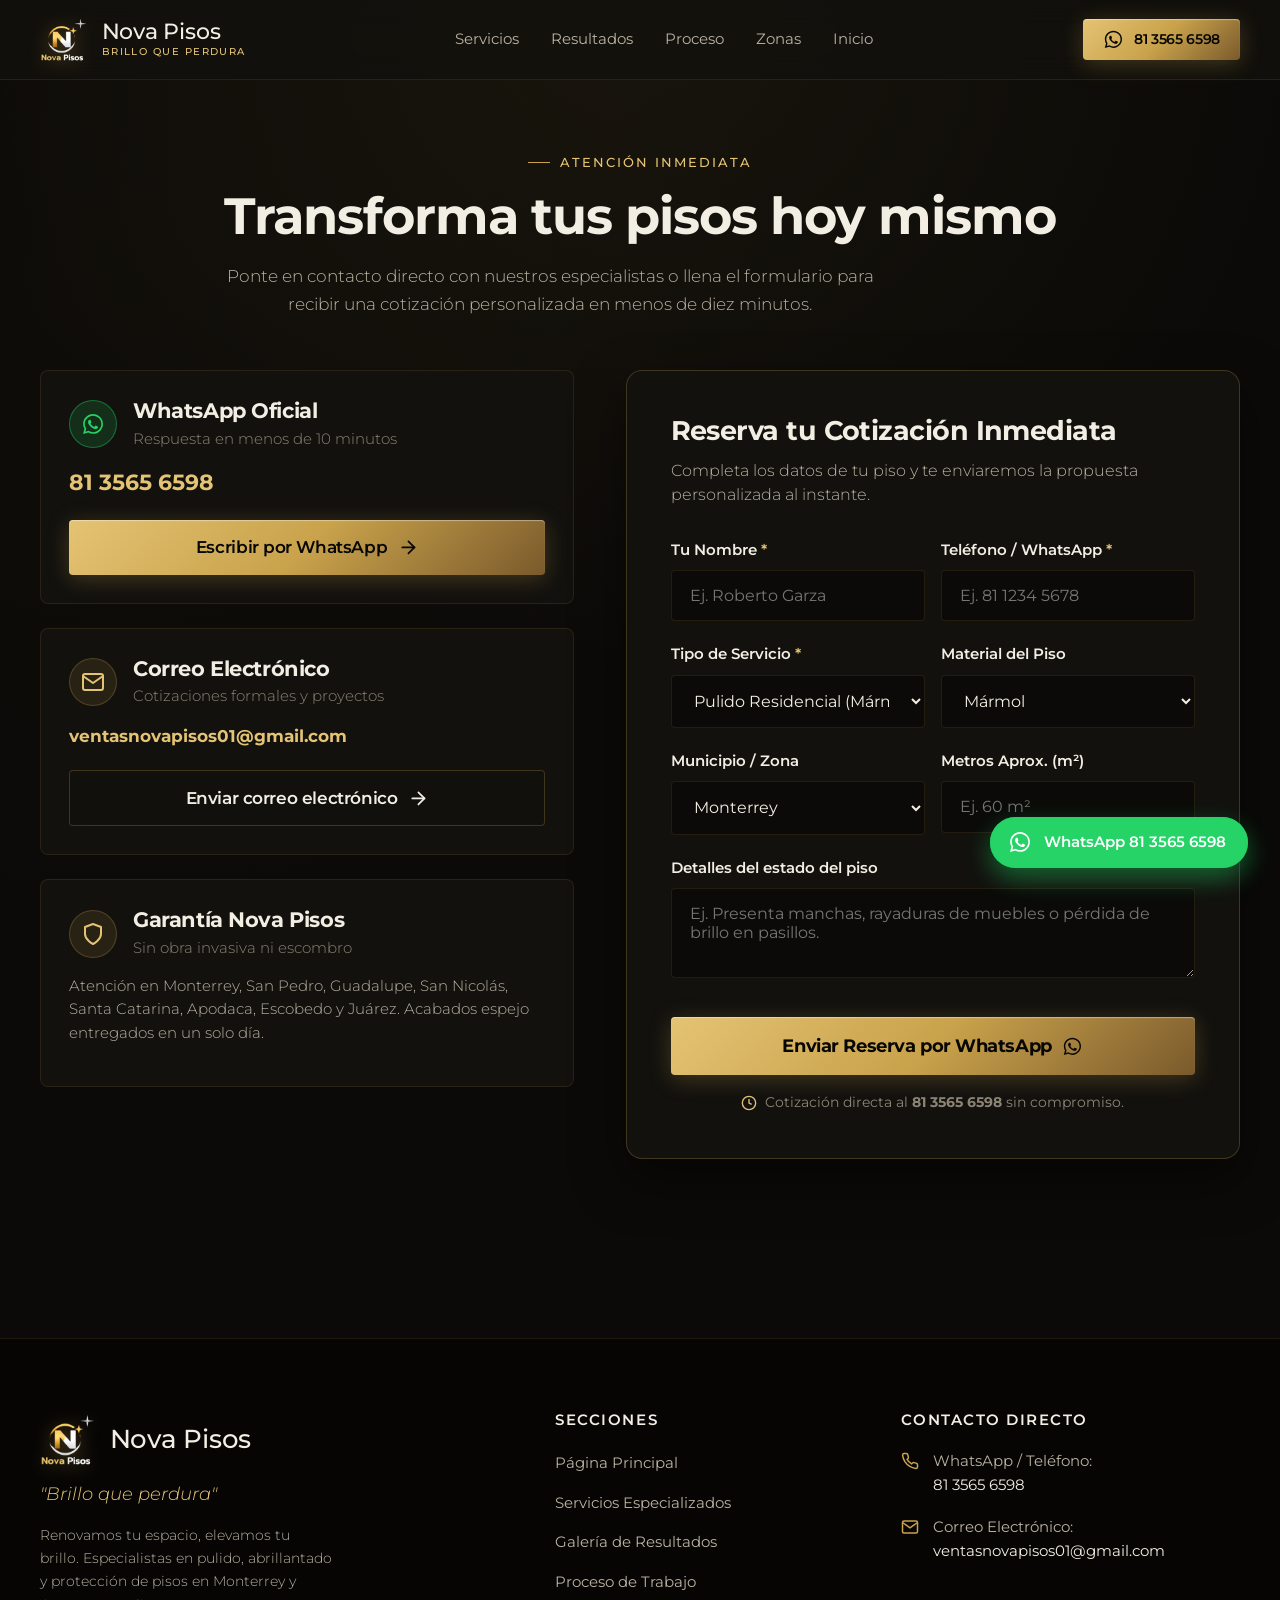
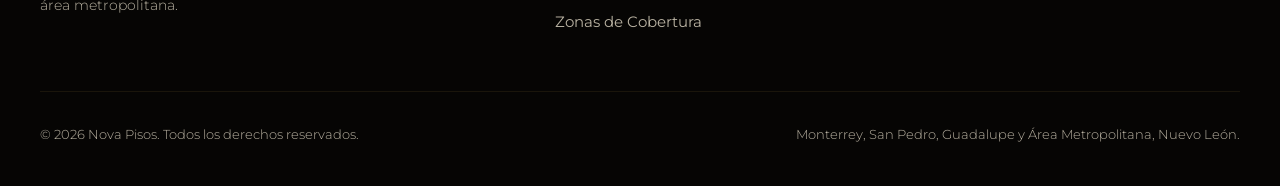
==== contactos/index.html @ c4a24de5 "Fix mobile responsiveness: contactos/index.html (<10 min line, slider tags spacing, contact layout)" ====
<!DOCTYPE html>
<html lang="es">
<head>
  <meta charset="UTF-8">
  <meta name="viewport" content="width=device-width, initial-scale=1.0, viewport-fit=cover">
  <title>Contacto y Reservaciones | Nova Pisos Monterrey</title>
  <meta name="description" content="Transforma tus pisos hoy mismo. Contacta a Nova Pisos en Monterrey por WhatsApp al 81 3565 6598 o correo ventasnovapisos01@gmail.com para cotización inmediata en menos de 10 minutos.">
  <meta name="author" content="Nova Pisos">

  <!-- Favicon / Icono de la Pestaña -->
  <link rel="icon" type="image/x-icon" href="../images/favicon.ico">
  <link rel="icon" type="image/png" sizes="32x32" href="../images/favicon-32x32.png">
  <link rel="icon" type="image/png" sizes="16x16" href="../images/favicon-16x16.png">
  <link rel="apple-touch-icon" sizes="180x180" href="../images/apple-touch-icon.png">

  <!-- Open Graph / Previsualización enriquecida al enviar el link (WhatsApp, Facebook, etc.) -->
  <meta property="og:type" content="website">
  <meta property="og:title" content="Contacto y Reservaciones | Nova Pisos Monterrey">
  <meta property="og:description" content="Transforma tus pisos hoy mismo. Cotiza y reserva pulido y abrillantado en Monterrey en menos de 10 minutos por WhatsApp al 81 3565 6598.">
  <meta property="og:image" content="https://babotso.github.io/nova-pisos/images/og-image.png">
  <meta property="og:image:secure_url" content="https://babotso.github.io/nova-pisos/images/og-image.png">
  <meta property="og:image:type" content="image/png">
  <meta property="og:image:width" content="1200">
  <meta property="og:image:height" content="630">
  <meta property="og:image:alt" content="Logotipo Oficial y Contacto Nova Pisos Monterrey">
  <meta property="og:site_name" content="Nova Pisos">
  <meta property="og:locale" content="es_MX">

  <!-- Twitter Card -->
  <meta name="twitter:card" content="summary_large_image">
  <meta name="twitter:title" content="Contacto y Reservaciones | Nova Pisos Monterrey">
  <meta name="twitter:description" content="Transforma tus pisos hoy mismo. Cotiza en menos de 10 min por WhatsApp: 81 3565 6598.">
  <meta name="twitter:image" content="https://babotso.github.io/nova-pisos/images/og-image.png">

  <!-- Google Fonts: Montserrat -->
  <link rel="preconnect" href="https://fonts.googleapis.com">
  <link rel="preconnect" href="https://fonts.gstatic.com" crossorigin>
  <link href="https://fonts.googleapis.com/css2?family=Montserrat:ital,wght@0,300;0,400;0,500;0,600;0,700;0,800;0,900;1,400;1,600;1,700&display=swap" rel="stylesheet">

  <!-- Estilos Principales -->
  <link rel="stylesheet" href="../css/style.css?v=3.0">
</head>
<body class="page-contactos">

  <!-- Enlace accesible -->
  <a href="#contenido-contacto" class="skip-link">Saltar al contenido de contacto</a>

  <!-- =========================================================================
       HEADER FIJO CON NAVEGACIÓN
       ========================================================================= -->
  <header class="site-header" id="header" role="banner">
    <div class="container header-inner">
      <a href="../" class="brand" aria-label="Nova Pisos - Regresar al Inicio">
        <img src="../images/logo-nova-pisos-transparente.webp" alt="Logotipo Nova Pisos" class="brand-img" width="48" height="48">
        <div class="brand-text">
          <span class="brand-name">Nova Pisos</span>
          <span class="brand-tagline">Brillo que perdura</span>
        </div>
      </a>

      <nav class="site-nav" id="site-nav" aria-label="Navegación principal">
        <ul class="nav-list">
          <li><a href="../#servicios" class="nav-link">Servicios</a></li>
          <li><a href="../#resultados" class="nav-link">Resultados</a></li>
          <li><a href="../#proceso" class="nav-link">Proceso</a></li>
          <li><a href="../#zonas" class="nav-link">Zonas</a></li>
          <li><a href="../" class="nav-link">Inicio</a></li>
        </ul>
      </nav>

      <div class="header-actions">
        <a href="https://wa.me/5218135656598" target="_blank" rel="noopener noreferrer" class="btn btn-primary btn-whatsapp-nav" aria-label="WhatsApp directo al 81 3565 6598">
          <svg viewBox="0 0 24 24" fill="currentColor" aria-hidden="true">
            <path d="M12.04 2C6.58 2 2.13 6.45 2.13 11.91C2.13 13.66 2.59 15.36 3.45 16.86L2.05 22L7.3 20.62C8.75 21.41 10.38 21.83 12.04 21.83C17.5 21.83 21.95 17.38 21.95 11.92C21.95 9.27 20.92 6.78 19.05 4.91C17.18 3.04 14.69 2 12.04 2ZM12.05 20.15C10.57 20.15 9.12 19.76 7.85 19.01L7.55 18.83L4.43 19.65L5.26 16.61L5.06 16.29C4.24 14.99 3.8 13.47 3.8 11.91C3.8 7.37 7.5 3.67 12.05 3.67C14.25 3.67 16.31 4.53 17.87 6.09C19.42 7.65 20.28 9.72 20.28 11.92C20.28 16.46 16.58 20.15 12.05 20.15ZM16.57 14.39C16.32 14.27 15.1 13.67 14.88 13.58C14.65 13.5 14.49 13.46 14.32 13.7C14.16 13.95 13.69 14.5 13.55 14.67C13.41 14.83 13.26 14.85 13.01 14.73C12.77 14.61 11.97 14.34 11.03 13.5C10.3 12.85 9.8 12.04 9.66 11.8C9.52 11.55 9.65 11.42 9.77 11.3C9.88 11.19 10.01 11.01 10.14 10.87C10.26 10.72 10.3 10.62 10.39 10.45C10.47 10.29 10.43 10.14 10.37 10.02C10.3 9.9 9.82 8.71 9.61 8.22C9.42 7.74 9.22 7.81 9.07 7.8C8.93 7.8 8.76 7.79 8.6 7.79C8.43 7.79 8.16 7.85 7.94 8.1C7.71 8.34 7.08 8.93 7.08 10.14C7.08 11.35 7.96 12.51 8.08 12.67C8.21 12.84 9.82 15.31 12.28 16.38C12.87 16.63 13.32 16.78 13.68 16.9C14.27 17.08 14.81 17.06 15.24 16.99C15.72 16.92 16.71 16.39 16.92 15.82C17.12 15.24 17.12 14.75 17.06 14.64C17 14.54 16.82 14.51 16.57 14.39Z"/>
          </svg>
          <span>81 3565 6598</span>
        </a>
        <button type="button" class="mobile-toggle" id="mobile-toggle" aria-label="Abrir menú" aria-expanded="false" aria-controls="site-nav">
          <svg viewBox="0 0 24 24" fill="none" stroke="currentColor" stroke-width="2" stroke-linecap="round" stroke-linejoin="round">
            <line x1="3" y1="12" x2="21" y2="12"></line>
            <line x1="3" y1="6" x2="21" y2="6"></line>
            <line x1="3" y1="18" x2="21" y2="18"></line>
          </svg>
        </button>
      </div>
    </div>
  </header>

  <main id="contenido-contacto">
    <!-- =========================================================================
         ENCABEZADO DE CONTACTO
         ========================================================================= -->
    <section class="section contact-page-hero">
      <div class="container-narrow">
        <span class="section-tag" style="justify-content: center;">Atención Inmediata</span>
        <h1 class="section-title">Transforma tus pisos hoy mismo</h1>
        <p class="section-subtitle">
          Ponte en contacto directo con nuestros especialistas o llena el formulario para recibir una cotización personalizada en menos de diez minutos.
        </p>
      </div>
    </section>

    <!-- =========================================================================
         GRID DE CANALES DE CONTACTO Y FORMULARIO DE RESERVA
         ========================================================================= -->
    <section class="section" style="padding-top: 0;">
      <div class="container">
        <div class="contact-layout-grid">
          
          <!-- COLUMNA IZQUIERDA: TARJETAS DE CONTACTO DIRECTO -->
          <div class="contact-info-cards">
            
            <!-- WhatsApp Oficial -->
            <div class="contact-channel-card">
              <div class="channel-card-header">
                <div class="channel-icon-circle whatsapp-circle">
                  <svg viewBox="0 0 24 24" fill="currentColor">
                    <path d="M12.04 2C6.58 2 2.13 6.45 2.13 11.91C2.13 13.66 2.59 15.36 3.45 16.86L2.05 22L7.3 20.62C8.75 21.41 10.38 21.83 12.04 21.83C17.5 21.83 21.95 17.38 21.95 11.92C21.95 9.27 20.92 6.78 19.05 4.91C17.18 3.04 14.69 2 12.04 2ZM12.05 20.15C10.57 20.15 9.12 19.76 7.85 19.01L7.55 18.83L4.43 19.65L5.26 16.61L5.06 16.29C4.24 14.99 3.8 13.47 3.8 11.91C3.8 7.37 7.5 3.67 12.05 3.67C14.25 3.67 16.31 4.53 17.87 6.09C19.42 7.65 20.28 9.72 20.28 11.92C20.28 16.46 16.58 20.15 12.05 20.15ZM16.57 14.39C16.32 14.27 15.1 13.67 14.88 13.58C14.65 13.5 14.49 13.46 14.32 13.7C14.16 13.95 13.69 14.5 13.55 14.67C13.41 14.83 13.26 14.85 13.01 14.73C12.77 14.61 11.97 14.34 11.03 13.5C10.3 12.85 9.8 12.04 9.66 11.8C9.52 11.55 9.65 11.42 9.77 11.3C9.88 11.19 10.01 11.01 10.14 10.87C10.26 10.72 10.3 10.62 10.39 10.45C10.47 10.29 10.43 10.14 10.37 10.02C10.3 9.9 9.82 8.71 9.61 8.22C9.42 7.74 9.22 7.81 9.07 7.8C8.93 7.8 8.76 7.79 8.6 7.79C8.43 7.79 8.16 7.85 7.94 8.1C7.71 8.34 7.08 8.93 7.08 10.14C7.08 11.35 7.96 12.51 8.08 12.67C8.21 12.84 9.82 15.31 12.28 16.38C12.87 16.63 13.32 16.78 13.68 16.9C14.27 17.08 14.81 17.06 15.24 16.99C15.72 16.92 16.71 16.39 16.92 15.82C17.12 15.24 17.12 14.75 17.06 14.64C17 14.54 16.82 14.51 16.57 14.39Z"/>
                  </svg>
                </div>
                <div>
                  <h2 class="channel-title">WhatsApp Oficial</h2>
                  <p class="channel-subtitle">Respuesta en menos de 10 minutos</p>
                </div>
              </div>
              <div class="channel-value">81 3565 6598</div>
              <a href="https://wa.me/5218135656598?text=Hola%20Nova%20Pisos,%20solicito%20información%20y%20cotización%20para%20pulido%20de%20pisos." target="_blank" rel="noopener noreferrer" class="btn btn-primary">
                <span>Escribir por&nbsp;WhatsApp</span>
                <svg viewBox="0 0 24 24" fill="none" stroke="currentColor" stroke-width="2" stroke-linecap="round" stroke-linejoin="round">
                  <line x1="5" y1="12" x2="19" y2="12"></line>
                  <polyline points="12 5 19 12 12 19"></polyline>
                </svg>
              </a>
            </div>

            <!-- Correo Oficial -->
            <div class="contact-channel-card">
              <div class="channel-card-header">
                <div class="channel-icon-circle">
                  <svg viewBox="0 0 24 24" fill="none" stroke="currentColor" stroke-width="2" stroke-linecap="round" stroke-linejoin="round">
                    <path d="M4 4h16c1.1 0 2 .9 2 2v12c0 1.1-.9 2-2 2H4c-1.1 0-2-.9-2-2V6c0-1.1.9-2 2-2z"></path>
                    <polyline points="22,6 12,13 2,6"></polyline>
                  </svg>
                </div>
                <div>
                  <h2 class="channel-title">Correo Electrónico</h2>
                  <p class="channel-subtitle">Cotizaciones formales y proyectos</p>
                </div>
              </div>
              <div class="channel-value" style="font-size: 1.05rem;">ventasnovapisos01@gmail.com</div>
              <a href="mailto:ventasnovapisos01@gmail.com?subject=Cotización%20Servicio%20Nova%20Pisos" class="btn btn-secondary">
                <span>Enviar correo&nbsp;electrónico</span>
                <svg viewBox="0 0 24 24" fill="none" stroke="currentColor" stroke-width="2" stroke-linecap="round" stroke-linejoin="round">
                  <line x1="5" y1="12" x2="19" y2="12"></line>
                  <polyline points="12 5 19 12 12 19"></polyline>
                </svg>
              </a>
            </div>

            <!-- Cobertura y Compromiso -->
            <div class="contact-channel-card">
              <div class="channel-card-header">
                <div class="channel-icon-circle">
                  <svg viewBox="0 0 24 24" fill="none" stroke="currentColor" stroke-width="2" stroke-linecap="round" stroke-linejoin="round">
                    <path d="M12 22s8-4 8-10V5l-8-3-8 3v7c0 6 8 10 8 10z"></path>
                  </svg>
                </div>
                <div>
                  <h2 class="channel-title">Garantía Nova Pisos</h2>
                  <p class="channel-subtitle">Sin obra invasiva ni escombro</p>
                </div>
              </div>
              <p style="font-size: 0.92rem; color: var(--text-secondary); line-height: 1.6; margin-bottom: 0.75rem;">
                Atención en Monterrey, San Pedro, Guadalupe, San Nicolás, Santa Catarina, Apodaca, Escobedo y Juárez. Acabados espejo entregados en un solo día.
              </p>
            </div>

          </div>

          <!-- COLUMNA DERECHA: FORMULARIO INTERACTIVO DE RESERVA -->
          <div class="reservation-form-card">
            <h2 class="form-title">Reserva tu Cotización Inmediata</h2>
            <p class="form-intro">
              Completa los datos de tu piso y te enviaremos la propuesta personalizada al instante.
            </p>

            <form id="quote-form">
              <div class="form-row-2">
                <div class="form-group">
                  <label for="form-name" class="form-label">Tu Nombre <span class="req">*</span></label>
                  <input type="text" id="form-name" class="form-input" placeholder="Ej. Roberto Garza" required>
                </div>

                <div class="form-group">
                  <label for="form-phone" class="form-label">Teléfono / WhatsApp <span class="req">*</span></label>
                  <input type="tel" id="form-phone" class="form-input" placeholder="Ej. 81 1234 5678" required>
                </div>
              </div>

              <div class="form-row-2">
                <div class="form-group">
                  <label for="form-service" class="form-label">Tipo de Servicio <span class="req">*</span></label>
                  <select id="form-service" class="form-select" required>
                    <option value="Pulido Residencial">Pulido Residencial (Mármol / Granito)</option>
                    <option value="Pulido Industrial">Pulido Industrial (Bodegas / Naves)</option>
                    <option value="Encerado y Sellado">Encerado y Sellado Profesional</option>
                    <option value="Concreto Pulido">Concreto Pulido / Decorativo</option>
                    <option value="Otro Servicio">Otro / Consulta Técnica</option>
                  </select>
                </div>

                <div class="form-group">
                  <label for="form-material" class="form-label">Material del Piso</label>
                  <select id="form-material" class="form-select">
                    <option value="Mármol">Mármol</option>
                    <option value="Granito">Granito</option>
                    <option value="Concreto">Concreto</option>
                    <option value="Terrazo">Terrazo</option>
                    <option value="Cerámico">Cerámico</option>
                    <option value="Madera / Vinil">Madera / Vinil</option>
                    <option value="No estoy seguro">No estoy seguro</option>
                  </select>
                </div>
              </div>

              <div class="form-row-2">
                <div class="form-group">
                  <label for="form-zone" class="form-label">Municipio / Zona</label>
                  <select id="form-zone" class="form-select">
                    <option value="Monterrey">Monterrey</option>
                    <option value="San Pedro Garza García">San Pedro Garza García</option>
                    <option value="Guadalupe">Guadalupe</option>
                    <option value="Santa Catarina">Santa Catarina</option>
                    <option value="San Nicolás de los Garza">San Nicolás de los Garza</option>
                    <option value="Apodaca">Apodaca</option>
                    <option value="General Escobedo">General Escobedo</option>
                    <option value="Juárez / García / Santiago">Juárez / García / Santiago</option>
                  </select>
                </div>

                <div class="form-group">
                  <label for="form-area" class="form-label">Metros Aprox. (m²)</label>
                  <input type="text" id="form-area" class="form-input" placeholder="Ej. 60 m²">
                </div>
              </div>

              <div class="form-group">
                <label for="form-notes" class="form-label">Detalles del estado del piso</label>
                <textarea id="form-notes" class="form-textarea" placeholder="Ej. Presenta manchas, rayaduras de muebles o pérdida de brillo en pasillos."></textarea>
              </div>

              <button type="submit" class="btn btn-primary form-submit-btn">
                <span>Enviar Reserva por&nbsp;WhatsApp</span>
                <svg viewBox="0 0 24 24" fill="currentColor" width="20" height="20">
                  <path d="M12.04 2C6.58 2 2.13 6.45 2.13 11.91C2.13 13.66 2.59 15.36 3.45 16.86L2.05 22L7.3 20.62C8.75 21.41 10.38 21.83 12.04 21.83C17.5 21.83 21.95 17.38 21.95 11.92C21.95 9.27 20.92 6.78 19.05 4.91C17.18 3.04 14.69 2 12.04 2ZM12.05 20.15C10.57 20.15 9.12 19.76 7.85 19.01L7.55 18.83L4.43 19.65L5.26 16.61L5.06 16.29C4.24 14.99 3.8 13.47 3.8 11.91C3.8 7.37 7.5 3.67 12.05 3.67C14.25 3.67 16.31 4.53 17.87 6.09C19.42 7.65 20.28 9.72 20.28 11.92C20.28 16.46 16.58 20.15 12.05 20.15ZM16.57 14.39C16.32 14.27 15.1 13.67 14.88 13.58C14.65 13.5 14.49 13.46 14.32 13.7C14.16 13.95 13.69 14.5 13.55 14.67C13.41 14.83 13.26 14.85 13.01 14.73C12.77 14.61 11.97 14.34 11.03 13.5C10.3 12.85 9.8 12.04 9.66 11.8C9.52 11.55 9.65 11.42 9.77 11.3C9.88 11.19 10.01 11.01 10.14 10.87C10.26 10.72 10.3 10.62 10.39 10.45C10.47 10.29 10.43 10.14 10.37 10.02C10.3 9.9 9.82 8.71 9.61 8.22C9.42 7.74 9.22 7.81 9.07 7.8C8.93 7.8 8.76 7.79 8.6 7.79C8.43 7.79 8.16 7.85 7.94 8.1C7.71 8.34 7.08 8.93 7.08 10.14C7.08 11.35 7.96 12.51 8.08 12.67C8.21 12.84 9.82 15.31 12.28 16.38C12.87 16.63 13.32 16.78 13.68 16.9C14.27 17.08 14.81 17.06 15.24 16.99C15.72 16.92 16.71 16.39 16.92 15.82C17.12 15.24 17.12 14.75 17.06 14.64C17 14.54 16.82 14.51 16.57 14.39Z"/>
                </svg>
              </button>

              <div class="form-footnote">
                <svg viewBox="0 0 24 24" fill="none" stroke="currentColor" stroke-width="2">
                  <circle cx="12" cy="12" r="10"></circle>
                  <polyline points="12 6 12 12 16 14"></polyline>
                </svg>
                <span>Cotización directa al <strong>81 3565 6598</strong> sin compromiso.</span>
              </div>
            </form>
          </div>

        </div>
      </div>
    </section>
  </main>

  <!-- =========================================================================
       FOOTER
       ========================================================================= -->
  <footer class="site-footer" role="contentinfo">
    <div class="container">
      <div class="footer-grid">
        <div class="footer-brand">
          <div class="brand">
            <img src="../images/logo-nova-pisos-transparente.webp" alt="Logotipo Nova Pisos" class="brand-img footer-brand-img" width="48" height="48">
            <span class="brand-name">Nova Pisos</span>
          </div>
          <p class="footer-tagline">"Brillo que perdura"</p>
          <p class="footer-bio">
            Renovamos tu espacio, elevamos tu brillo. Especialistas en pulido, abrillantado y protección de pisos en Monterrey y área metropolitana.
          </p>
        </div>

        <div>
          <h3 class="footer-col-title">Secciones</h3>
          <ul class="footer-links">
            <li><a href="../">Página Principal</a></li>
            <li><a href="../#servicios">Servicios Especializados</a></li>
            <li><a href="../#resultados">Galería de Resultados</a></li>
            <li><a href="../#proceso">Proceso de Trabajo</a></li>
            <li><a href="../#zonas">Zonas de Cobertura</a></li>
          </ul>
        </div>

        <div>
          <h3 class="footer-col-title">Contacto Directo</h3>
          <ul class="footer-contact-list">
            <li class="contact-row">
              <svg viewBox="0 0 24 24" fill="none" stroke="currentColor" stroke-width="2">
                <path d="M22 16.92v3a2 2 0 0 1-2.18 2 19.79 19.79 0 0 1-8.63-3.07 19.5 19.5 0 0 1-6-6 19.79 19.79 0 0 1-3.07-8.67A2 2 0 0 1 4.11 2h3a2 2 0 0 1 2 1.72 12.84 12.84 0 0 0 .7 2.81 2 2 0 0 1-.45 2.11L8.09 9.91a16 16 0 0 0 6 6l1.27-1.27a2 2 0 0 1 2.11-.45 12.84 12.84 0 0 0 2.81.7A2 2 0 0 1 22 16.92z"></path>
              </svg>
              <div>
                <span>WhatsApp / Teléfono:</span><br>
                <a href="https://wa.me/5218135656598" target="_blank" rel="noopener noreferrer">81 3565 6598</a>
              </div>
            </li>

            <li class="contact-row">
              <svg viewBox="0 0 24 24" fill="none" stroke="currentColor" stroke-width="2">
                <path d="M4 4h16c1.1 0 2 .9 2 2v12c0 1.1-.9 2-2 2H4c-1.1 0-2-.9-2-2V6c0-1.1.9-2 2-2z"></path>
                <polyline points="22,6 12,13 2,6"></polyline>
              </svg>
              <div>
                <span>Correo Electrónico:</span><br>
                <a href="mailto:ventasnovapisos01@gmail.com">ventasnovapisos01@gmail.com</a>
              </div>
            </li>
          </ul>
        </div>
      </div>

      <div class="footer-bottom">
        <p>&copy; <span id="current-year">2026</span> Nova Pisos. Todos los derechos reservados.</p>
        <p>Monterrey, San Pedro, Guadalupe y Área Metropolitana, Nuevo León.</p>
      </div>
    </div>
  </footer>

  <!-- Botón Flotante de WhatsApp -->
  <a href="https://wa.me/5218135656598" class="floating-whatsapp" target="_blank" rel="noopener noreferrer" aria-label="Escribir por WhatsApp a Nova Pisos">
    <span class="floating-whatsapp-ping" aria-hidden="true"></span>
    <svg viewBox="0 0 24 24" aria-hidden="true">
      <path d="M12.04 2C6.58 2 2.13 6.45 2.13 11.91C2.13 13.66 2.59 15.36 3.45 16.86L2.05 22L7.3 20.62C8.75 21.41 10.38 21.83 12.04 21.83C17.5 21.83 21.95 17.38 21.95 11.92C21.95 9.27 20.92 6.78 19.05 4.91C17.18 3.04 14.69 2 12.04 2ZM12.05 20.15C10.57 20.15 9.12 19.76 7.85 19.01L7.55 18.83L4.43 19.65L5.26 16.61L5.06 16.29C4.24 14.99 3.8 13.47 3.8 11.91C3.8 7.37 7.5 3.67 12.05 3.67C14.25 3.67 16.31 4.53 17.87 6.09C19.42 7.65 20.28 9.72 20.28 11.92C20.28 16.46 16.58 20.15 12.05 20.15ZM16.57 14.39C16.32 14.27 15.1 13.67 14.88 13.58C14.65 13.5 14.49 13.46 14.32 13.7C14.16 13.95 13.69 14.5 13.55 14.67C13.41 14.83 13.26 14.85 13.01 14.73C12.77 14.61 11.97 14.34 11.03 13.5C10.3 12.85 9.8 12.04 9.66 11.8C9.52 11.55 9.65 11.42 9.77 11.3C9.88 11.19 10.01 11.01 10.14 10.87C10.26 10.72 10.3 10.62 10.39 10.45C10.47 10.29 10.43 10.14 10.37 10.02C10.3 9.9 9.82 8.71 9.61 8.22C9.42 7.74 9.22 7.81 9.07 7.8C8.93 7.8 8.76 7.79 8.6 7.79C8.43 7.79 8.16 7.85 7.94 8.1C7.71 8.34 7.08 8.93 7.08 10.14C7.08 11.35 7.96 12.51 8.08 12.67C8.21 12.84 9.82 15.31 12.28 16.38C12.87 16.63 13.32 16.78 13.68 16.9C14.27 17.08 14.81 17.06 15.24 16.99C15.72 16.92 16.71 16.39 16.92 15.82C17.12 15.24 17.12 14.75 17.06 14.64C17 14.54 16.82 14.51 16.57 14.39Z"/>
    </svg>
    <span class="floating-whatsapp-text">WhatsApp 81 3565 6598</span>
  </a>

  <!-- Script interactivo de formulario y menú móvil -->
  <script>
    (function () {
      const header = document.getElementById('header');
      const mobileToggle = document.getElementById('mobile-toggle');
      const siteNav = document.getElementById('site-nav');
      const form = document.getElementById('quote-form');

      // Scroll header
      window.addEventListener('scroll', function () {
        if (window.scrollY > 20) {
          header.classList.add('scrolled');
        } else {
          header.classList.remove('scrolled');
        }
      }, { passive: true });

      // Menú móvil
      if (mobileToggle && siteNav) {
        mobileToggle.addEventListener('click', function () {
          const isExpanded = mobileToggle.getAttribute('aria-expanded') === 'true';
          mobileToggle.setAttribute('aria-expanded', !isExpanded);
          siteNav.classList.toggle('active');
        });
      }

      // Enviar formulario formateado por WhatsApp
      if (form) {
        form.addEventListener('submit', function (e) {
          e.preventDefault();
          const name = document.getElementById('form-name').value.trim();
          const phone = document.getElementById('form-phone').value.trim();
          const service = document.getElementById('form-service').value;
          const material = document.getElementById('form-material').value;
          const zone = document.getElementById('form-zone').value;
          const area = document.getElementById('form-area').value.trim();
          const notes = document.getElementById('form-notes').value.trim();

          let msg = `Hola Nova Pisos, solicito cotización y reservación:%0A`;
          msg += `• *Nombre:* ${encodeURIComponent(name)}%0A`;
          msg += `• *Teléfono:* ${encodeURIComponent(phone)}%0A`;
          msg += `• *Servicio:* ${encodeURIComponent(service)}%0A`;
          msg += `• *Material:* ${encodeURIComponent(material)}%0A`;
          msg += `• *Municipio/Zona:* ${encodeURIComponent(zone)}%0A`;
          if (area) {
            msg += `• *Metros aprox.:* ${encodeURIComponent(area)}%0A`;
          }
          if (notes) {
            msg += `• *Detalles:* ${encodeURIComponent(notes)}%0A`;
          }

          const whatsappUrl = `https://wa.me/5218135656598?text=${msg}`;
          window.open(whatsappUrl, '_blank');
        });
      }
    })();
  </script>
</body>
</html>
---- css/style.css ----
/* ==========================================================================
   NOVA PISOS - HOJA DE ESTILOS PRINCIPAL
   Pulido y abrillantado de pisos en Monterrey y área metropolitana
   ========================================================================== */

/* --------------------------------------------------------------------------
   1. VARIABLES DE DISEÑO & TOKENS
   -------------------------------------------------------------------------- */
:root {
  /* Paleta de Color */
  --bg-base: #0B0A08;
  --bg-surface: #12110E;
  --bg-surface-elevated: #1A1814;
  --bg-surface-glass: rgba(18, 17, 14, 0.78);
  --bg-mirror-highlight: linear-gradient(135deg, rgba(201, 162, 75, 0.12) 0%, rgba(11, 10, 8, 0) 60%);

  /* Acentos Dorados / Bronce */
  --gold-primary: #C9A24B;
  --gold-light: #E4C374;
  --gold-deep: #7A5A2C;
  --gold-glow: rgba(201, 162, 75, 0.22);
  --gold-border: rgba(201, 162, 75, 0.25);
  --gold-border-subtle: rgba(201, 162, 75, 0.12);

  /* Textos */
  --text-primary: #F2EEE3;     /* Marfil */
  --text-secondary: #B9B2A2;   /* Tono piedra claro */
  --text-muted: #8C8575;       /* Tono piedra oscuro */

  /* Tipografías */
  --font-serif: 'Montserrat', system-ui, -apple-system, sans-serif;
  --font-sans: 'Montserrat', system-ui, -apple-system, BlinkMacSystemFont, "Segoe UI", Roboto, sans-serif;

  /* Espaciados y Layout */
  --container-max: 1200px;
  --container-narrow: 840px;
  --header-height: 80px;
  --section-pad: clamp(4.5rem, 8vw, 7.5rem);
  --radius-sm: 4px;
  --radius-md: 8px;
  --radius-lg: 16px;
  --radius-full: 9999px;

  /* Transiciones */
  --transition-fast: 0.2s cubic-bezier(0.16, 1, 0.3, 1);
  --transition-normal: 0.35s cubic-bezier(0.16, 1, 0.3, 1);
  --transition-slow: 0.6s cubic-bezier(0.16, 1, 0.3, 1);
}

/* --------------------------------------------------------------------------
   2. RESET & BASE
   -------------------------------------------------------------------------- */
*, *::before, *::after {
  box-sizing: border-box;
  margin: 0;
  padding: 0;
}

html {
  scroll-behavior: smooth;
  scroll-padding-top: var(--header-height);
  font-size: 16px;
  background-color: var(--bg-base);
  color: var(--text-primary);
  -webkit-font-smoothing: antialiased;
  -moz-osx-font-smoothing: grayscale;
}

body {
  font-family: var(--font-sans);
  font-size: 1.05rem;
  line-height: 1.65;
  background-color: var(--bg-base);
  color: var(--text-primary);
  overflow-x: hidden;
  position: relative;
  background-image: 
    radial-gradient(circle at 50% 0%, rgba(201, 162, 75, 0.07) 0%, transparent 60%),
    radial-gradient(circle at 10% 30%, rgba(122, 90, 44, 0.04) 0%, transparent 50%);
  background-attachment: fixed;
}

img, svg, picture {
  display: block;
  max-width: 100%;
  height: auto;
}

a {
  color: inherit;
  text-decoration: none;
  transition: color var(--transition-fast);
}

button {
  font-family: inherit;
  cursor: pointer;
  border: none;
  background: none;
}

/* Enfoque accesible */
:focus-visible {
  outline: 2px solid var(--gold-light);
  outline-offset: 3px;
  border-radius: var(--radius-sm);
}

/* Saltarse al contenido */
.skip-link {
  position: absolute;
  top: -100px;
  left: 1.5rem;
  background: var(--gold-primary);
  color: var(--bg-base);
  padding: 0.75rem 1.5rem;
  font-weight: 700;
  border-radius: var(--radius-sm);
  z-index: 10000;
  transition: top var(--transition-fast);
}

.skip-link:focus {
  top: 1rem;
}

/* --------------------------------------------------------------------------
   3. TIPOGRAFÍA & JERARQUÍA
   -------------------------------------------------------------------------- */
h1, h2, h3, h4, h5, h6 {
  font-family: var(--font-sans);
  font-weight: 700;
  line-height: 1.15;
  color: var(--text-primary);
  letter-spacing: -0.02em;
  text-wrap: balance;
}

.serif-display {
  font-family: var(--font-sans);
  font-weight: 700;
}

.serif-italic {
  font-style: normal;
  font-weight: inherit;
  color: inherit;
}

p {
  color: var(--text-secondary);
  font-weight: 300;
  text-wrap: pretty;
}

.lead-text,
.hero-lead,
.section-subtitle,
.service-desc,
.value-desc,
.step-desc,
.process-desc,
.reserve-banner-desc,
.form-intro,
.footer-bio,
.channel-subtitle,
.material-info-text p,
.lightbox-text p {
  text-wrap: pretty;
}

.section-title,
.hero-title,
.service-title,
.value-title,
.step-title,
.reserve-banner-title,
.form-title,
.channel-title,
.materials-headline,
.materials-title-small,
.material-info-text h4,
.lightbox-text h4 {
  text-wrap: balance;
}

/* --------------------------------------------------------------------------
   4. LAYOUT & ELEMENTOS ESTRUCTURALES
   -------------------------------------------------------------------------- */
.container {
  width: min(100% - 3rem, var(--container-max));
  margin-inline: auto;
}

.container-narrow {
  width: min(100% - 3rem, var(--container-narrow));
  margin-inline: auto;
}

.section {
  padding-block: var(--section-pad);
  position: relative;
}

/* Divisores finos con brillo dorado */
.hairline-divider {
  width: 100%;
  height: 1px;
  background: linear-gradient(90deg, transparent 0%, var(--gold-border) 25%, var(--gold-light) 50%, var(--gold-border) 75%, transparent 100%);
  margin-block: 0;
  border: none;
  opacity: 0.65;
}

.section-head {
  margin-bottom: clamp(2.5rem, 5vw, 4.2rem);
}

.section-tag {
  display: inline-flex;
  align-items: center;
  gap: 0.65rem;
  font-family: var(--font-sans);
  font-size: 0.82rem;
  font-weight: 500;
  letter-spacing: 0.15em;
  text-transform: uppercase;
  color: var(--gold-light);
  margin-bottom: 0.85rem;
}

.section-tag::before {
  content: "";
  display: inline-block;
  width: 22px;
  height: 1px;
  background-color: var(--gold-primary);
}

.section-title {
  font-size: clamp(2.1rem, 4vw, 3.4rem);
  margin-bottom: 1rem;
}

.section-subtitle {
  max-width: 60ch;
  font-size: 1.08rem;
  color: var(--text-secondary);
  text-wrap: pretty;
}

/* --------------------------------------------------------------------------
   5. BOTONES & LLAMADOS A LA ACCIÓN (CTA)
   -------------------------------------------------------------------------- */
.btn {
  display: inline-flex;
  align-items: center;
  justify-content: center;
  gap: 0.65rem;
  padding: 0.9rem 1.6rem;
  font-size: 0.98rem;
  font-weight: 600;
  letter-spacing: -0.022em;
  word-spacing: -0.02em;
  line-height: 1.2;
  border-radius: var(--radius-sm);
  transition: all var(--transition-normal);
  text-align: center;
  position: relative;
  overflow: hidden;
}

.btn svg {
  width: 1.3rem;
  height: 1.3rem;
  flex-shrink: 0;
  transition: transform var(--transition-fast);
}

/* Botón Primario: Dorado Reflejado */
.btn-primary {
  background: linear-gradient(135deg, var(--gold-light) 0%, var(--gold-primary) 50%, var(--gold-deep) 100%);
  color: #070705;
  box-shadow: 0 4px 22px rgba(201, 162, 75, 0.28), inset 0 1px 1px rgba(255, 255, 255, 0.4);
}

.btn-primary::after {
  content: '';
  position: absolute;
  inset: 0;
  background: linear-gradient(90deg, transparent, rgba(255, 255, 255, 0.25), transparent);
  transform: translateX(-100%);
  transition: transform 0.6s ease;
}

.btn-primary:hover {
  transform: translateY(-2px);
  box-shadow: 0 6px 30px rgba(201, 162, 75, 0.42), inset 0 1px 1px rgba(255, 255, 255, 0.55);
}

.btn-primary:hover::after {
  transform: translateX(100%);
}

.btn-primary:hover svg {
  transform: scale(1.08);
}

/* Botón Secundario: Borde fino refinado */
.btn-secondary {
  background: rgba(18, 17, 14, 0.6);
  color: var(--text-primary);
  border: 1px solid var(--gold-border);
  backdrop-filter: blur(8px);
}

.btn-secondary:hover {
  background: rgba(201, 162, 75, 0.08);
  border-color: var(--gold-light);
  color: var(--gold-light);
  transform: translateY(-2px);
}

.btn-secondary:hover svg {
  transform: translateX(3px);
}

/* --------------------------------------------------------------------------
   6. HEADER FIJO & NAVEGACIÓN
   -------------------------------------------------------------------------- */
.site-header {
  position: fixed;
  top: 0;
  left: 0;
  right: 0;
  height: var(--header-height);
  z-index: 1000;
  background: var(--bg-surface-glass);
  backdrop-filter: blur(14px);
  -webkit-backdrop-filter: blur(14px);
  border-bottom: 1px solid var(--gold-border-subtle);
  transition: background-color var(--transition-normal), border-color var(--transition-normal);
}

.site-header.scrolled {
  background: rgba(11, 10, 8, 0.94);
  border-bottom: 1px solid var(--gold-border);
  box-shadow: 0 10px 30px rgba(0, 0, 0, 0.5);
}

.header-inner {
  height: 100%;
  display: flex;
  align-items: center;
  justify-content: space-between;
  gap: 1.5rem;
}

/* Logotipo */
.brand {
  display: flex;
  align-items: center;
  gap: 0.85rem;
  text-decoration: none;
}

.brand-img {
  width: 48px;
  height: 48px;
  object-fit: contain;
  image-rendering: -webkit-optimize-contrast;
  filter: drop-shadow(0 2px 10px rgba(201, 162, 75, 0.45));
  transition: transform var(--transition-normal);
}

.brand:hover .brand-img {
  transform: scale(1.08);
}

.footer-brand-img {
  width: 56px;
  height: 56px;
}

.brand-icon {
  width: 32px;
  height: 32px;
  color: var(--gold-primary);
  filter: drop-shadow(0 0 8px rgba(201, 162, 75, 0.45));
}

.brand-text {
  display: flex;
  flex-direction: column;
}

.brand-name {
  font-family: var(--font-serif);
  font-size: 1.4rem;
  font-weight: 500;
  letter-spacing: -0.01em;
  color: var(--text-primary);
  line-height: 1.1;
}

.brand-tagline {
  font-size: 0.65rem;
  letter-spacing: 0.14em;
  text-transform: uppercase;
  color: var(--gold-light);
  font-weight: 500;
}

/* Menú de Navegación */
.site-nav {
  display: flex;
  align-items: center;
}

.nav-list {
  display: flex;
  align-items: center;
  list-style: none;
  gap: 1.8rem;
}

.nav-link {
  font-size: 0.92rem;
  font-weight: 400;
  color: var(--text-secondary);
  padding: 0.4rem 0.1rem;
  position: relative;
  transition: color var(--transition-fast);
}

.nav-link::after {
  content: '';
  position: absolute;
  bottom: 0;
  left: 0;
  width: 0%;
  height: 1px;
  background-color: var(--gold-primary);
  transition: width var(--transition-normal);
}

.nav-link:hover {
  color: var(--text-primary);
}

.nav-link:hover::after {
  width: 100%;
}

.header-actions {
  display: flex;
  align-items: center;
  gap: 1rem;
}

.header-actions .btn {
  padding: 0.65rem 1.25rem;
  font-size: 0.88rem;
}

/* Botón menú móvil */
.mobile-toggle {
  display: none;
  width: 44px;
  height: 44px;
  border-radius: var(--radius-sm);
  align-items: center;
  justify-content: center;
  color: var(--text-primary);
  border: 1px solid var(--gold-border-subtle);
}

.mobile-toggle svg {
  width: 24px;
  height: 24px;
}

/* --------------------------------------------------------------------------
   7. SECCIÓN HERO (ASIMÉTRICA CON REFLEJO PROTAGONISTA)
   -------------------------------------------------------------------------- */
.hero-section {
  padding-top: calc(var(--header-height) + clamp(2.5rem, 6vw, 4.5rem));
  padding-bottom: clamp(3.5rem, 7vw, 6rem);
  position: relative;
  overflow: hidden;
}

.hero-grid {
  display: grid;
  grid-template-columns: 1.15fr 0.85fr;
  gap: clamp(2rem, 5vw, 4.5rem);
  align-items: center;
}

.hero-content {
  position: relative;
  z-index: 2;
}

.hero-pill {
  display: inline-flex;
  align-items: center;
  gap: 0.5rem;
  padding: 0.35rem 0.85rem;
  border-radius: var(--radius-full);
  background: rgba(201, 162, 75, 0.08);
  border: 1px solid var(--gold-border);
  color: var(--gold-light);
  font-size: 0.82rem;
  font-weight: 500;
  margin-bottom: 1.5rem;
}

.hero-pill-dot {
  width: 6px;
  height: 6px;
  border-radius: 50%;
  background-color: var(--gold-light);
  box-shadow: 0 0 8px var(--gold-light);
}

.hero-title {
  font-size: clamp(2.6rem, 5.2vw, 4.4rem);
  line-height: 1.08;
  margin-bottom: 1.5rem;
  letter-spacing: -0.02em;
}

.hero-lead {
  font-size: clamp(1.1rem, 1.8vw, 1.3rem);
  line-height: 1.6;
  color: var(--text-secondary);
  margin-bottom: 2.2rem;
  max-width: 52ch;
}

.hero-actions {
  display: flex;
  flex-wrap: wrap;
  align-items: center;
  gap: 1.1rem;
  margin-bottom: 2.5rem;
}

.hero-location-badge {
  display: flex;
  align-items: center;
  gap: 0.6rem;
  font-size: 0.88rem;
  color: var(--text-muted);
  border-top: 1px solid var(--gold-border-subtle);
  padding-top: 1.25rem;
}

.hero-location-badge svg {
  width: 16px;
  height: 16px;
  color: var(--gold-primary);
  flex-shrink: 0;
}

/* Visual Asimétrico del Hero con Efecto Espejo */
.hero-visual-wrapper {
  position: relative;
  z-index: 1;
}

.hero-mirror-stage {
  position: relative;
  border-radius: var(--radius-lg);
  overflow: hidden;
  border: 1px solid var(--gold-border);
  background: var(--bg-surface-elevated);
  box-shadow: 
    0 25px 60px -15px rgba(0, 0, 0, 0.85),
    0 0 35px rgba(201, 162, 75, 0.12);
}

/* Simulación de piso pulido con reflejo especular */
.hero-image-box {
  width: 100%;
  aspect-ratio: 4 / 3.4;
  position: relative;
  overflow: hidden;
  background: #14120E;
}

.hero-image-box img {
  width: 100%;
  height: 100%;
  object-fit: cover;
  transition: transform var(--transition-slow);
}

.hero-mirror-stage:hover .hero-image-box img {
  transform: scale(1.03);
}

/* Resplandor y reflejo de piso */
.mirror-specular-glow {
  position: absolute;
  inset: 0;
  pointer-events: none;
  background: 
    linear-gradient(135deg, rgba(228, 195, 116, 0.15) 0%, transparent 45%),
    linear-gradient(to top, rgba(11, 10, 8, 0.95) 0%, rgba(11, 10, 8, 0.15) 50%, transparent 100%);
}

.mirror-reflection-floor {
  position: absolute;
  bottom: 0;
  left: 0;
  right: 0;
  padding: 1.5rem 1.75rem;
  background: linear-gradient(to top, rgba(11, 10, 8, 0.96) 0%, rgba(11, 10, 8, 0.8) 65%, transparent 100%);
  border-top: 1px solid rgba(201, 162, 75, 0.25);
  display: flex;
  align-items: center;
  justify-content: space-between;
  gap: 1rem;
}

.mirror-caption-label {
  font-family: var(--font-serif);
  font-size: 1.1rem;
  color: var(--text-primary);
  font-weight: 400;
}

.mirror-caption-sub {
  font-size: 0.82rem;
  color: var(--gold-light);
  display: block;
}

.specular-star {
  color: var(--gold-light);
  filter: drop-shadow(0 0 6px var(--gold-light));
  animation: pulseStar 3s ease-in-out infinite alternate;
}

@keyframes pulseStar {
  0% { transform: scale(0.9); opacity: 0.7; }
  100% { transform: scale(1.15); opacity: 1; }
}

/* --------------------------------------------------------------------------
   8. FRANJA DE VALORES (4 PILARES)
   -------------------------------------------------------------------------- */
.values-strip {
  background-color: var(--bg-surface);
  border-top: 1px solid var(--gold-border-subtle);
  border-bottom: 1px solid var(--gold-border-subtle);
  padding-block: 2.8rem;
  position: relative;
}

.values-grid {
  display: grid;
  grid-template-columns: repeat(4, 1fr);
  gap: 2rem;
}

.value-card {
  display: flex;
  align-items: flex-start;
  gap: 1.1rem;
  position: relative;
}

.value-card:not(:last-child)::after {
  content: '';
  position: absolute;
  right: -1rem;
  top: 10%;
  height: 80%;
  width: 1px;
  background: linear-gradient(to bottom, transparent, var(--gold-border-subtle), transparent);
}

.value-icon-box {
  width: 44px;
  height: 44px;
  flex-shrink: 0;
  border-radius: var(--radius-sm);
  background: rgba(201, 162, 75, 0.08);
  border: 1px solid var(--gold-border);
  display: flex;
  align-items: center;
  justify-content: center;
  color: var(--gold-light);
}

.value-icon-box svg {
  width: 22px;
  height: 22px;
}

.value-title {
  font-family: var(--font-sans);
  font-size: 1.15rem;
  font-weight: 600;
  color: var(--text-primary);
  margin-bottom: 0.35rem;
  line-height: 1.22;
  text-wrap: balance;
}

.value-desc {
  font-size: 1rem;
  color: var(--text-secondary);
  line-height: 1.5;
  text-wrap: pretty;
}

/* --------------------------------------------------------------------------
   9. SERVICIOS (3 BLOQUES CON ESTÉTICA ESPECIALIZADA)
   -------------------------------------------------------------------------- */
.services-section {
  position: relative;
}

.services-stack {
  display: flex;
  flex-direction: column;
  gap: 4rem;
}

.service-row {
  display: grid;
  grid-template-columns: 1fr 1fr;
  gap: clamp(2rem, 5vw, 4.5rem);
  align-items: center;
  padding: clamp(2rem, 3.5vw, 3rem);
  border-radius: var(--radius-lg);
  background: linear-gradient(145deg, var(--bg-surface) 0%, rgba(18, 17, 14, 0.4) 100%);
  border: 1px solid var(--gold-border-subtle);
  position: relative;
  overflow: hidden;
  transition: border-color var(--transition-normal), transform var(--transition-normal);
}

.service-row:hover {
  border-color: var(--gold-border);
  transform: translateY(-3px);
}

.service-row.reverse {
  grid-template-columns: 1fr 1fr;
}

.service-row.reverse .service-info {
  order: 2;
}

.service-row.reverse .service-visual {
  order: 1;
}

.service-number {
  font-family: var(--font-serif);
  font-size: 1rem;
  color: var(--gold-light);
  letter-spacing: 0.1em;
  margin-bottom: 0.8rem;
  display: block;
}

.service-title {
  font-size: clamp(1.85rem, 2.8vw, 2.35rem);
  margin-bottom: 1.25rem;
}

.service-bullets {
  list-style: none;
  display: flex;
  flex-direction: column;
  gap: 0.95rem;
  margin-block: 1.5rem 2rem;
}

.service-bullet-item {
  display: flex;
  align-items: flex-start;
  gap: 0.85rem;
  font-size: 1rem;
  color: var(--text-primary);
}

.bullet-indicator {
  width: 18px;
  height: 18px;
  margin-top: 0.25rem;
  flex-shrink: 0;
  color: var(--gold-primary);
}

.service-visual {
  position: relative;
  border-radius: var(--radius-md);
  overflow: hidden;
  border: 1px solid var(--gold-border-subtle);
  background: #15130F;
  aspect-ratio: 16 / 11;
  box-shadow: 0 15px 40px rgba(0, 0, 0, 0.6);
}

.service-visual img {
  width: 100%;
  height: 100%;
  object-fit: cover;
  transition: transform var(--transition-slow);
}

.service-row:hover .service-visual img {
  transform: scale(1.04);
}

/* Efecto reflejo en el marco del servicio */
.service-visual-overlay {
  position: absolute;
  inset: 0;
  background: linear-gradient(180deg, rgba(201, 162, 75, 0.06) 0%, transparent 60%);
  pointer-events: none;
  transition: opacity var(--transition-normal);
}

.service-row:hover .service-visual-overlay {
  background: linear-gradient(180deg, rgba(201, 162, 75, 0.12) 0%, transparent 80%);
}


/* --------------------------------------------------------------------------
   10. BANDA DE MATERIALES (CHIPS DISTINTIVOS)
   -------------------------------------------------------------------------- */
.materials-band {
  background-color: var(--bg-surface);
  border-top: 1px solid var(--gold-border-subtle);
  border-bottom: 1px solid var(--gold-border-subtle);
  padding-block: 3.8rem;
  text-align: center;
}

.materials-title-small {
  font-size: 0.88rem;
  letter-spacing: 0.16em;
  text-transform: uppercase;
  color: var(--gold-light);
  margin-bottom: 0.5rem;
}

.materials-headline {
  font-size: clamp(1.5rem, 2.4vw, 2rem);
  margin-bottom: 2rem;
}

.materials-chips-wrap {
  display: flex;
  flex-wrap: wrap;
  justify-content: center;
  gap: 0.85rem;
  max-width: 900px;
  margin-inline: auto;
}

.material-chip {
  display: inline-flex;
  align-items: center;
  gap: 0.75rem;
  padding: 0.8rem 1.5rem;
  border-radius: var(--radius-full);
  background: rgba(18, 17, 14, 0.85);
  border: 1px solid var(--gold-border);
  color: var(--text-primary);
  font-size: 1.05rem;
  font-weight: 600;
  transition: all var(--transition-fast);
  box-shadow: 0 4px 12px rgba(0, 0, 0, 0.4);
}

.material-chip svg {
  width: 16px;
  height: 16px;
  color: var(--gold-primary);
  opacity: 0.85;
}

.material-chip:hover {
  background: rgba(201, 162, 75, 0.14);
  border-color: var(--gold-light);
  color: var(--gold-light);
  transform: translateY(-2px);
  box-shadow: 0 6px 20px rgba(201, 162, 75, 0.2);
}

/* --------------------------------------------------------------------------
   11. GALERÍA DE RESULTADOS (ACABADO ESPEJO & TERMINADOS)
   -------------------------------------------------------------------------- */
.gallery-section {
  position: relative;
}

.gallery-grid {
  display: grid;
  grid-template-columns: repeat(3, 1fr);
  gap: 1.5rem;
}

.gallery-item {
  position: relative;
  border-radius: var(--radius-md);
  overflow: hidden;
  background: #090806;
  border: 1px solid var(--gold-border-subtle);
  aspect-ratio: 4 / 3;
  box-shadow: 0 12px 30px rgba(0, 0, 0, 0.55);
  transition: transform 0.4s cubic-bezier(0.16, 1, 0.3, 1), border-color 0.4s ease, box-shadow 0.4s ease;
  cursor: pointer;
  -webkit-tap-highlight-color: transparent;
}

.gallery-item:hover,
.gallery-item:focus-visible {
  border-color: var(--gold-primary);
  transform: translateY(-6px);
  box-shadow: 0 22px 50px rgba(0, 0, 0, 0.85), 0 0 30px rgba(201, 162, 75, 0.28);
}

.gallery-item:active {
  transform: scale(0.97);
}

.gallery-item img {
  width: 100%;
  height: 100%;
  object-fit: cover;
  transition: transform 0.65s cubic-bezier(0.16, 1, 0.3, 1), filter 0.4s ease;
}

.gallery-item:hover img {
  transform: scale(1.08);
}

.gallery-badge-top {
  position: absolute;
  top: 1rem;
  left: 1rem;
  padding: 0.35rem 0.8rem;
  border-radius: 999px;
  background: rgba(11, 10, 8, 0.82);
  backdrop-filter: blur(8px);
  -webkit-backdrop-filter: blur(8px);
  border: 1px solid rgba(201, 162, 75, 0.4);
  color: var(--gold-light);
  font-size: 0.72rem;
  font-weight: 700;
  letter-spacing: 0.08em;
  text-transform: uppercase;
  z-index: 3;
  box-shadow: 0 4px 12px rgba(0, 0, 0, 0.5);
  transition: all 0.3s ease;
}

.gallery-item:hover .gallery-badge-top {
  border-color: var(--gold-primary);
  background: rgba(201, 162, 75, 0.25);
  color: #fff;
  transform: translateY(-2px);
}

.gallery-zoom-button {
  position: absolute;
  top: 1rem;
  right: 1rem;
  width: 36px;
  height: 36px;
  border-radius: 50%;
  background: rgba(11, 10, 8, 0.82);
  backdrop-filter: blur(8px);
  -webkit-backdrop-filter: blur(8px);
  border: 1px solid rgba(201, 162, 75, 0.4);
  color: var(--gold-light);
  display: flex;
  align-items: center;
  justify-content: center;
  z-index: 3;
  opacity: 0.85;
  transition: all 0.3s cubic-bezier(0.16, 1, 0.3, 1);
}

.gallery-zoom-button svg {
  width: 16px;
  height: 16px;
}

.gallery-item:hover .gallery-zoom-button {
  opacity: 1;
  transform: scale(1.15) rotate(90deg);
  background: var(--gold-primary);
  color: #070705;
  border-color: var(--gold-light);
  box-shadow: 0 0 16px rgba(201, 162, 75, 0.6);
}

.gallery-overlay {
  position: absolute;
  inset: auto 0 0 0;
  background: linear-gradient(to top, rgba(11, 10, 8, 0.94) 0%, rgba(11, 10, 8, 0.72) 65%, transparent 100%);
  backdrop-filter: blur(8px);
  -webkit-backdrop-filter: blur(8px);
  display: flex;
  flex-direction: column;
  justify-content: flex-end;
  padding: 1.25rem 1.4rem;
  transform: translateY(8px);
  opacity: 0.94;
  transition: all 0.35s cubic-bezier(0.16, 1, 0.3, 1);
  z-index: 2;
  border-top: 1px solid rgba(201, 162, 75, 0.15);
}

.gallery-item:hover .gallery-overlay {
  transform: translateY(0);
  opacity: 1;
  border-color: rgba(201, 162, 75, 0.4);
}

.gallery-material-tag {
  display: none;
}

.gallery-title {
  font-family: var(--font-serif);
  font-size: 1.25rem;
  color: var(--text-primary);
  margin-bottom: 0.3rem;
  line-height: 1.2;
  text-shadow: 0 2px 8px rgba(0, 0, 0, 0.9);
  text-wrap: balance;
}

.gallery-desc {
  font-size: 0.98rem;
  color: rgba(245, 240, 230, 0.92);
  line-height: 1.45;
  margin-bottom: 0.45rem;
  text-wrap: pretty;
}

.gallery-zoom-hint {
  display: inline-flex;
  align-items: center;
  gap: 0.4rem;
  font-size: 0.76rem;
  font-weight: 600;
  color: var(--gold-light);
  transition: gap 0.25s ease;
}

.gallery-zoom-hint svg {
  width: 14px;
  height: 14px;
}

.gallery-item:hover .gallery-zoom-hint {
  gap: 0.6rem;
  color: #FFFFFF;
}

/* --------------------------------------------------------------------------
   11B. SECCIÓN DE INFOGRAFÍAS Y FICHAS DE INFORMACIÓN COMPLETA
   -------------------------------------------------------------------------- */
.infographics-section {
  position: relative;
  background: radial-gradient(circle at 50% 30%, rgba(201, 162, 75, 0.08) 0%, var(--bg-surface) 60%);
  border-top: 1px solid var(--gold-border-subtle);
  border-bottom: 1px solid var(--gold-border-subtle);
}

.infographics-grid {
  display: grid;
  grid-template-columns: repeat(3, 1fr);
  gap: 2rem;
}

.infographic-card {
  position: relative;
  border-radius: var(--radius-lg);
  overflow: hidden;
  background: #0E0D0A;
  border: 1px solid var(--gold-border);
  box-shadow: 0 15px 35px rgba(0, 0, 0, 0.7), 0 0 20px rgba(201, 162, 75, 0.08);
  transition: all var(--transition-normal);
  display: flex;
  flex-direction: column;
  cursor: pointer;
}

.infographic-card:hover {
  transform: translateY(-6px);
  border-color: var(--gold-light);
  box-shadow: 0 25px 50px rgba(0, 0, 0, 0.85), 0 0 30px rgba(201, 162, 75, 0.25);
}

.infographic-img-wrap {
  position: relative;
  width: 100%;
  aspect-ratio: 1 / 1;
  background: #070705;
  overflow: hidden;
}

.infographic-img-wrap img {
  width: 100%;
  height: 100%;
  object-fit: contain;
  transition: transform var(--transition-slow);
}

.infographic-card:hover .infographic-img-wrap img {
  transform: scale(1.03);
}

.infographic-badge-top {
  position: absolute;
  top: 1rem;
  left: 1rem;
  background: rgba(11, 10, 8, 0.88);
  border: 1px solid var(--gold-border);
  backdrop-filter: blur(8px);
  padding: 0.35rem 0.85rem;
  border-radius: var(--radius-full);
  font-size: 0.75rem;
  font-weight: 600;
  letter-spacing: 0.08em;
  text-transform: uppercase;
  color: var(--gold-light);
  display: flex;
  align-items: center;
  gap: 0.4rem;
  z-index: 3;
}

.infographic-badge-top svg {
  width: 12px;
  height: 12px;
  color: var(--gold-primary);
}

.infographic-body {
  padding: 1.5rem;
  display: flex;
  flex-direction: column;
  flex-grow: 1;
  justify-content: space-between;
  background: linear-gradient(180deg, rgba(18, 17, 14, 0.6) 0%, rgba(11, 10, 8, 0.95) 100%);
  border-top: 1px solid var(--gold-border-subtle);
}

.infographic-title {
  font-family: var(--font-serif);
  font-size: 1.25rem;
  color: var(--text-primary);
  margin-bottom: 0.5rem;
}

.infographic-caption {
  font-size: 0.9rem;
  color: var(--text-secondary);
  line-height: 1.5;
  margin-bottom: 1.25rem;
}

.infographic-action {
  display: inline-flex;
  align-items: center;
  gap: 0.5rem;
  font-size: 0.85rem;
  font-weight: 600;
  color: var(--gold-light);
  margin-top: auto;
}

.infographic-action svg {
  width: 16px;
  height: 16px;
  transition: transform var(--transition-fast);
}

.infographic-card:hover .infographic-action svg {
  transform: translateX(4px);
}

/* --------------------------------------------------------------------------
   MODAL LIGHTBOX INTERACTIVO (ZOOM DE IMÁGENES)
   -------------------------------------------------------------------------- */
.lightbox-modal {
  position: fixed;
  inset: 0;
  z-index: 20000;
  background: rgba(7, 6, 5, 0.94);
  backdrop-filter: blur(12px);
  -webkit-backdrop-filter: blur(12px);
  display: none;
  align-items: center;
  justify-content: center;
  padding: 1.5rem;
  opacity: 0;
  transition: opacity 0.3s ease;
  overflow-y: auto !important;
  -webkit-overflow-scrolling: touch;
}

.lightbox-modal.active {
  display: flex;
  opacity: 1;
}

.lightbox-content-box {
  position: relative;
  container-type: inline-size;
  container-name: lightbox;
  width: min(960px, 94vw);
  max-width: 960px;
  max-height: 92vh;
  display: flex;
  flex-direction: column;
  align-items: center;
  background: var(--bg-surface);
  border: 1px solid var(--gold-border);
  border-radius: var(--radius-lg);
  box-shadow: 0 25px 60px rgba(0, 0, 0, 0.95), 0 0 35px rgba(201, 162, 75, 0.2);
  overflow-y: auto !important;
  overflow-x: hidden;
  margin: auto;
  animation: zoomInLight 0.3s cubic-bezier(0.16, 1, 0.3, 1);
}

@keyframes zoomInLight {
  from { transform: scale(0.92); opacity: 0; }
  to { transform: scale(1); opacity: 1; }
}

.lightbox-img {
  max-height: 72vh;
  max-width: 100%;
  object-fit: contain;
  background: #000;
}

.lightbox-footer {
  width: 100%;
  box-sizing: border-box;
  padding: 1.25rem clamp(1.2rem, 3vw, 2rem);
  background: #0D0C09;
  border-top: 1px solid var(--gold-border-subtle);
  display: flex;
  align-items: center;
  justify-content: space-between;
  gap: 1.5rem;
}

.lightbox-text {
  flex: 1 1 0;
  min-width: 0;
}

.lightbox-text h4 {
  font-family: var(--font-serif);
  font-size: clamp(1.05rem, 1.8vw, 1.2rem);
  color: var(--text-primary);
  margin-bottom: 0.25rem;
  line-height: 1.25;
  text-wrap: balance;
}

.lightbox-text p {
  font-size: clamp(0.82rem, 1.2vw, 0.88rem);
  color: var(--text-secondary);
  line-height: 1.45;
  text-wrap: pretty;
}

#lightbox-quote-btn {
  flex: 0 0 auto;
  display: inline-flex;
  align-items: center;
  justify-content: center;
  text-align: center;
  white-space: nowrap !important;
  text-wrap: nowrap !important;
  word-break: keep-all !important;
  overflow-wrap: normal !important;
  font-size: clamp(0.92rem, 1.4vw, 1.02rem);
  font-weight: 700;
  line-height: 1.2;
  letter-spacing: 0.01em;
  padding: clamp(0.85rem, 1.5vw, 1rem) clamp(1.4rem, 2.5vw, 2rem);
  border-radius: var(--radius-sm);
  box-sizing: border-box;
  box-shadow: 0 4px 22px rgba(201, 162, 75, 0.28), inset 0 1px 1px rgba(255, 255, 255, 0.4);
}

#lightbox-quote-btn span {
  white-space: nowrap !important;
  text-wrap: nowrap !important;
  word-break: keep-all !important;
  display: inline-block;
  text-align: center;
}

@container lightbox (max-width: 660px) {
  .lightbox-footer {
    flex-direction: column;
    align-items: stretch;
    gap: 1.15rem;
    padding: 1.15rem 1.25rem;
  }

  .lightbox-text {
    width: 100%;
    text-align: left;
  }

  #lightbox-quote-btn {
    width: 100%;
    justify-content: center;
    padding: 0.95rem 1.4rem;
    font-size: 0.98rem;
  }
}

.lightbox-close-btn {
  position: absolute;
  top: 1rem;
  right: 1rem;
  width: 40px;
  height: 40px;
  border-radius: 50%;
  background: rgba(11, 10, 8, 0.85);
  border: 1px solid var(--gold-border);
  color: var(--text-primary);
  display: flex;
  align-items: center;
  justify-content: center;
  z-index: 10;
  transition: all var(--transition-fast);
}

.lightbox-close-btn:hover {
  background: var(--gold-primary);
  color: #000;
  transform: rotate(90deg);
}

.lightbox-close-btn svg {
  width: 20px;
  height: 20px;
}
.process-section {
  position: relative;
  background-color: var(--bg-surface);
  border-top: 1px solid var(--gold-border-subtle);
  border-bottom: 1px solid var(--gold-border-subtle);
}

.process-steps {
  display: grid;
  grid-template-columns: repeat(4, 1fr);
  gap: 2rem;
  position: relative;
}

.process-step {
  position: relative;
  padding-top: 1.5rem;
  border-top: 1px solid var(--gold-border);
}

.process-step::before {
  content: '';
  position: absolute;
  top: -3px;
  left: 0;
  width: 24px;
  height: 5px;
  background-color: var(--gold-light);
  border-radius: 2px;
}

.step-header {
  display: flex;
  align-items: baseline;
  justify-content: space-between;
  margin-bottom: 1rem;
}

.step-num {
  font-family: var(--font-serif);
  font-size: 2.5rem;
  font-weight: 300;
  line-height: 1;
  color: var(--gold-primary);
  opacity: 0.9;
}

.step-icon {
  color: var(--text-muted);
}

.step-icon svg {
  width: 24px;
  height: 24px;
}

.step-title {
  font-family: var(--font-sans);
  font-size: 1.25rem;
  font-weight: 600;
  color: var(--text-primary);
  margin-bottom: 0.75rem;
  line-height: 1.22;
  text-wrap: balance;
}

.step-desc {
  font-size: 1.02rem;
  color: var(--text-secondary);
  line-height: 1.55;
  text-wrap: pretty;
}

/* --------------------------------------------------------------------------
   13. ZONAS DE COBERTURA (10 MUNICIPIOS DE NL)
   -------------------------------------------------------------------------- */
.coverage-section {
  position: relative;
}

.coverage-box {
  background: linear-gradient(135deg, var(--bg-surface) 0%, rgba(20, 18, 14, 0.6) 100%);
  border: 1px solid var(--gold-border);
  border-radius: var(--radius-lg);
  padding: clamp(2.5rem, 5vw, 4rem);
  box-shadow: 0 20px 50px rgba(0, 0, 0, 0.6);
}

.coverage-header {
  max-width: 680px;
  margin-bottom: 2.8rem;
}

.municipalities-grid {
  display: grid;
  grid-template-columns: repeat(5, 1fr);
  gap: 1.1rem;
}

.municipality-item {
  display: flex;
  align-items: center;
  gap: 0.75rem;
  padding: 0.95rem 1.15rem;
  border-radius: var(--radius-sm);
  background: rgba(11, 10, 8, 0.6);
  border: 1px solid var(--gold-border-subtle);
  color: var(--text-primary);
  font-size: 1rem;
  font-weight: 500;
  transition: all var(--transition-fast);
}

.municipality-item svg {
  width: 16px;
  height: 16px;
  color: var(--gold-primary);
  flex-shrink: 0;
}

.municipality-item:hover {
  background: rgba(201, 162, 75, 0.1);
  border-color: var(--gold-light);
  transform: translateX(3px);
  color: var(--gold-light);
}

.coverage-footnote {
  margin-top: 2rem;
  padding-top: 1.5rem;
  border-top: 1px solid var(--gold-border-subtle);
  font-size: 0.88rem;
  color: var(--text-muted);
  display: flex;
  align-items: center;
  justify-content: space-between;
  flex-wrap: wrap;
  gap: 1rem;
}

/* --------------------------------------------------------------------------
   14. CTA FINAL (WHATSAPP + CORREO)
   -------------------------------------------------------------------------- */
.final-cta-section {
  position: relative;
  padding-block: clamp(5rem, 9vw, 8rem);
  overflow: hidden;
  background: radial-gradient(circle at 50% 50%, rgba(201, 162, 75, 0.12) 0%, rgba(11, 10, 8, 1) 75%);
}

.final-cta-card {
  text-align: center;
  border: 1px solid var(--gold-border);
  border-radius: var(--radius-lg);
  padding: clamp(3rem, 6vw, 5rem) clamp(1.5rem, 4vw, 3.5rem);
  background: rgba(18, 17, 14, 0.88);
  backdrop-filter: blur(12px);
  box-shadow: 0 25px 60px rgba(0, 0, 0, 0.8), 0 0 40px rgba(201, 162, 75, 0.12);
  position: relative;
}

.final-cta-card::before {
  content: '';
  position: absolute;
  top: 0;
  left: 25%;
  right: 25%;
  height: 1px;
  background: linear-gradient(90deg, transparent, var(--gold-light), transparent);
}

.cta-title {
  font-size: clamp(2.2rem, 4.5vw, 3.6rem);
  margin-bottom: 1.2rem;
}

.cta-desc {
  max-width: 58ch;
  margin-inline: auto;
  font-size: 1.15rem;
  margin-bottom: 2.8rem;
}

.cta-buttons {
  display: flex;
  justify-content: center;
  flex-wrap: wrap;
  gap: 1.2rem;
}

.btn-whatsapp-large {
  padding: 1.1rem 2.4rem;
  font-size: 1.05rem;
}

.btn-email-large {
  padding: 1.1rem 2.2rem;
  font-size: 1.05rem;
}

/* --------------------------------------------------------------------------
   15. FOOTER
   -------------------------------------------------------------------------- */
.site-footer {
  background-color: #060504;
  border-top: 1px solid var(--gold-border-subtle);
  padding-top: 4.5rem;
  padding-bottom: 2.5rem;
  color: var(--text-secondary);
}

.footer-grid {
  display: grid;
  grid-template-columns: 1.6fr 1fr 1.2fr;
  gap: clamp(2.5rem, 5vw, 4rem);
  margin-bottom: 3.5rem;
}

.footer-brand .brand-name {
  font-size: 1.6rem;
}

.footer-tagline {
  font-family: var(--font-serif);
  font-style: italic;
  color: var(--gold-light);
  font-size: 1.1rem;
  margin-top: 0.75rem;
  margin-bottom: 1rem;
}

.footer-bio {
  font-size: 0.9rem;
  max-width: 36ch;
  line-height: 1.6;
}

.footer-col-title {
  font-family: var(--font-sans);
  font-size: 0.95rem;
  font-weight: 600;
  text-transform: uppercase;
  letter-spacing: 0.1em;
  color: var(--text-primary);
  margin-bottom: 1.25rem;
}

.footer-links {
  list-style: none;
  display: flex;
  flex-direction: column;
  gap: 0.75rem;
}

.footer-links a {
  font-size: 0.92rem;
  color: var(--text-secondary);
}

.footer-links a:hover {
  color: var(--gold-light);
}

.footer-contact-list {
  list-style: none;
  display: flex;
  flex-direction: column;
  gap: 1.1rem;
}

.contact-row {
  display: flex;
  align-items: flex-start;
  gap: 0.85rem;
  font-size: 0.92rem;
}

.contact-row svg {
  width: 18px;
  height: 18px;
  color: var(--gold-primary);
  flex-shrink: 0;
  margin-top: 0.2rem;
}

.contact-row a {
  color: var(--text-primary);
}

.contact-row a:hover {
  color: var(--gold-light);
  text-decoration: underline;
}

.footer-bottom {
  padding-top: 2rem;
  border-top: 1px solid rgba(201, 162, 75, 0.1);
  display: flex;
  justify-content: space-between;
  align-items: center;
  flex-wrap: wrap;
  gap: 1rem;
  font-size: 0.82rem;
  color: var(--text-muted);
}

/* --------------------------------------------------------------------------
   16. BOTÓN FLOTANTE DE WHATSAPP (ESQUINA INFERIOR DERECHA)
   -------------------------------------------------------------------------- */
.floating-whatsapp {
  position: fixed;
  bottom: 2rem;
  right: 2rem;
  z-index: 9999;
  display: flex;
  align-items: center;
  gap: 0.75rem;
  padding: 0.85rem 1.4rem 0.85rem 1.1rem;
  background: #25D366;
  color: #FFFFFF;
  border-radius: var(--radius-full);
  font-size: 0.92rem;
  font-weight: 600;
  box-shadow: 
    0 10px 25px rgba(37, 211, 102, 0.45),
    0 4px 10px rgba(0, 0, 0, 0.5);
  transition: all var(--transition-normal);
  text-decoration: none;
}

.floating-whatsapp svg {
  width: 24px;
  height: 24px;
  fill: currentColor;
}

.floating-whatsapp:hover {
  transform: translateY(-3px) scale(1.02);
  box-shadow: 
    0 14px 32px rgba(37, 211, 102, 0.6),
    0 6px 14px rgba(0, 0, 0, 0.6);
  background: #22bf5b;
}

.floating-whatsapp-ping {
  position: absolute;
  inset: 0;
  border-radius: var(--radius-full);
  border: 2px solid #25D366;
  opacity: 0.7;
  animation: pingAnimation 2.4s cubic-bezier(0, 0, 0.2, 1) infinite;
  pointer-events: none;
}

@keyframes pingAnimation {
  0% { transform: scale(1); opacity: 0.8; }
  75%, 100% { transform: scale(1.22); opacity: 0; }
}

/* --------------------------------------------------------------------------
   17. CONTENEDORES SVG PARA PLACEHOLDERS ELEGANTES (SI NO HAY FOTOS)
   -------------------------------------------------------------------------- */
.placeholder-visual {
  width: 100%;
  height: 100%;
  display: flex;
  flex-direction: column;
  align-items: center;
  justify-content: center;
  background: radial-gradient(circle at 50% 60%, rgba(201, 162, 75, 0.15) 0%, #11100D 70%);
  padding: 2rem;
  text-align: center;
  position: relative;
  overflow: hidden;
}

.placeholder-visual::after {
  content: "";
  position: absolute;
  bottom: 0;
  left: 0;
  right: 0;
  height: 40%;
  background: linear-gradient(to top, rgba(201, 162, 75, 0.18), transparent);
  pointer-events: none;
}

.placeholder-icon {
  width: 48px;
  height: 48px;
  color: var(--gold-light);
  margin-bottom: 0.75rem;
  opacity: 0.85;
}

.placeholder-label {
  font-family: var(--font-serif);
  font-size: 1.15rem;
  color: var(--text-primary);
  margin-bottom: 0.25rem;
}

.placeholder-specs {
  font-size: 0.78rem;
  color: var(--gold-primary);
  letter-spacing: 0.05em;
  font-family: monospace;
}

/* --------------------------------------------------------------------------
   18. RESPONSIVE DESIGN (MEDIA QUERIES)
   -------------------------------------------------------------------------- */
@media (max-width: 1024px) {
  .hero-grid {
    grid-template-columns: 1fr;
    gap: 3rem;
  }

  .hero-visual-wrapper {
    max-width: 600px;
    margin-inline: auto;
    width: 100%;
  }

  .values-grid {
    grid-template-columns: repeat(2, 1fr);
    gap: 2.5rem;
  }

  .value-card:nth-child(2)::after {
    display: none;
  }

  .gallery-grid {
    grid-template-columns: repeat(2, 1fr);
  }

  .infographics-grid {
    grid-template-columns: repeat(2, 1fr);
  }

  .process-steps {
    grid-template-columns: repeat(2, 1fr);
    row-gap: 2.5rem;
  }

  .municipalities-grid {
    grid-template-columns: repeat(3, 1fr);
  }

  .footer-grid {
    grid-template-columns: 1fr 1fr;
  }
}

@media (max-width: 768px) {
  :root {
    --header-height: 70px;
  }

  .mobile-toggle {
    display: flex;
  }

  .site-nav {
    position: fixed;
    top: var(--header-height);
    left: 0;
    right: 0;
    background: #0D0C0A;
    border-bottom: 1px solid var(--gold-border);
    padding: 2rem 1.5rem;
    flex-direction: column;
    align-items: flex-start;
    display: none;
    box-shadow: 0 20px 40px rgba(0, 0, 0, 0.8);
  }

  .site-nav.active {
    display: flex;
  }

  .nav-list {
    flex-direction: column;
    align-items: flex-start;
    width: 100%;
    gap: 1.25rem;
  }

  .nav-link {
    font-size: 1.1rem;
  }

  .header-actions .btn-whatsapp-nav {
    display: none;
  }

  .service-row,
  .service-row.reverse {
    grid-template-columns: 1fr;
    padding: 1.75rem;
    gap: 2rem;
  }

  .service-row.reverse .service-info {
    order: 1;
  }

  .service-row.reverse .service-visual {
    order: 2;
  }

  .municipalities-grid {
    grid-template-columns: repeat(2, 1fr);
  }

  .infographics-grid {
    grid-template-columns: 1fr;
  }

  .footer-grid {
    grid-template-columns: 1fr;
    gap: 2.5rem;
  }

  .floating-whatsapp-text {
    display: none;
  }

  .floating-whatsapp {
    padding: 0.95rem;
    bottom: 1.5rem;
    right: 1.5rem;
  }
}

@media (max-width: 480px) {
  .values-grid {
    grid-template-columns: 1fr;
  }

  .value-card::after {
    display: none;
  }

  .gallery-grid {
    grid-template-columns: 1fr;
  }

  .process-steps {
    grid-template-columns: 1fr;
  }

  .municipalities-grid {
    grid-template-columns: 1fr;
  }

  .hero-actions {
    flex-direction: column;
    align-items: stretch;
  }

  .hero-actions .btn {
    width: 100%;
  }

  .cta-buttons {
    flex-direction: column;
    align-items: stretch;
  }

  .cta-buttons .btn {
    width: 100%;
  }

  .service-row .btn {
    width: 100%;
  }

  .brand-name {
    font-size: 1.2rem;
    white-space: nowrap;
  }

  .brand-tagline {
    font-size: 0.62rem;
    white-space: nowrap;
  }

  .btn-reserve-large {
    width: 100%;
    padding: 1.1rem 1.6rem;
    font-size: 1.08rem;
    line-height: 1.2;
    white-space: nowrap;
  }
}

/* --------------------------------------------------------------------------
   19. PREFERS-REDUCED-MOTION
   -------------------------------------------------------------------------- */
@media (prefers-reduced-motion: reduce) {
  *, *::before, *::after {
    animation-duration: 0.01ms !important;
    animation-iteration-count: 1 !important;
    transition-duration: 0.01ms !important;
    scroll-behavior: auto !important;
  }
}

/* --------------------------------------------------------------------------
   20. SISTEMA DE ANIMACIONES DE MOVIMIENTO Y SCROLL
   -------------------------------------------------------------------------- */
.reveal-init {
  opacity: 0;
  transform: translateY(40px);
  transition: opacity 0.85s cubic-bezier(0.16, 1, 0.3, 1), transform 0.85s cubic-bezier(0.16, 1, 0.3, 1);
  will-change: opacity, transform;
}

.reveal-left {
  opacity: 0;
  transform: translateX(-50px);
  transition: opacity 0.85s cubic-bezier(0.16, 1, 0.3, 1), transform 0.85s cubic-bezier(0.16, 1, 0.3, 1);
  will-change: opacity, transform;
}

.reveal-right {
  opacity: 0;
  transform: translateX(50px);
  transition: opacity 0.85s cubic-bezier(0.16, 1, 0.3, 1), transform 0.85s cubic-bezier(0.16, 1, 0.3, 1);
  will-change: opacity, transform;
}

.reveal-scale {
  opacity: 0;
  transform: scale(0.92) translateY(25px);
  transition: opacity 0.85s cubic-bezier(0.16, 1, 0.3, 1), transform 0.85s cubic-bezier(0.16, 1, 0.3, 1);
  will-change: opacity, transform;
}

.is-revealed {
  opacity: 1 !important;
  transform: translate(0, 0) scale(1) !important;
}

.delay-1 { transition-delay: 0.12s; }
.delay-2 { transition-delay: 0.22s; }
.delay-3 { transition-delay: 0.32s; }
.delay-4 { transition-delay: 0.42s; }
.delay-5 { transition-delay: 0.52s; }

/* --------------------------------------------------------------------------
   21. SECCIÓN BANNER DE RESERVA ELEGANTE (LANDING PAGE)
   -------------------------------------------------------------------------- */
.reserve-banner-section {
  padding: clamp(3.5rem, 6vw, 5.5rem) 0;
  position: relative;
}

.reserve-banner-card {
  position: relative;
  background: linear-gradient(135deg, rgba(26, 24, 20, 0.95) 0%, rgba(18, 17, 14, 0.98) 100%);
  border: 1px solid var(--gold-border);
  border-radius: var(--radius-lg);
  padding: clamp(2.5rem, 5vw, 4rem) clamp(1.5rem, 4vw, 3rem);
  text-align: center;
  overflow: hidden;
  box-shadow: 0 20px 50px rgba(0, 0, 0, 0.6), 0 0 30px var(--gold-glow);
}

.reserve-banner-glow {
  position: absolute;
  top: -50%;
  left: 50%;
  transform: translateX(-50%);
  width: 600px;
  height: 300px;
  background: radial-gradient(ellipse at center, rgba(201, 162, 75, 0.18) 0%, transparent 70%);
  pointer-events: none;
}

.reserve-banner-content {
  position: relative;
  z-index: 2;
  max-width: 720px;
  margin: 0 auto;
}

.reserve-banner-tag {
  display: inline-block;
  font-size: 0.85rem;
  font-weight: 600;
  text-transform: uppercase;
  letter-spacing: 0.12em;
  color: var(--gold-light);
  margin-bottom: 1.2rem;
}

.reserve-banner-title {
  font-size: clamp(2rem, 3.8vw, 3.2rem);
  color: var(--text-primary);
  margin-bottom: 1.2rem;
  letter-spacing: -0.02em;
}

.reserve-banner-desc {
  font-size: clamp(1rem, 1.4vw, 1.18rem);
  color: var(--text-secondary);
  line-height: 1.65;
  margin-bottom: 2.2rem;
}

.reserve-banner-action {
  display: flex;
  justify-content: center;
}

.btn-reserve-large {
  padding: 1.2rem 3rem;
  font-size: 1.22rem;
  font-weight: 700;
  letter-spacing: 0.01em;
  line-height: 1.2;
  box-shadow: 0 10px 30px rgba(201, 162, 75, 0.35);
  border-radius: var(--radius-full);
  white-space: nowrap;
}

.btn-reserve-large:hover {
  transform: translateY(-4px) scale(1.02);
  box-shadow: 0 16px 40px rgba(201, 162, 75, 0.5);
}

/* --------------------------------------------------------------------------
   22. ESTILOS PÁGINA DEDICADA DE CONTACTO (/contactos/)
   -------------------------------------------------------------------------- */
.contact-page-hero {
  padding-top: calc(var(--header-height) + clamp(2rem, 5vw, 4rem));
  padding-bottom: clamp(2rem, 4vw, 3.5rem);
  text-align: center;
}

.contact-layout-grid {
  display: grid;
  grid-template-columns: 1fr 1.15fr;
  gap: clamp(2rem, 4vw, 3.5rem);
  align-items: start;
  margin-bottom: clamp(3rem, 6vw, 5rem);
}

.contact-info-cards {
  display: flex;
  flex-direction: column;
  gap: 1.5rem;
}

.contact-channel-card {
  background: var(--bg-surface);
  border: 1px solid var(--gold-border-subtle);
  border-radius: var(--radius-md);
  padding: 1.75rem;
  transition: transform var(--transition-normal), border-color var(--transition-normal), box-shadow var(--transition-normal);
}

.contact-channel-card:hover {
  border-color: var(--gold-border);
  transform: translateY(-3px);
  box-shadow: 0 12px 30px rgba(0, 0, 0, 0.4), 0 0 20px var(--gold-glow);
}

.channel-card-header {
  display: flex;
  align-items: center;
  gap: 1rem;
  margin-bottom: 1rem;
}

.channel-icon-circle {
  width: 48px;
  height: 48px;
  border-radius: 50%;
  background: rgba(201, 162, 75, 0.12);
  border: 1px solid var(--gold-border);
  display: flex;
  align-items: center;
  justify-content: center;
  color: var(--gold-light);
  flex-shrink: 0;
}

.channel-icon-circle svg {
  width: 24px;
  height: 24px;
}

.channel-icon-circle.whatsapp-circle {
  background: rgba(37, 211, 102, 0.15);
  border-color: rgba(37, 211, 102, 0.4);
  color: #25D366;
}

.channel-title {
  font-size: 1.3rem;
  color: var(--text-primary);
  margin-bottom: 0.3rem;
  line-height: 1.2;
  text-wrap: balance;
}

.channel-subtitle {
  font-size: 0.96rem;
  color: var(--text-muted);
  line-height: 1.35;
  text-wrap: pretty;
}

.channel-value {
  font-size: 1.35rem;
  font-weight: 700;
  color: var(--gold-light);
  margin-bottom: 1.2rem;
  word-break: break-word;
}

.contact-channel-card .btn {
  width: 100%;
  justify-content: center;
  line-height: 1.2;
  padding: 1.05rem 1.6rem;
  font-size: 1.05rem;
  font-weight: 600;
  text-wrap: balance;
}

/* Formulario de Reserva */
.reservation-form-card {
  background: var(--bg-surface);
  border: 1px solid var(--gold-border);
  border-radius: var(--radius-lg);
  padding: clamp(1.75rem, 4vw, 2.75rem);
  box-shadow: 0 20px 50px rgba(0, 0, 0, 0.5);
  position: relative;
}

.form-title {
  font-size: 1.7rem;
  color: var(--text-primary);
  margin-bottom: 0.65rem;
  line-height: 1.2;
  text-wrap: balance;
}

.form-intro {
  font-size: 1.02rem;
  color: var(--text-secondary);
  margin-bottom: 1.85rem;
  line-height: 1.5;
  text-wrap: pretty;
}

.form-group {
  margin-bottom: 1.25rem;
}

.form-label {
  display: block;
  font-size: 0.96rem;
  font-weight: 600;
  color: var(--text-primary);
  margin-bottom: 0.5rem;
}

.form-label span.req {
  color: var(--gold-light);
}

.form-input,
.form-select,
.form-textarea {
  width: 100%;
  padding: 0.95rem 1.15rem;
  background: var(--bg-base);
  border: 1px solid var(--gold-border-subtle);
  border-radius: var(--radius-sm);
  color: var(--text-primary);
  font-family: inherit;
  font-size: 1rem;
  transition: border-color var(--transition-fast), box-shadow var(--transition-fast);
}

.form-input:focus,
.form-select:focus,
.form-textarea:focus {
  outline: none;
  border-color: var(--gold-light);
  box-shadow: 0 0 0 3px rgba(201, 162, 75, 0.18);
}

.form-textarea {
  resize: vertical;
  min-height: 90px;
}

.form-row-2 {
  display: grid;
  grid-template-columns: 1fr 1fr;
  gap: 1rem;
}

.form-submit-btn {
  width: 100%;
  padding: 1.15rem 1.85rem;
  font-size: 1.1rem;
  font-weight: 700;
  line-height: 1.2;
  justify-content: center;
  margin-top: 0.65rem;
  white-space: nowrap;
}

.form-footnote {
  display: flex;
  align-items: center;
  justify-content: center;
  gap: 0.5rem;
  font-size: 0.88rem;
  color: var(--text-muted);
  margin-top: 1rem;
}

.form-footnote svg {
  width: 16px;
  height: 16px;
  color: var(--gold-light);
}

@media (max-width: 900px) {
  .contact-layout-grid {
    grid-template-columns: 1fr;
  }

  .contact-channel-card {
    padding: 1.5rem 1.25rem;
  }
}

@media (max-width: 600px) {
  .form-row-2 {
    grid-template-columns: 1fr;
  }

  .contact-channel-card {
    padding: 1.35rem 1.15rem;
  }

  .contact-channel-card .btn {
    padding: 1rem 1.25rem;
    font-size: 1rem;
    gap: 0.65rem;
    line-height: 1.2;
    white-space: nowrap;
  }

  .contact-channel-card .btn svg {
    width: 1.25rem;
    height: 1.25rem;
    flex-shrink: 0;
  }
}

@media (max-width: 360px) {
  .contact-channel-card .btn {
    padding: 0.95rem 0.9rem;
    font-size: 0.95rem;
    gap: 0.5rem;
  }
}

/* ==========================================================================
   17. INTERACTIVIDAD AVANZADA Y ANIMACIONES (MÓVIL Y DESKTOP)
   ========================================================================== */

/* --------------------------------------------------------------------------
   A. BOTONES CON EFECTO SHIMMER Y FEEDBACK TÁCTIL
   -------------------------------------------------------------------------- */
@keyframes btnShimmerSweep {
  0% { transform: translateX(-160%) skewX(-20deg); }
  40%, 100% { transform: translateX(260%) skewX(-20deg); }
}

.btn-primary {
  position: relative;
  overflow: hidden;
  transition: transform 0.25s cubic-bezier(0.16, 1, 0.3, 1), box-shadow 0.25s ease, filter 0.2s ease;
  -webkit-tap-highlight-color: transparent;
}

.btn-primary::after {
  content: '';
  position: absolute;
  top: 0;
  left: 0;
  width: 50%;
  height: 100%;
  background: linear-gradient(90deg, transparent, rgba(255, 255, 255, 0.35), transparent);
  transform: translateX(-160%) skewX(-20deg);
  animation: btnShimmerSweep 4.2s cubic-bezier(0.4, 0, 0.2, 1) infinite;
  pointer-events: none;
}

.btn:active,
.btn-primary:active,
.btn-secondary:active {
  transform: scale(0.96) !important;
}

/* Efecto Ripple táctil */
.ripple-wave {
  position: absolute;
  border-radius: 50%;
  background: rgba(255, 255, 255, 0.38);
  transform: scale(0);
  animation: rippleAnimation 0.6s linear;
  pointer-events: none;
}

@keyframes rippleAnimation {
  to {
    transform: scale(4);
    opacity: 0;
  }
}

/* --------------------------------------------------------------------------
   B. MÉTRICAS ANIMADAS (HERO STATS COUNTER)
   -------------------------------------------------------------------------- */
.hero-stats-strip {
  display: grid;
  grid-template-columns: repeat(4, 1fr);
  gap: 1.25rem;
  margin-top: 2rem;
  padding-top: 1.8rem;
  border-top: 1px solid var(--gold-border-subtle);
}

.stat-counter-card {
  display: flex;
  flex-direction: column;
  padding: 0.85rem 1rem;
  border-radius: var(--radius-sm);
  background: rgba(18, 17, 14, 0.55);
  border: 1px solid rgba(201, 162, 75, 0.2);
  backdrop-filter: blur(8px);
  -webkit-backdrop-filter: blur(8px);
  transition: all 0.3s ease;
}

.stat-counter-card:hover {
  transform: translateY(-3px);
  border-color: var(--gold-primary);
  background: rgba(201, 162, 75, 0.1);
  box-shadow: 0 8px 20px rgba(0, 0, 0, 0.5), 0 0 15px rgba(201, 162, 75, 0.2);
}

.stat-number {
  font-family: var(--font-serif);
  font-size: clamp(1.6rem, 2.8vw, 2.1rem);
  font-weight: 700;
  color: var(--gold-light);
  line-height: 1.1;
  margin-bottom: 0.25rem;
}

.stat-label {
  font-size: 0.92rem;
  color: var(--text-secondary);
  font-weight: 600;
  line-height: 1.25;
  text-wrap: balance;
}

@media (max-width: 768px) {
  .hero-stats-strip {
    grid-template-columns: repeat(2, 1fr);
    gap: 0.85rem;
  }
}

/* --------------------------------------------------------------------------
   C. DEMOSTRACIÓN INTERACTIVA ANTES / DESPUÉS (SLIDER DESLIZABLE)
   -------------------------------------------------------------------------- */
.interactive-comparison-card {
  margin-bottom: 3.5rem;
  border-radius: var(--radius-lg);
  background: var(--bg-surface);
  border: 1px solid var(--gold-border);
  box-shadow: 0 25px 60px rgba(0, 0, 0, 0.8), 0 0 35px rgba(201, 162, 75, 0.15);
  overflow: hidden;
}

.comparison-top-bar {
  display: flex;
  align-items: center;
  justify-content: space-between;
  padding: 1.1rem 1.8rem;
  background: rgba(11, 10, 8, 0.95);
  border-bottom: 1px solid var(--gold-border-subtle);
  flex-wrap: wrap;
  gap: 0.75rem;
}

.comparison-badge {
  display: flex;
  align-items: center;
  gap: 0.6rem;
  font-size: 0.85rem;
  font-weight: 700;
  color: var(--gold-light);
  letter-spacing: 0.05em;
  text-transform: uppercase;
}

.pulsing-dot {
  width: 9px;
  height: 9px;
  border-radius: 50%;
  background: #25D366;
  box-shadow: 0 0 10px #25D366;
  animation: pulseDot 1.8s infinite;
}

@keyframes pulseDot {
  0%, 100% { transform: scale(1); opacity: 1; }
  50% { transform: scale(1.4); opacity: 0.6; }
}

.comparison-instructions {
  display: flex;
  align-items: center;
  gap: 0.5rem;
  font-size: 0.82rem;
  color: var(--text-secondary);
}

.comparison-instructions svg {
  width: 16px;
  height: 16px;
  color: var(--gold-primary);
}

.before-after-wrapper {
  position: relative;
  width: 100%;
  aspect-ratio: 16 / 9;
  max-height: 580px;
  overflow: hidden;
  user-select: none;
  -webkit-user-select: none;
  touch-action: pan-y;
  cursor: ew-resize;
  background: #000;
}

.comparison-img-box {
  position: absolute;
  inset: 0;
  width: 100%;
  height: 100%;
}

.comparison-img-box img {
  width: 100%;
  height: 100%;
  object-fit: cover;
  pointer-events: none;
}

.after-box {
  clip-path: polygon(50% 0, 100% 0, 100% 100%, 50% 100%);
  transition: clip-path 0.05s linear;
}

.status-tag {
  position: absolute;
  top: 1.25rem;
  padding: 0.45rem 1rem;
  border-radius: var(--radius-full);
  font-size: 0.78rem;
  font-weight: 700;
  letter-spacing: 0.08em;
  text-transform: uppercase;
  backdrop-filter: blur(10px);
  -webkit-backdrop-filter: blur(10px);
  display: flex;
  align-items: center;
  gap: 0.45rem;
  z-index: 5;
  box-shadow: 0 6px 16px rgba(0, 0, 0, 0.6);
  pointer-events: none;
}

.tag-before {
  left: 1.25rem;
  background: rgba(18, 17, 14, 0.88);
  border: 1px solid rgba(220, 80, 80, 0.5);
  color: #ff9999;
}

.tag-after {
  right: 1.25rem;
  background: rgba(18, 17, 14, 0.88);
  border: 1px solid rgba(201, 162, 75, 0.6);
  color: var(--gold-light);
}

.tag-icon {
  font-size: 0.95rem;
  font-weight: 800;
}

.slider-divider {
  position: absolute;
  top: 0;
  bottom: 0;
  left: 50%;
  width: 44px;
  margin-left: -22px;
  display: flex;
  flex-direction: column;
  align-items: center;
  z-index: 10;
  pointer-events: none;
  cursor: ew-resize;
}

.divider-line {
  flex-grow: 1;
  width: 2px;
  background: linear-gradient(to bottom, var(--gold-light), #FFFFFF, var(--gold-light));
  box-shadow: 0 0 10px rgba(255, 255, 255, 0.8), 0 0 20px var(--gold-primary);
}

.divider-handle {
  width: 44px;
  height: 44px;
  border-radius: 50%;
  background: linear-gradient(135deg, var(--gold-light), var(--gold-primary));
  border: 2px solid #FFFFFF;
  box-shadow: 0 0 22px rgba(201, 162, 75, 0.8), 0 4px 12px rgba(0, 0, 0, 0.8);
  display: flex;
  align-items: center;
  justify-content: center;
  color: #070705;
  cursor: ew-resize;
  transition: transform 0.2s cubic-bezier(0.16, 1, 0.3, 1);
  pointer-events: auto;
}

.divider-handle:hover,
.before-after-wrapper:active .divider-handle {
  transform: scale(1.18);
  box-shadow: 0 0 30px rgba(255, 215, 0, 1), 0 6px 18px rgba(0, 0, 0, 0.9);
}

.divider-handle svg {
  width: 14px;
  height: 14px;
  stroke: #070705;
}

/* --------------------------------------------------------------------------
   D. CHIPS DE MATERIALES INTERACTIVOS CON DETALLE AL CLIC
   -------------------------------------------------------------------------- */
.material-chip {
  cursor: pointer;
  -webkit-tap-highlight-color: transparent;
  transition: all 0.3s cubic-bezier(0.16, 1, 0.3, 1);
}

.material-chip:hover {
  transform: translateY(-4px) scale(1.04);
  border-color: var(--gold-primary);
  background: rgba(201, 162, 75, 0.15);
  box-shadow: 0 8px 25px rgba(201, 162, 75, 0.35);
}

.material-chip.active {
  background: linear-gradient(135deg, rgba(201, 162, 75, 0.35), rgba(18, 17, 14, 0.9));
  border-color: var(--gold-light);
  box-shadow: 0 0 20px rgba(201, 162, 75, 0.5);
  color: #FFFFFF;
  transform: translateY(-3px) scale(1.03);
}

.material-chip.active svg {
  color: var(--gold-light);
  transform: scale(1.15);
}

.material-info-card {
  margin-top: 1.8rem;
  padding: 1.25rem 1.75rem;
  border-radius: var(--radius-md);
  background: rgba(18, 17, 14, 0.85);
  border: 1px solid var(--gold-border);
  backdrop-filter: blur(10px);
  -webkit-backdrop-filter: blur(10px);
  display: flex;
  align-items: center;
  justify-content: space-between;
  gap: 1.5rem;
  animation: fadeInDown 0.35s cubic-bezier(0.16, 1, 0.3, 1);
  box-shadow: 0 10px 30px rgba(0, 0, 0, 0.5);
}

#material-cta-btn {
  white-space: nowrap;
}

@keyframes fadeInDown {
  from { opacity: 0; transform: translateY(-10px); }
  to { opacity: 1; transform: translateY(0); }
}

.material-info-text h4 {
  font-family: var(--font-serif);
  font-size: 1.25rem;
  color: var(--gold-light);
  margin-bottom: 0.35rem;
  line-height: 1.22;
  text-wrap: balance;
}

.material-info-text p {
  font-size: 1.02rem;
  color: var(--text-secondary);
  line-height: 1.5;
  text-wrap: pretty;
}

#material-cta-btn {
  font-size: clamp(0.85rem, 2.3vw, 0.96rem) !important;
  padding: 0.78rem 1.35rem !important;
  letter-spacing: -0.026em !important;
  word-spacing: -0.022em !important;
  font-weight: 600;
  line-height: 1.15;
  white-space: nowrap !important;
  text-wrap: nowrap !important;
  word-break: keep-all !important;
}

#material-cta-btn span {
  letter-spacing: -0.026em !important;
  word-spacing: -0.022em !important;
  white-space: nowrap !important;
  text-wrap: nowrap !important;
}

@media (max-width: 680px) {
  .material-info-card {
    flex-direction: column;
    align-items: stretch;
    gap: 1.2rem;
    padding: 1.35rem 1.35rem;
  }

  #material-cta-btn {
    width: 100%;
    justify-content: center;
    white-space: nowrap !important;
    text-wrap: nowrap !important;
    letter-spacing: -0.026em !important;
    word-spacing: -0.022em !important;
    padding: 0.85rem 1.3rem !important;
    font-size: 0.94rem !important;
  }
}

@media (max-width: 720px) {
  .lightbox-footer {
    flex-direction: column;
    align-items: stretch;
    gap: 1.15rem;
    padding: 1.15rem 1.25rem;
  }

  .lightbox-text {
    width: 100%;
    text-align: left;
  }

  #lightbox-quote-btn {
    width: 100%;
    justify-content: center;
    padding: 0.95rem 1.4rem;
    font-size: 0.98rem;
    white-space: nowrap !important;
    text-wrap: nowrap !important;
  }
}

@media (max-width: 480px) {
  .lightbox-footer {
    padding: 1.1rem 1.1rem;
    gap: 1rem;
  }

  #lightbox-quote-btn {
    padding: 0.95rem 1.2rem !important;
    font-size: 0.98rem !important;
    white-space: nowrap !important;
    text-wrap: nowrap !important;
  }
}

/* --------------------------------------------------------------------------
   E. WHATSAPP FLOTANTE CON RADAR Y TOOLTIP INTERACTIVO
   -------------------------------------------------------------------------- */
.floating-whatsapp-radar {
  position: absolute;
  inset: -6px;
  border-radius: var(--radius-full);
  border: 2px solid #25D366;
  opacity: 0.8;
  animation: radarWave 2.8s cubic-bezier(0, 0, 0.2, 1) infinite;
  pointer-events: none;
}

@keyframes radarWave {
  0% { transform: scale(1); opacity: 0.8; }
  100% { transform: scale(1.4); opacity: 0; }
}

.floating-whatsapp-tooltip {
  position: absolute;
  bottom: calc(100% + 14px);
  right: 0;
  background: rgba(14, 13, 10, 0.95);
  border: 1px solid var(--gold-border);
  backdrop-filter: blur(12px);
  -webkit-backdrop-filter: blur(12px);
  padding: 0.65rem 1.1rem;
  border-radius: var(--radius-md);
  box-shadow: 0 12px 30px rgba(0, 0, 0, 0.75), 0 0 20px rgba(37, 211, 102, 0.25);
  color: var(--text-primary);
  font-size: 0.82rem;
  font-weight: 600;
  white-space: nowrap;
  animation: floatTooltip 3.8s ease-in-out infinite;
  display: flex;
  align-items: center;
  gap: 0.6rem;
  z-index: 10000;
  pointer-events: none;
}

.floating-whatsapp-tooltip::after {
  content: '';
  position: absolute;
  top: 100%;
  right: 24px;
  border-width: 6px;
  border-style: solid;
  border-color: var(--gold-border) transparent transparent transparent;
}

@keyframes floatTooltip {
  0%, 100% { transform: translateY(0); }
  50% { transform: translateY(-6px); }
}

/* --------------------------------------------------------------------------
   F. NAVEGACIÓN Y SWIPE EN LIGHTBOX
   -------------------------------------------------------------------------- */
.lightbox-nav-btn {
  position: absolute;
  top: 50%;
  transform: translateY(-50%);
  width: 48px;
  height: 48px;
  border-radius: 50%;
  background: rgba(11, 10, 8, 0.85);
  border: 1px solid var(--gold-border);
  color: var(--gold-light);
  display: flex;
  align-items: center;
  justify-content: center;
  cursor: pointer;
  z-index: 20;
  transition: all 0.25s ease;
  -webkit-tap-highlight-color: transparent;
}

.lightbox-nav-btn:hover {
  background: var(--gold-primary);
  color: #000;
  transform: translateY(-50%) scale(1.1);
  box-shadow: 0 0 20px rgba(201, 162, 75, 0.6);
}

.lightbox-prev-btn { left: 1.5rem; }
.lightbox-next-btn { right: 1.5rem; }

.lightbox-counter-badge {
  font-size: 0.78rem;
  letter-spacing: 0.1em;
  color: var(--gold-light);
  font-weight: 700;
  text-transform: uppercase;
  margin-bottom: 0.2rem;
}

@media (max-width: 600px) {
  .lightbox-nav-btn {
    width: 38px;
    height: 38px;
  }
  .lightbox-prev-btn { left: 0.5rem; }
  .lightbox-next-btn { right: 0.5rem; }
  .floating-whatsapp-tooltip {
    display: none;
  }
}
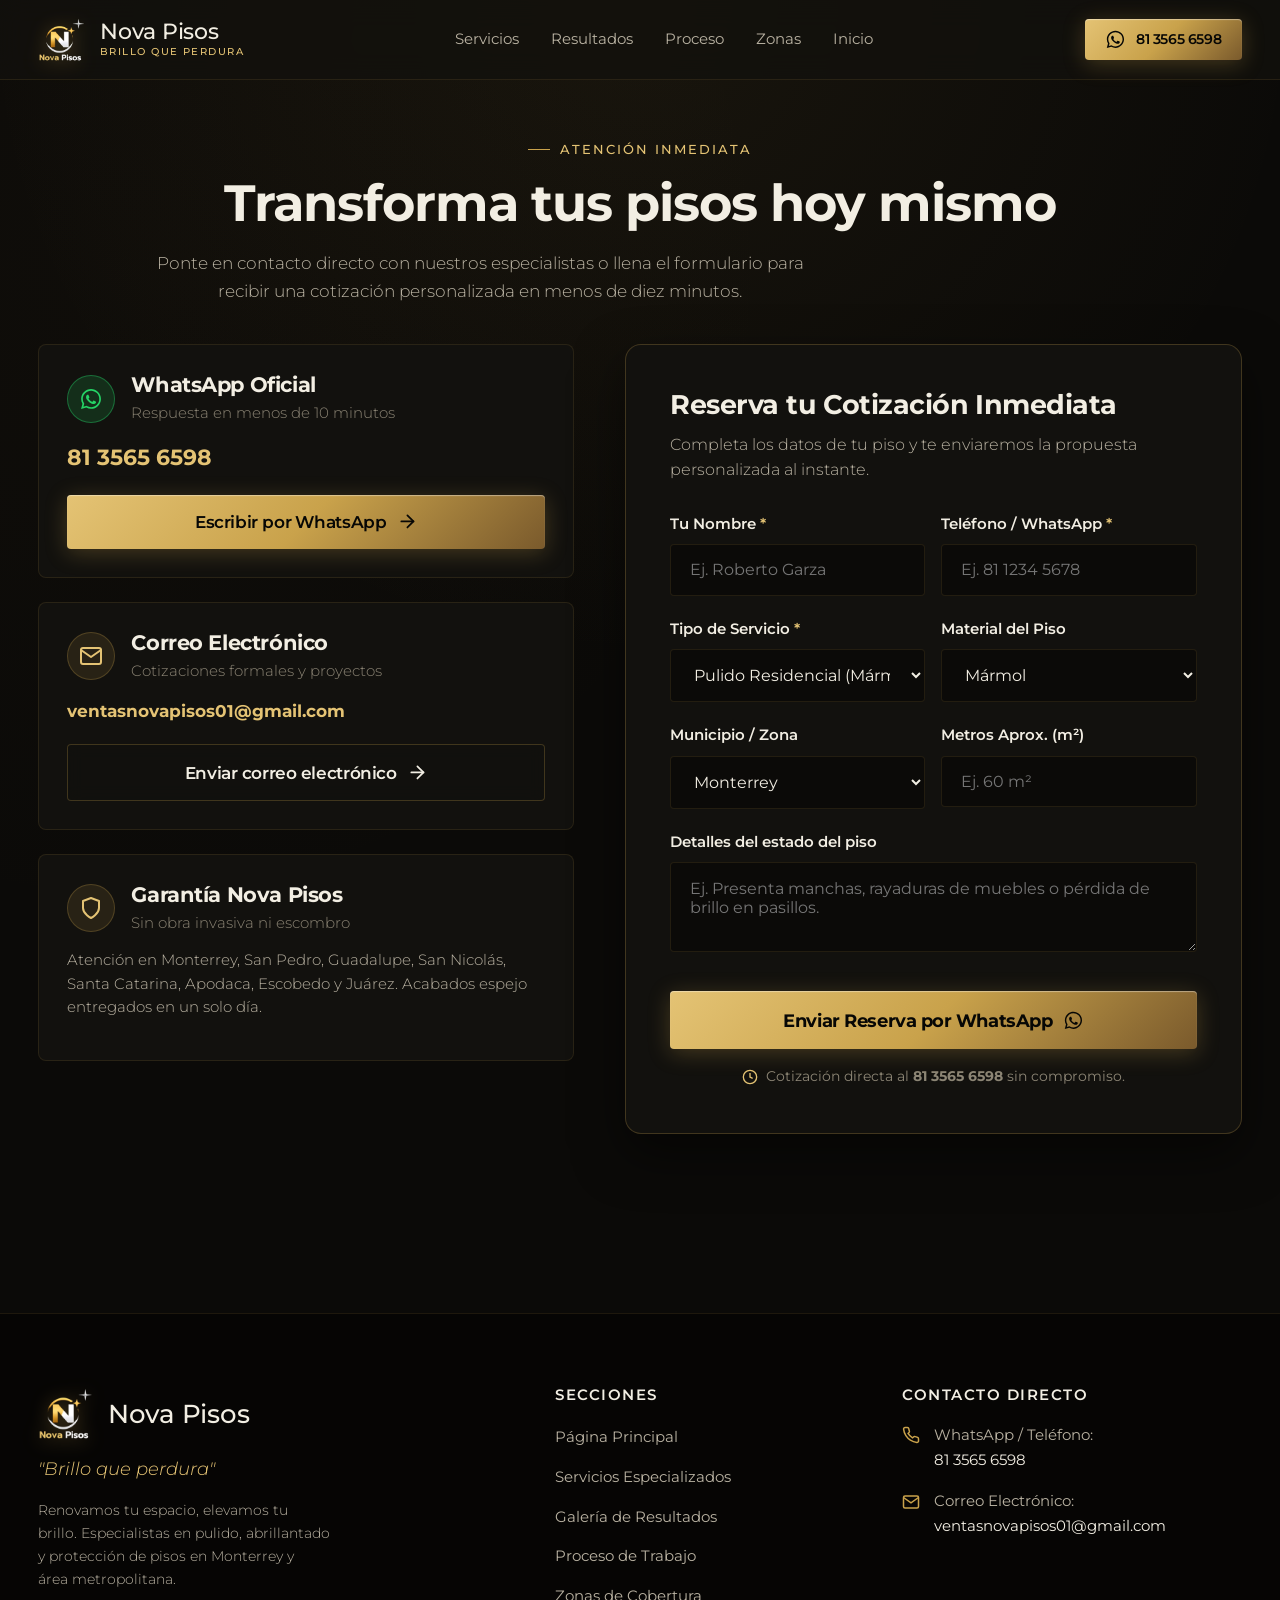
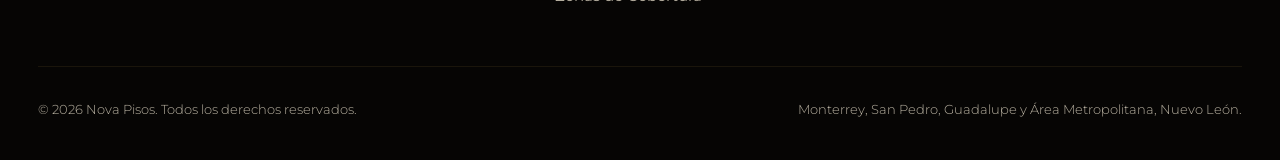
==== commit 65efba06: "Fix mobile responsiveness: contactos/index.html (<10 min line, slider tags spacing, contact layout)" ====
--- a/contactos/index.html
+++ b/contactos/index.html
@@ -333,14 +333,7 @@
     </div>
   </footer>
 
-  <!-- Botón Flotante de WhatsApp -->
-  <a href="https://wa.me/5218135656598" class="floating-whatsapp" target="_blank" rel="noopener noreferrer" aria-label="Escribir por WhatsApp a Nova Pisos">
-    <span class="floating-whatsapp-ping" aria-hidden="true"></span>
-    <svg viewBox="0 0 24 24" aria-hidden="true">
-      <path d="M12.04 2C6.58 2 2.13 6.45 2.13 11.91C2.13 13.66 2.59 15.36 3.45 16.86L2.05 22L7.3 20.62C8.75 21.41 10.38 21.83 12.04 21.83C17.5 21.83 21.95 17.38 21.95 11.92C21.95 9.27 20.92 6.78 19.05 4.91C17.18 3.04 14.69 2 12.04 2ZM12.05 20.15C10.57 20.15 9.12 19.76 7.85 19.01L7.55 18.83L4.43 19.65L5.26 16.61L5.06 16.29C4.24 14.99 3.8 13.47 3.8 11.91C3.8 7.37 7.5 3.67 12.05 3.67C14.25 3.67 16.31 4.53 17.87 6.09C19.42 7.65 20.28 9.72 20.28 11.92C20.28 16.46 16.58 20.15 12.05 20.15ZM16.57 14.39C16.32 14.27 15.1 13.67 14.88 13.58C14.65 13.5 14.49 13.46 14.32 13.7C14.16 13.95 13.69 14.5 13.55 14.67C13.41 14.83 13.26 14.85 13.01 14.73C12.77 14.61 11.97 14.34 11.03 13.5C10.3 12.85 9.8 12.04 9.66 11.8C9.52 11.55 9.65 11.42 9.77 11.3C9.88 11.19 10.01 11.01 10.14 10.87C10.26 10.72 10.3 10.62 10.39 10.45C10.47 10.29 10.43 10.14 10.37 10.02C10.3 9.9 9.82 8.71 9.61 8.22C9.42 7.74 9.22 7.81 9.07 7.8C8.93 7.8 8.76 7.79 8.6 7.79C8.43 7.79 8.16 7.85 7.94 8.1C7.71 8.34 7.08 8.93 7.08 10.14C7.08 11.35 7.96 12.51 8.08 12.67C8.21 12.84 9.82 15.31 12.28 16.38C12.87 16.63 13.32 16.78 13.68 16.9C14.27 17.08 14.81 17.06 15.24 16.99C15.72 16.92 16.71 16.39 16.92 15.82C17.12 15.24 17.12 14.75 17.06 14.64C17 14.54 16.82 14.51 16.57 14.39Z"/>
-    </svg>
-    <span class="floating-whatsapp-text">WhatsApp 81 3565 6598</span>
-  </a>
+
 
   <!-- Script interactivo de formulario y menú móvil -->
   <script>
--- a/css/style.css
+++ b/css/style.css
@@ -32,8 +32,8 @@
   --font-sans: 'Montserrat', system-ui, -apple-system, BlinkMacSystemFont, "Segoe UI", Roboto, sans-serif;
 
   /* Espaciados y Layout */
-  --container-max: 1200px;
-  --container-narrow: 840px;
+  --container-max: 1360px;
+  --container-narrow: 980px;
   --header-height: 80px;
   --section-pad: clamp(4.5rem, 8vw, 7.5rem);
   --radius-sm: 4px;
@@ -188,13 +188,22 @@
    4. LAYOUT & ELEMENTOS ESTRUCTURALES
    -------------------------------------------------------------------------- */
 .container {
-  width: min(100% - 3rem, var(--container-max));
+  width: min(94%, var(--container-max));
   margin-inline: auto;
 }
 
 .container-narrow {
-  width: min(100% - 3rem, var(--container-narrow));
+  width: min(94%, var(--container-narrow));
   margin-inline: auto;
+}
+
+@media (max-width: 768px) {
+  .container {
+    width: min(96%, var(--container-max));
+  }
+  .container-narrow {
+    width: min(96%, var(--container-narrow));
+  }
 }
 
 .section {
@@ -2100,8 +2109,8 @@
    22. ESTILOS PÁGINA DEDICADA DE CONTACTO (/contactos/)
    -------------------------------------------------------------------------- */
 .contact-page-hero {
-  padding-top: calc(var(--header-height) + clamp(2rem, 5vw, 4rem));
-  padding-bottom: clamp(2rem, 4vw, 3.5rem);
+  padding-top: calc(var(--header-height) + clamp(1.75rem, 4vw, 3.5rem));
+  padding-bottom: clamp(1.5rem, 3vw, 2.5rem);
   text-align: center;
 }
 
@@ -2299,13 +2308,76 @@
   color: var(--gold-light);
 }
 
-@media (max-width: 900px) {
+/* En página de contacto, ocultar siempre el botón flotante de WhatsApp para no duplicar ni atravesar las tarjetas */
+.page-contactos .floating-whatsapp {
+  display: none !important;
+}
+
+@media (max-width: 1080px) {
   .contact-layout-grid {
     grid-template-columns: 1fr;
+    gap: 2rem;
   }
 
   .contact-channel-card {
-    padding: 1.5rem 1.25rem;
+    padding: 1.5rem 1.35rem;
+  }
+}
+
+@media (max-width: 768px) {
+  .contact-page-hero {
+    padding-top: calc(var(--header-height) + 1.25rem);
+    padding-bottom: 1.25rem;
+  }
+
+  .contact-page-hero .section-title {
+    font-size: clamp(1.75rem, 6.2vw, 2.3rem);
+    line-height: 1.2;
+    margin-bottom: 0.65rem;
+  }
+
+  .contact-page-hero .section-subtitle {
+    font-size: 0.94rem;
+    line-height: 1.45;
+  }
+
+  .contact-info-cards {
+    gap: 1rem;
+    width: 100%;
+  }
+
+  .contact-channel-card {
+    width: 100%;
+    padding: 1.35rem 1.2rem;
+  }
+
+  .channel-card-header {
+    gap: 0.75rem;
+    margin-bottom: 0.75rem;
+  }
+
+  .channel-icon-circle {
+    width: 42px;
+    height: 42px;
+  }
+
+  .channel-icon-circle svg {
+    width: 22px;
+    height: 22px;
+  }
+
+  .channel-title {
+    font-size: 1.15rem;
+    margin-bottom: 0.2rem;
+  }
+
+  .channel-subtitle {
+    font-size: 0.88rem;
+  }
+
+  .channel-value {
+    font-size: 1.2rem;
+    margin-bottom: 0.95rem;
   }
 }
 
@@ -2314,30 +2386,27 @@
     grid-template-columns: 1fr;
   }
 
-  .contact-channel-card {
-    padding: 1.35rem 1.15rem;
-  }
-
   .contact-channel-card .btn {
-    padding: 1rem 1.25rem;
-    font-size: 1rem;
-    gap: 0.65rem;
+    padding: 0.92rem 1.15rem;
+    font-size: 0.96rem;
+    gap: 0.55rem;
     line-height: 1.2;
     white-space: nowrap;
+    width: 100%;
   }
 
   .contact-channel-card .btn svg {
-    width: 1.25rem;
-    height: 1.25rem;
+    width: 1.15rem;
+    height: 1.15rem;
     flex-shrink: 0;
   }
 }
 
 @media (max-width: 360px) {
   .contact-channel-card .btn {
-    padding: 0.95rem 0.9rem;
-    font-size: 0.95rem;
-    gap: 0.5rem;
+    padding: 0.85rem 0.85rem;
+    font-size: 0.88rem;
+    gap: 0.4rem;
   }
 }
 
@@ -2429,11 +2498,14 @@
 
 .stat-number {
   font-family: var(--font-serif);
-  font-size: clamp(1.6rem, 2.8vw, 2.1rem);
+  font-size: clamp(1.35rem, 2.4vw, 2rem);
   font-weight: 700;
   color: var(--gold-light);
   line-height: 1.1;
   margin-bottom: 0.25rem;
+  white-space: nowrap !important;
+  text-wrap: nowrap !important;
+  display: block;
 }
 
 .stat-label {
@@ -2447,7 +2519,10 @@
 @media (max-width: 768px) {
   .hero-stats-strip {
     grid-template-columns: repeat(2, 1fr);
-    gap: 0.85rem;
+    gap: 0.75rem;
+  }
+  .stat-counter-card {
+    padding: 1.25rem 0.65rem;
   }
 }
 
@@ -2552,35 +2627,60 @@
   border-radius: var(--radius-full);
   font-size: 0.78rem;
   font-weight: 700;
-  letter-spacing: 0.08em;
+  letter-spacing: 0.06em;
   text-transform: uppercase;
   backdrop-filter: blur(10px);
   -webkit-backdrop-filter: blur(10px);
   display: flex;
   align-items: center;
-  gap: 0.45rem;
+  gap: 0.35rem;
   z-index: 5;
   box-shadow: 0 6px 16px rgba(0, 0, 0, 0.6);
   pointer-events: none;
+  white-space: nowrap;
+  max-width: 44%;
 }
 
 .tag-before {
   left: 1.25rem;
-  background: rgba(18, 17, 14, 0.88);
-  border: 1px solid rgba(220, 80, 80, 0.5);
+  background: rgba(18, 17, 14, 0.9);
+  border: 1px solid rgba(220, 80, 80, 0.55);
   color: #ff9999;
 }
 
 .tag-after {
   right: 1.25rem;
-  background: rgba(18, 17, 14, 0.88);
-  border: 1px solid rgba(201, 162, 75, 0.6);
+  background: rgba(18, 17, 14, 0.9);
+  border: 1px solid rgba(201, 162, 75, 0.65);
   color: var(--gold-light);
 }
 
 .tag-icon {
   font-size: 0.95rem;
   font-weight: 800;
+  flex-shrink: 0;
+}
+
+.tag-main {
+  font-weight: 800;
+}
+
+@media (max-width: 768px) {
+  .status-tag {
+    top: 0.85rem;
+    padding: 0.38rem 0.75rem;
+    font-size: 0.74rem;
+    max-width: 40%;
+  }
+  .tag-before {
+    left: 0.85rem;
+  }
+  .tag-after {
+    right: 0.85rem;
+  }
+  .status-tag .tag-desc {
+    display: none;
+  }
 }
 
 .slider-divider {
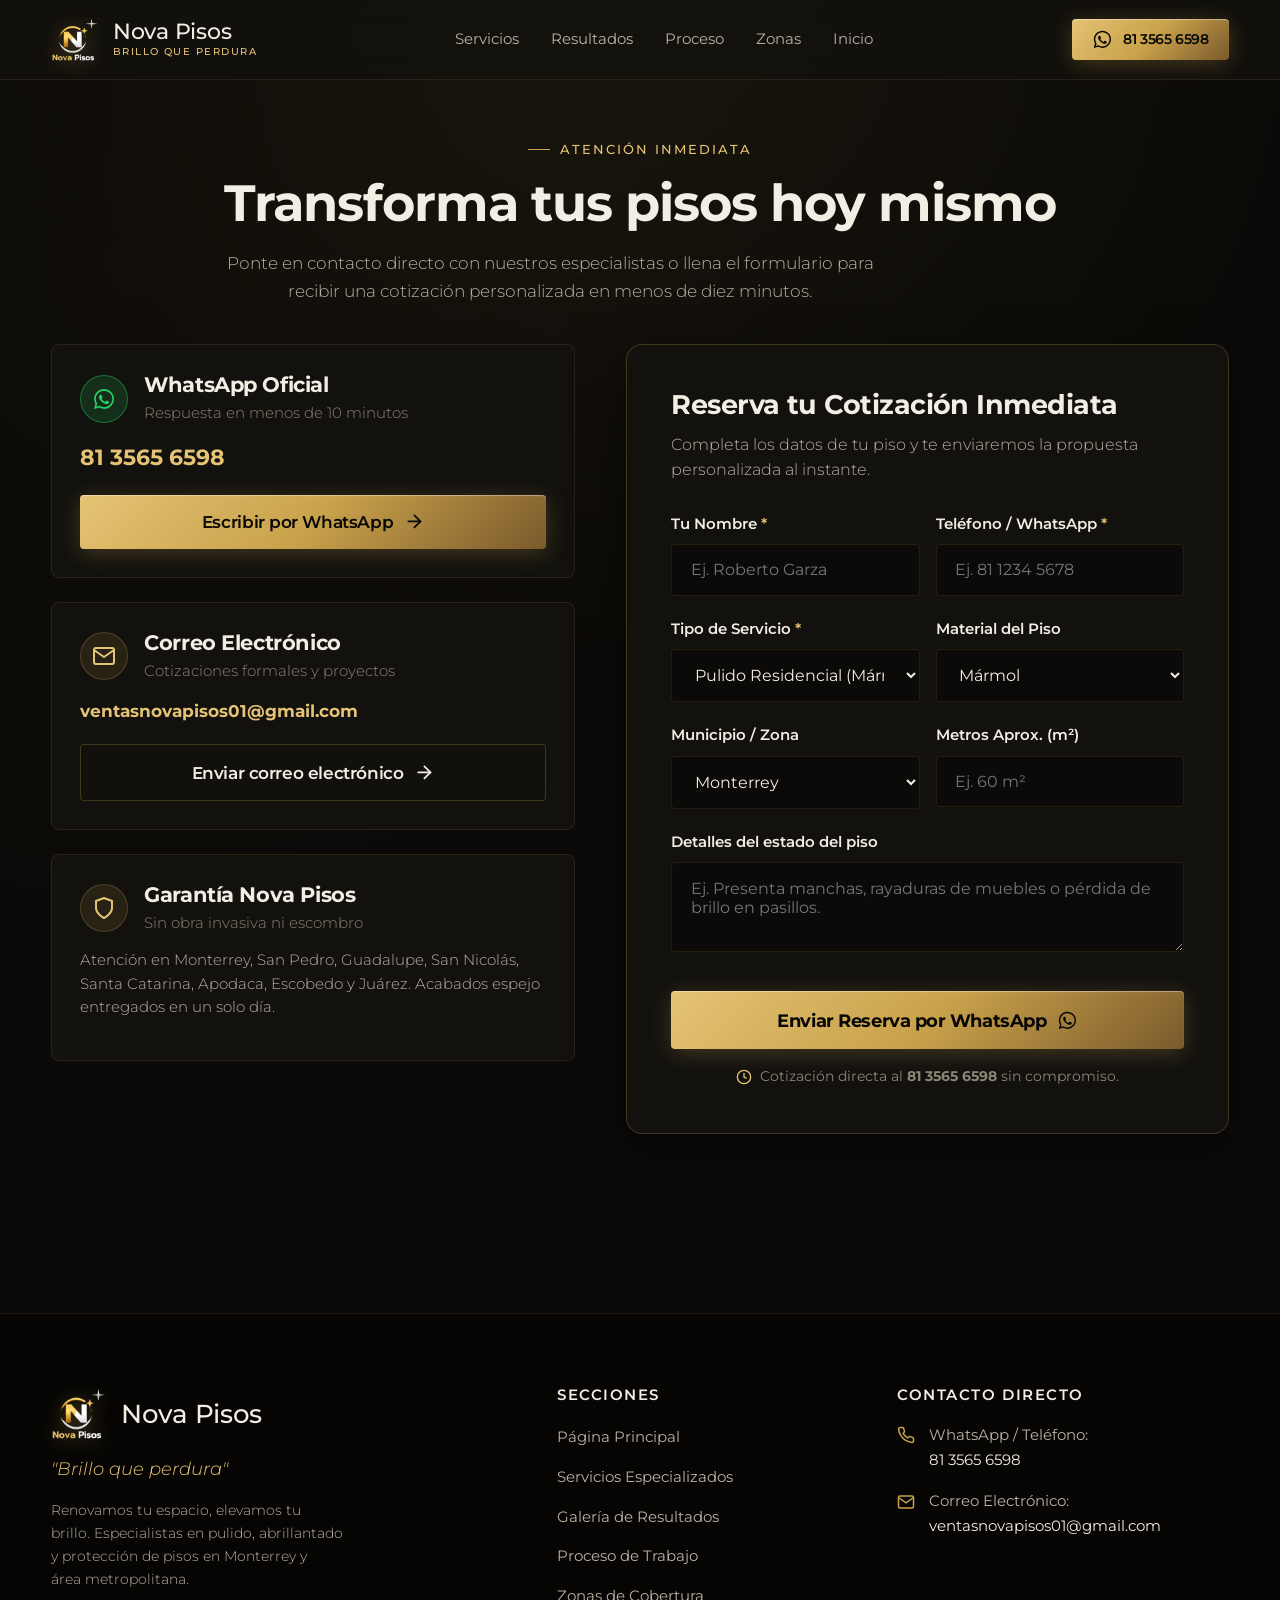
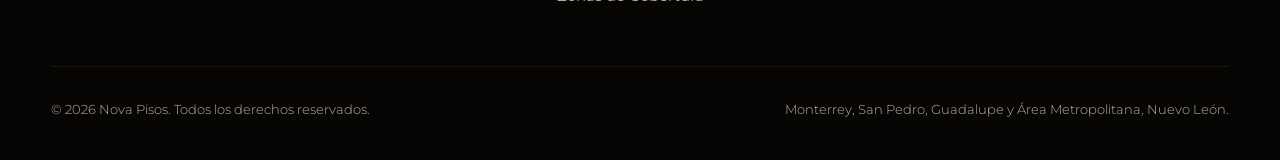
==== commit cd0ab587: "Fix mobile responsiveness: contactos/index.html (<10 min line, slider tags spacing, contact layout)" ====
--- a/contactos/index.html
+++ b/contactos/index.html
@@ -38,7 +38,7 @@
   <link href="https://fonts.googleapis.com/css2?family=Montserrat:ital,wght@0,300;0,400;0,500;0,600;0,700;0,800;0,900;1,400;1,600;1,700&display=swap" rel="stylesheet">
 
   <!-- Estilos Principales -->
-  <link rel="stylesheet" href="../css/style.css?v=3.0">
+  <link rel="stylesheet" href="../css/style.css?v=6.0">
 </head>
 <body class="page-contactos">
 
--- a/css/style.css
+++ b/css/style.css
@@ -32,8 +32,8 @@
   --font-sans: 'Montserrat', system-ui, -apple-system, BlinkMacSystemFont, "Segoe UI", Roboto, sans-serif;
 
   /* Espaciados y Layout */
-  --container-max: 1360px;
-  --container-narrow: 980px;
+  --container-max: 1200px;
+  --container-narrow: 840px;
   --header-height: 80px;
   --section-pad: clamp(4.5rem, 8vw, 7.5rem);
   --radius-sm: 4px;
@@ -64,6 +64,8 @@
   color: var(--text-primary);
   -webkit-font-smoothing: antialiased;
   -moz-osx-font-smoothing: grayscale;
+  overflow-x: hidden;
+  max-width: 100vw;
 }
 
 body {
@@ -74,6 +76,10 @@
   color: var(--text-primary);
   overflow-x: hidden;
   position: relative;
+  width: 100%;
+  max-width: 100vw;
+  margin: 0;
+  padding: 0;
   background-image: 
     radial-gradient(circle at 50% 0%, rgba(201, 162, 75, 0.07) 0%, transparent 60%),
     radial-gradient(circle at 10% 30%, rgba(122, 90, 44, 0.04) 0%, transparent 50%);
@@ -188,21 +194,29 @@
    4. LAYOUT & ELEMENTOS ESTRUCTURALES
    -------------------------------------------------------------------------- */
 .container {
-  width: min(94%, var(--container-max));
-  margin-inline: auto;
+  width: min(92%, var(--container-max));
+  margin-left: auto !important;
+  margin-right: auto !important;
+  box-sizing: border-box;
 }
 
 .container-narrow {
-  width: min(94%, var(--container-narrow));
-  margin-inline: auto;
+  width: min(92%, var(--container-narrow));
+  margin-left: auto !important;
+  margin-right: auto !important;
+  box-sizing: border-box;
 }
 
 @media (max-width: 768px) {
   .container {
-    width: min(96%, var(--container-max));
+    width: min(92%, var(--container-max));
+    margin-left: auto !important;
+    margin-right: auto !important;
   }
   .container-narrow {
-    width: min(96%, var(--container-narrow));
+    width: min(92%, var(--container-narrow));
+    margin-left: auto !important;
+    margin-right: auto !important;
   }
 }
 
@@ -2313,14 +2327,35 @@
   display: none !important;
 }
 
-@media (max-width: 1080px) {
+@media (max-width: 992px) {
   .contact-layout-grid {
     grid-template-columns: 1fr;
     gap: 2rem;
+    width: 100%;
+    margin-left: auto !important;
+    margin-right: auto !important;
+  }
+
+  .contact-info-cards {
+    width: 100%;
+    max-width: 580px;
+    margin-left: auto !important;
+    margin-right: auto !important;
+  }
+
+  .reservation-form-card {
+    width: 100%;
+    max-width: 580px;
+    margin-left: auto !important;
+    margin-right: auto !important;
   }
 
   .contact-channel-card {
-    padding: 1.5rem 1.35rem;
+    width: 100%;
+    margin-left: auto !important;
+    margin-right: auto !important;
+    padding: 1.5rem 1.25rem;
+    box-sizing: border-box;
   }
 }
 
@@ -2342,13 +2377,19 @@
   }
 
   .contact-info-cards {
-    gap: 1rem;
+    gap: 1.15rem;
     width: 100%;
+    max-width: 100%;
+    margin-left: auto !important;
+    margin-right: auto !important;
   }
 
   .contact-channel-card {
     width: 100%;
-    padding: 1.35rem 1.2rem;
+    padding: 1.35rem 1.15rem;
+    margin-left: auto !important;
+    margin-right: auto !important;
+    box-sizing: border-box;
   }
 
   .channel-card-header {
@@ -2357,8 +2398,8 @@
   }
 
   .channel-icon-circle {
-    width: 42px;
-    height: 42px;
+    width: 44px;
+    height: 44px;
   }
 
   .channel-icon-circle svg {
@@ -2376,8 +2417,8 @@
   }
 
   .channel-value {
-    font-size: 1.2rem;
-    margin-bottom: 0.95rem;
+    font-size: 1.25rem;
+    margin-bottom: 1rem;
   }
 }
 
@@ -2393,6 +2434,7 @@
     line-height: 1.2;
     white-space: nowrap;
     width: 100%;
+    box-sizing: border-box;
   }
 
   .contact-channel-card .btn svg {
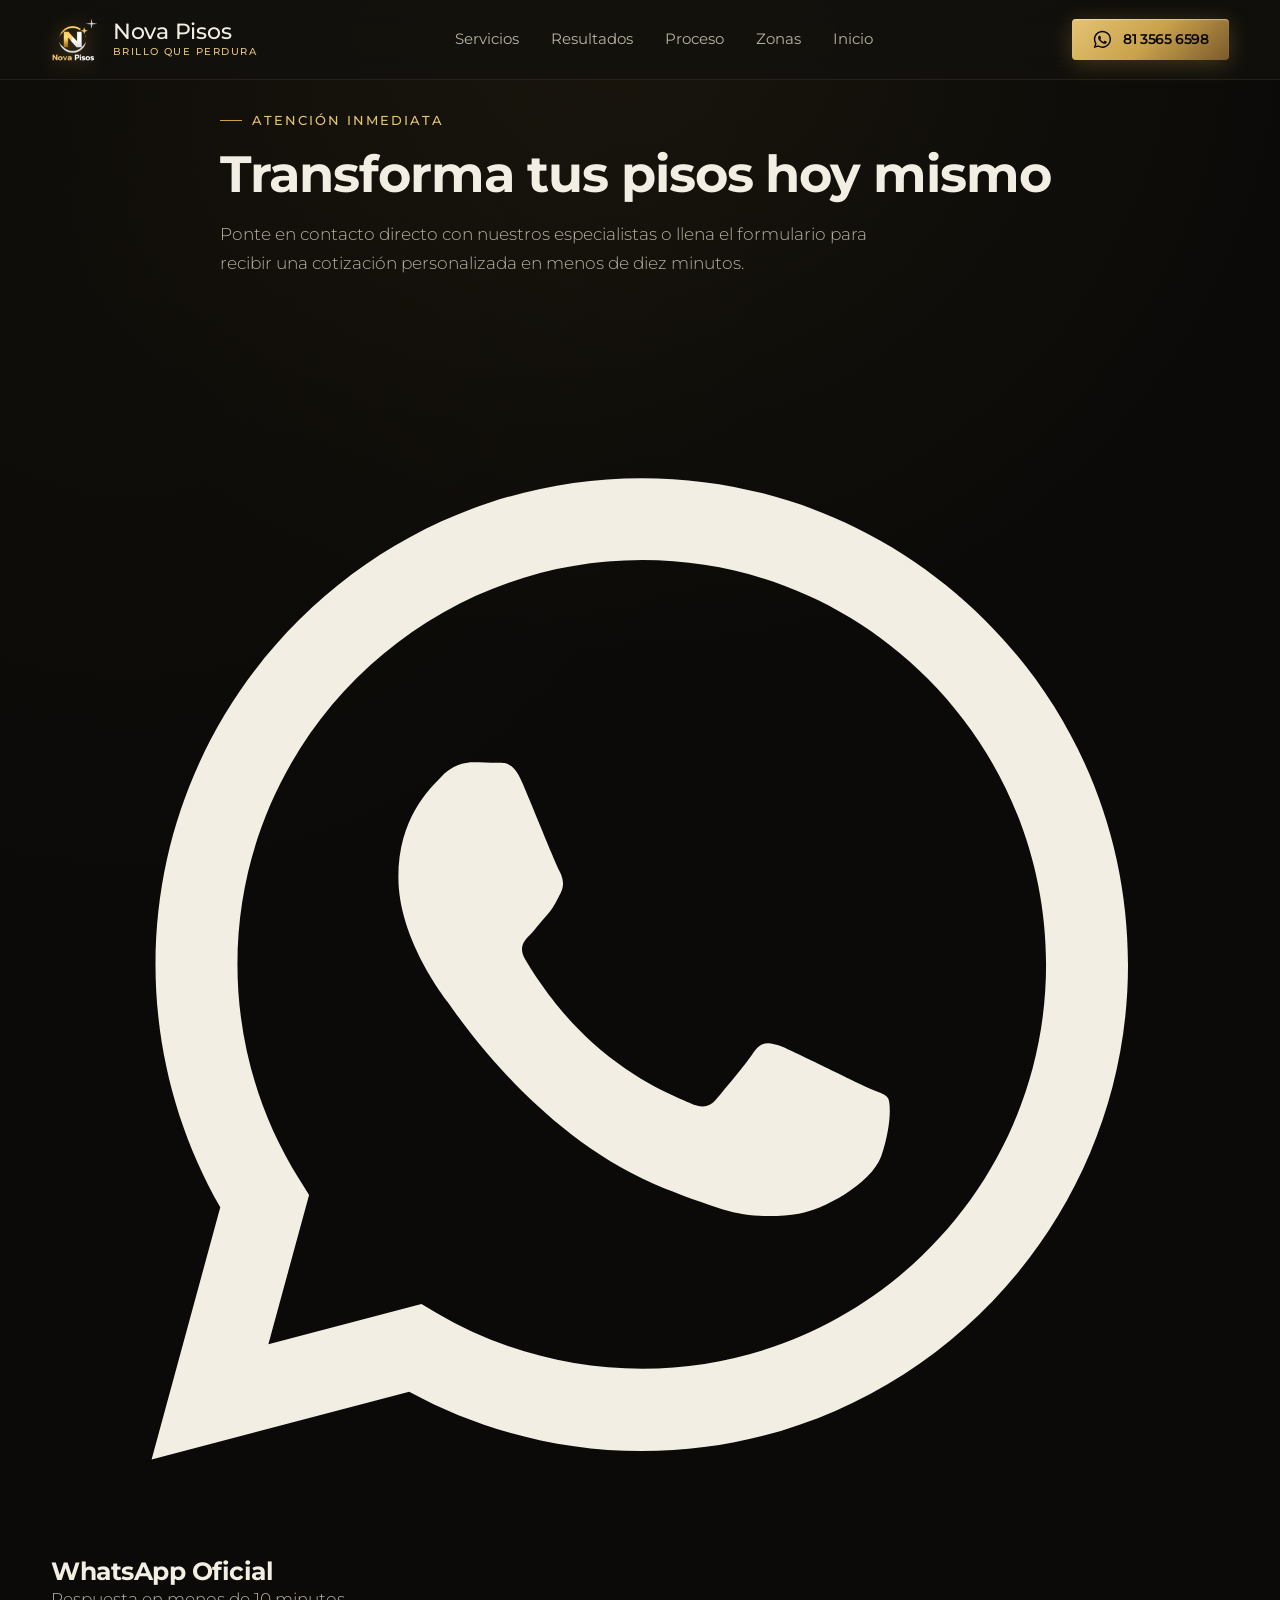
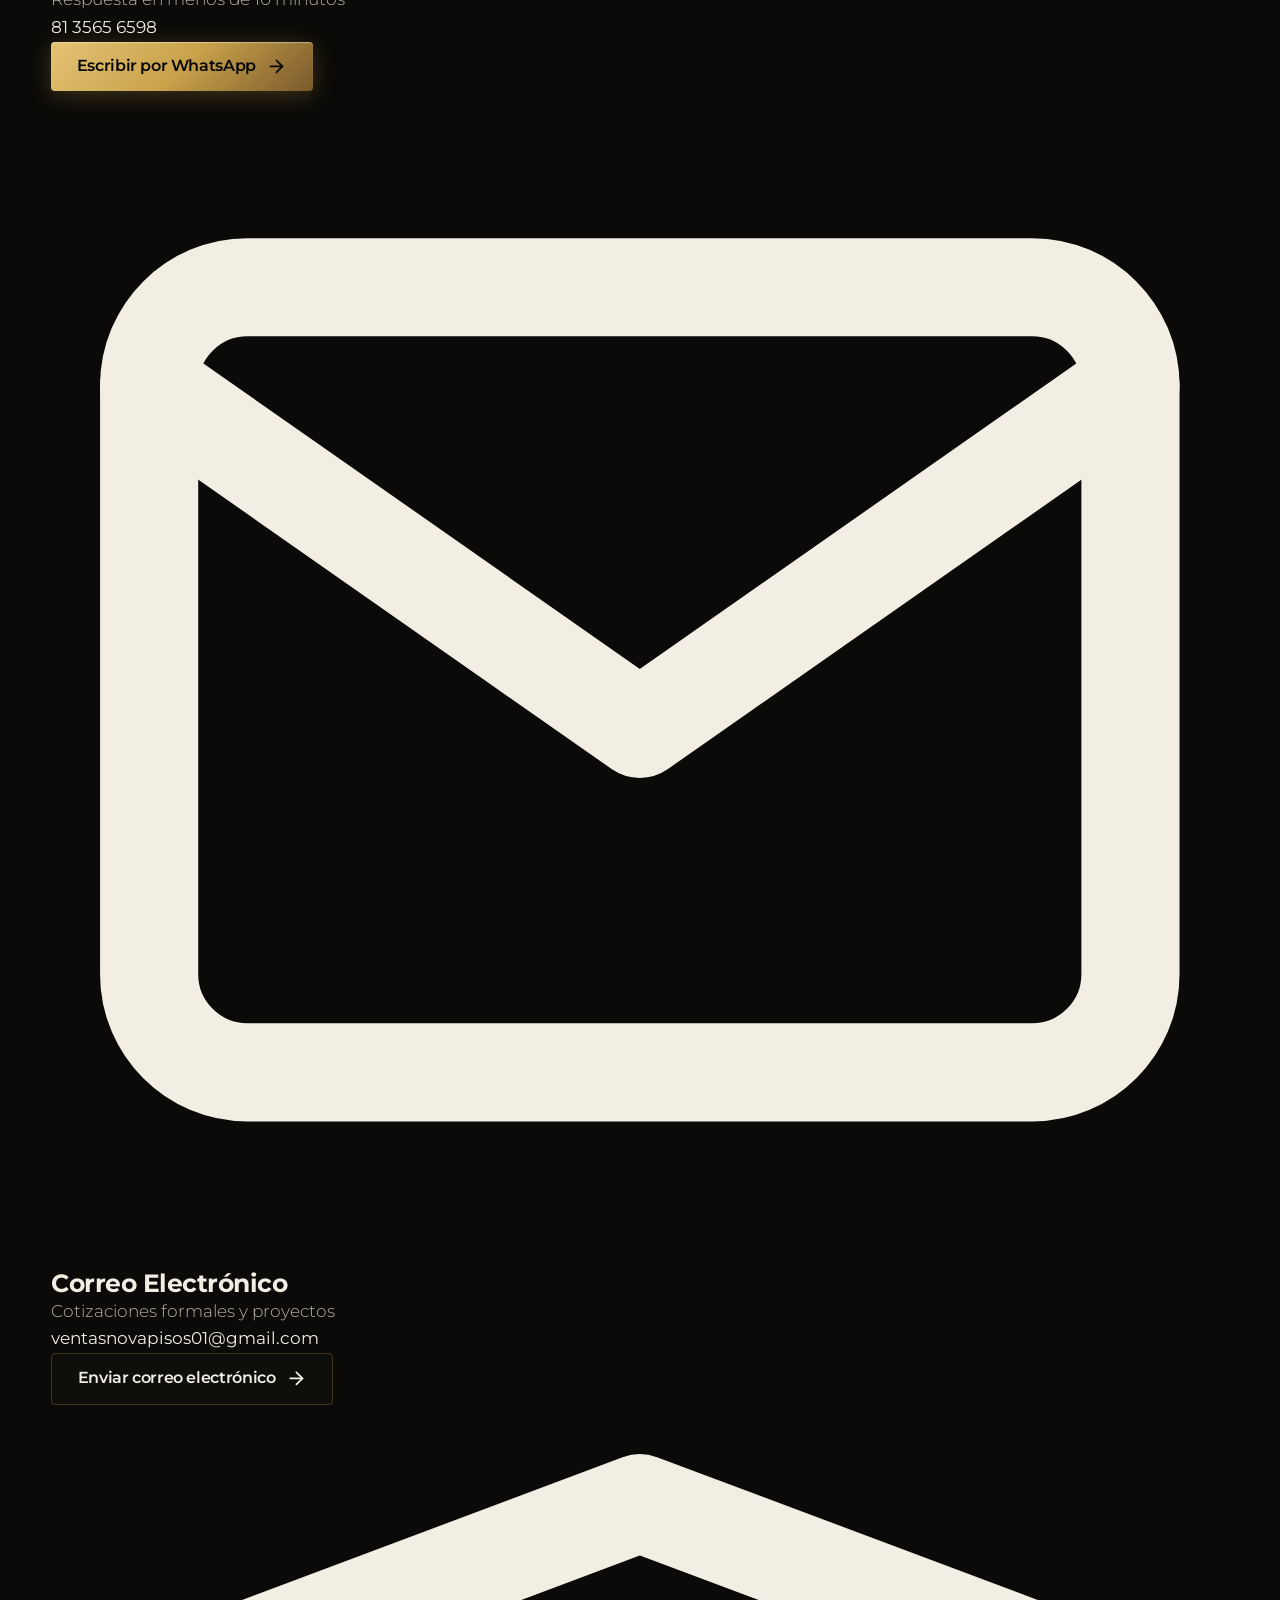
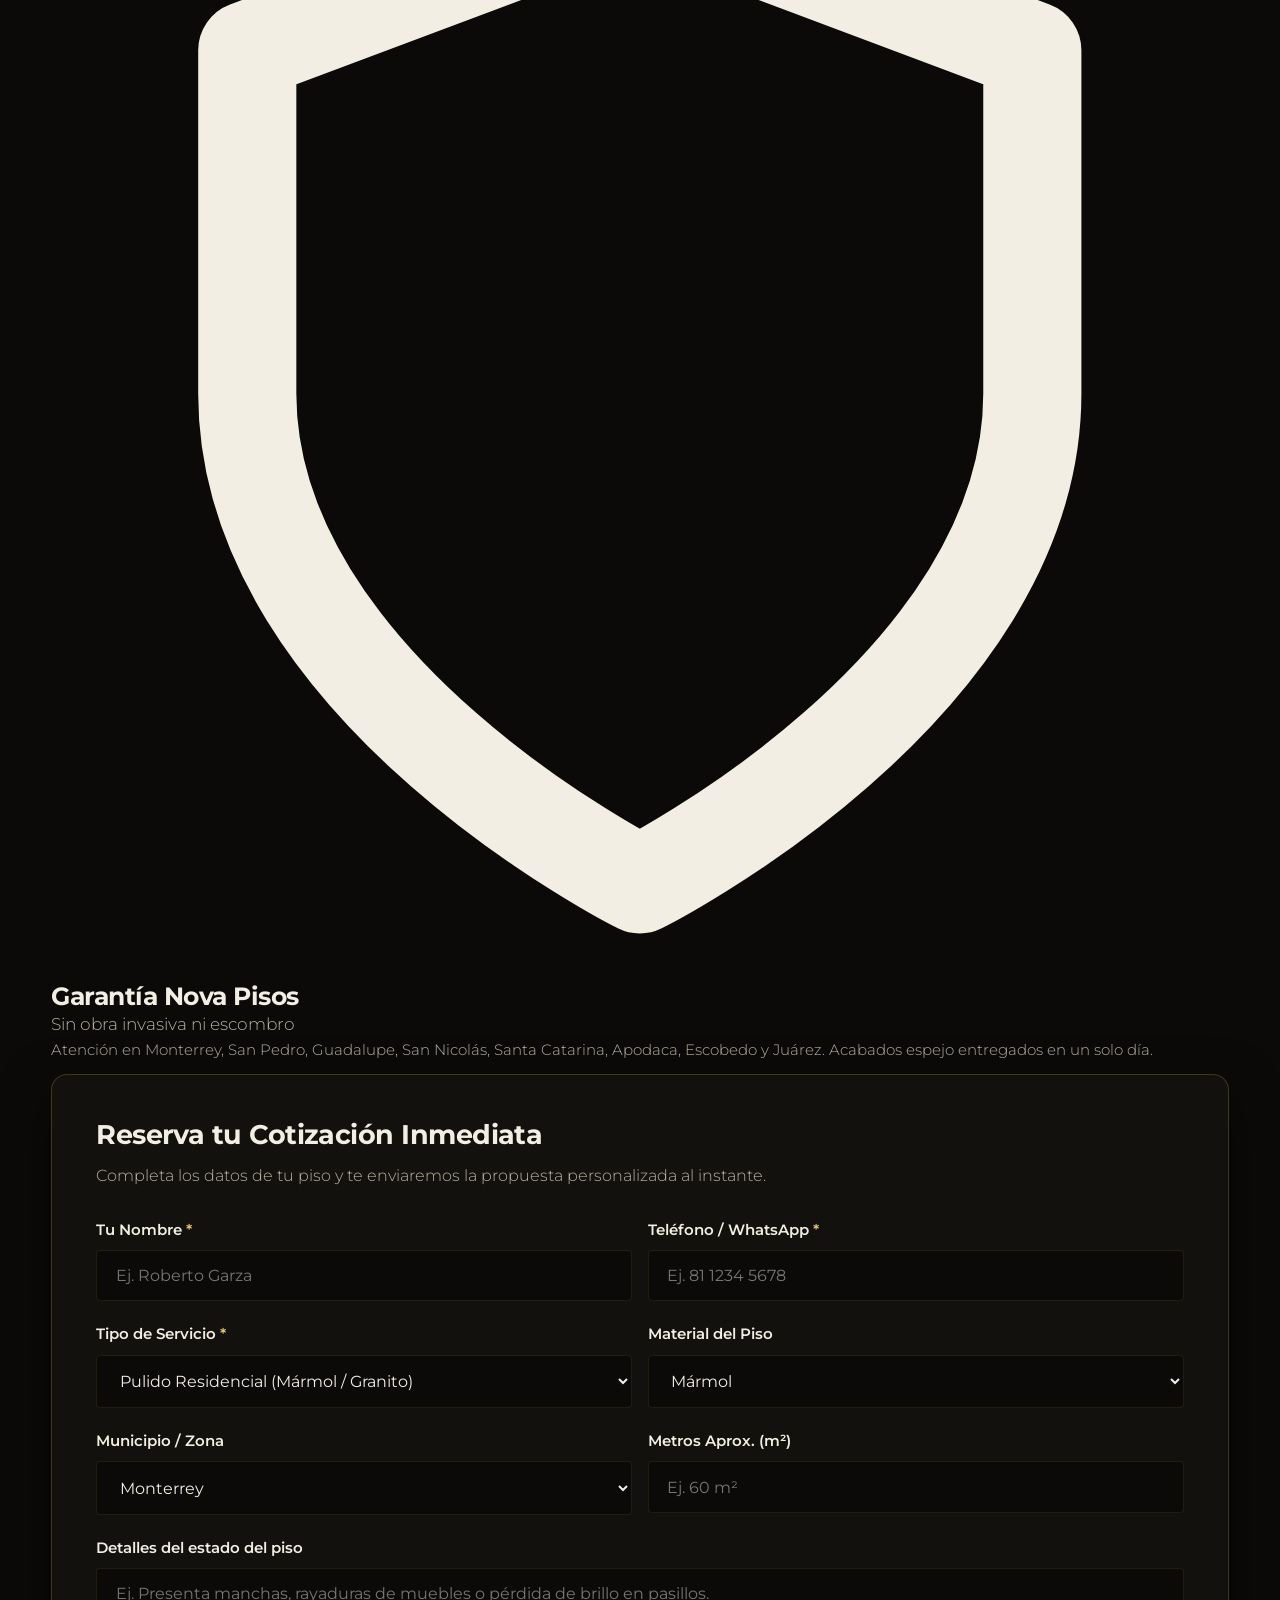
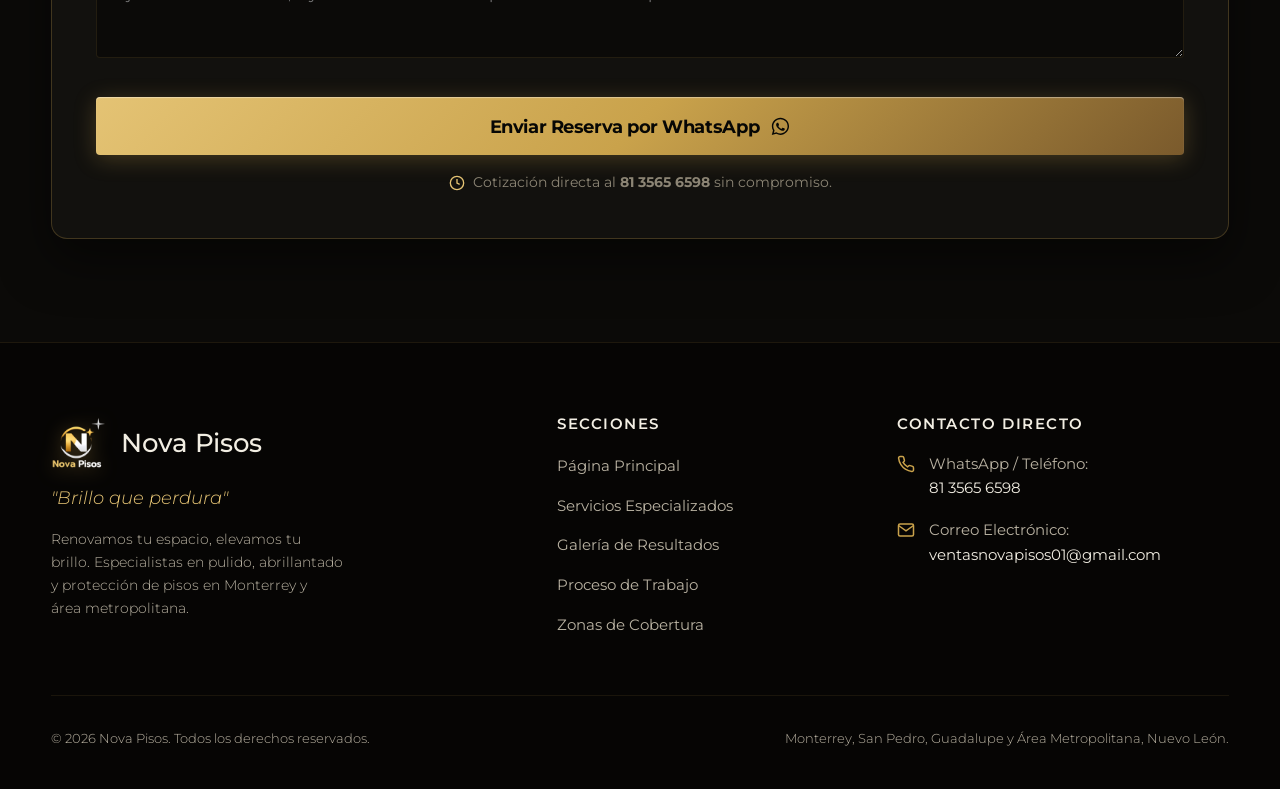
==== commit acf0b157: "Fix mobile responsiveness: contactos/index.html (<10 min line, slider tags spacing, contact layout)" ====
--- a/contactos/index.html
+++ b/contactos/index.html
@@ -38,7 +38,7 @@
   <link href="https://fonts.googleapis.com/css2?family=Montserrat:ital,wght@0,300;0,400;0,500;0,600;0,700;0,800;0,900;1,400;1,600;1,700&display=swap" rel="stylesheet">
 
   <!-- Estilos Principales -->
-  <link rel="stylesheet" href="../css/style.css?v=6.0">
+  <link rel="stylesheet" href="../css/style.css?v=7.0">
 </head>
 <body class="page-contactos">
 
--- a/css/style.css
+++ b/css/style.css
@@ -2120,8 +2120,26 @@
 }
 
 /* --------------------------------------------------------------------------
-   22. ESTILOS PÁGINA DEDICADA DE CONTACTO (/contactos/)
-   -------------------------------------------------------------------------- */
+.page-contactos .container {
+  width: 100%;
+  max-width: var(--container-max);
+  padding-left: 1.25rem;
+  padding-right: 1.5rem;
+  margin-left: auto;
+  margin-right: auto;
+  box-sizing: border-box;
+}
+
+.page-contactos .container-narrow {
+  width: 100%;
+  max-width: var(--container-narrow);
+  padding-left: 1.25rem;
+  padding-right: 1.5rem;
+  margin-left: auto;
+  margin-right: auto;
+  box-sizing: border-box;
+}
+
 .contact-page-hero {
   padding-top: calc(var(--header-height) + clamp(1.75rem, 4vw, 3.5rem));
   padding-bottom: clamp(1.5rem, 3vw, 2.5rem);
@@ -2332,64 +2350,82 @@
     grid-template-columns: 1fr;
     gap: 2rem;
     width: 100%;
-    margin-left: auto !important;
-    margin-right: auto !important;
+    margin-left: 0;
+    margin-right: 0;
   }
 
   .contact-info-cards {
     width: 100%;
     max-width: 580px;
-    margin-left: auto !important;
-    margin-right: auto !important;
+    margin-left: 0;
+    margin-right: auto;
   }
 
   .reservation-form-card {
     width: 100%;
     max-width: 580px;
-    margin-left: auto !important;
-    margin-right: auto !important;
+    margin-left: 0;
+    margin-right: auto;
   }
 
   .contact-channel-card {
     width: 100%;
-    margin-left: auto !important;
-    margin-right: auto !important;
+    margin-left: 0;
+    margin-right: auto;
     padding: 1.5rem 1.25rem;
     box-sizing: border-box;
   }
 }
 
 @media (max-width: 768px) {
+  .page-contactos .container,
+  .page-contactos .container-narrow {
+    padding-left: 0.85rem;
+    padding-right: 1.6rem;
+    width: 100%;
+    box-sizing: border-box;
+  }
+
   .contact-page-hero {
     padding-top: calc(var(--header-height) + 1.25rem);
     padding-bottom: 1.25rem;
+    text-align: left;
+  }
+
+  .contact-page-hero .section-tag {
+    justify-content: flex-start !important;
   }
 
   .contact-page-hero .section-title {
     font-size: clamp(1.75rem, 6.2vw, 2.3rem);
     line-height: 1.2;
     margin-bottom: 0.65rem;
+    text-align: left;
   }
 
   .contact-page-hero .section-subtitle {
     font-size: 0.94rem;
     line-height: 1.45;
+    text-align: left;
   }
 
   .contact-info-cards {
     gap: 1.15rem;
     width: 100%;
     max-width: 100%;
-    margin-left: auto !important;
-    margin-right: auto !important;
+    margin-left: 0;
+    margin-right: 0;
   }
 
   .contact-channel-card {
     width: 100%;
+    margin-left: 0;
+    margin-right: 0;
+    border: 1px solid var(--gold-border-subtle);
+    border-radius: var(--radius-md);
     padding: 1.35rem 1.15rem;
-    margin-left: auto !important;
-    margin-right: auto !important;
     box-sizing: border-box;
+    box-shadow: 0 4px 20px rgba(0, 0, 0, 0.4);
   }
 
   .channel-card-header {
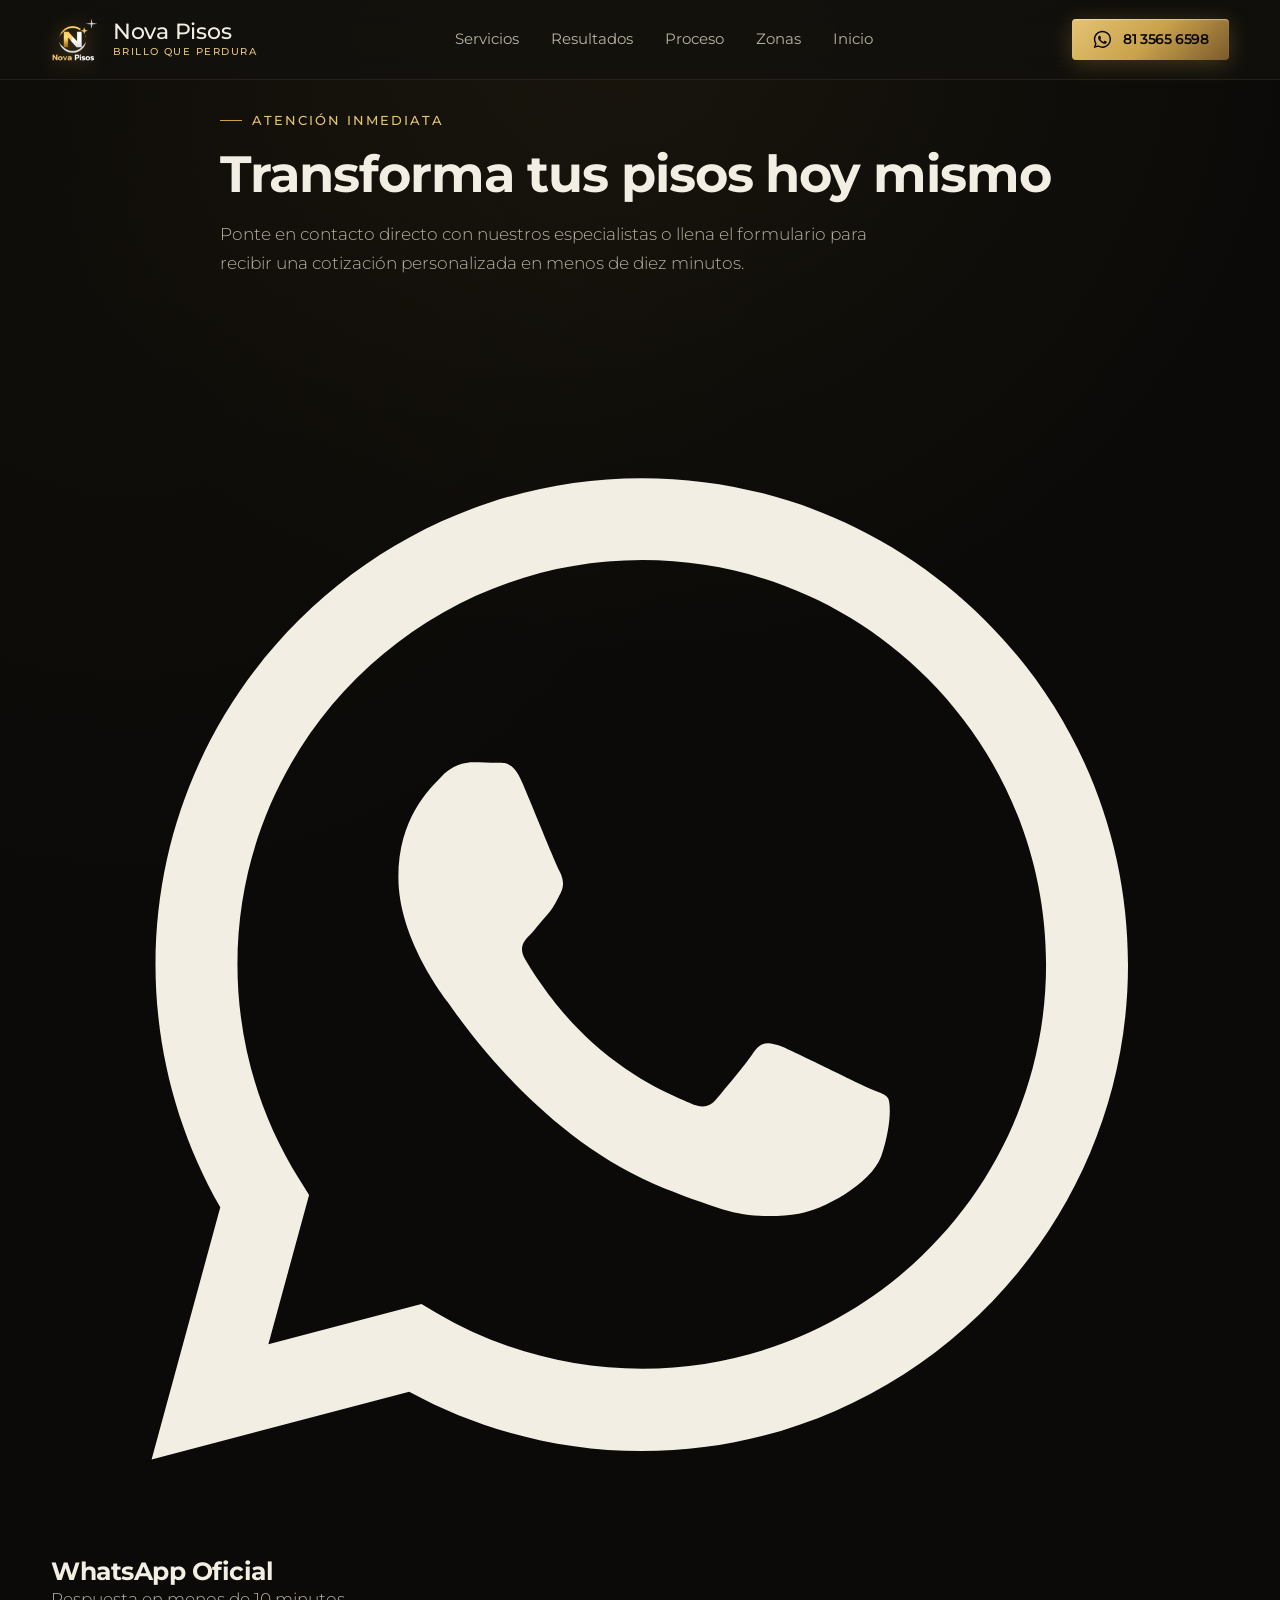
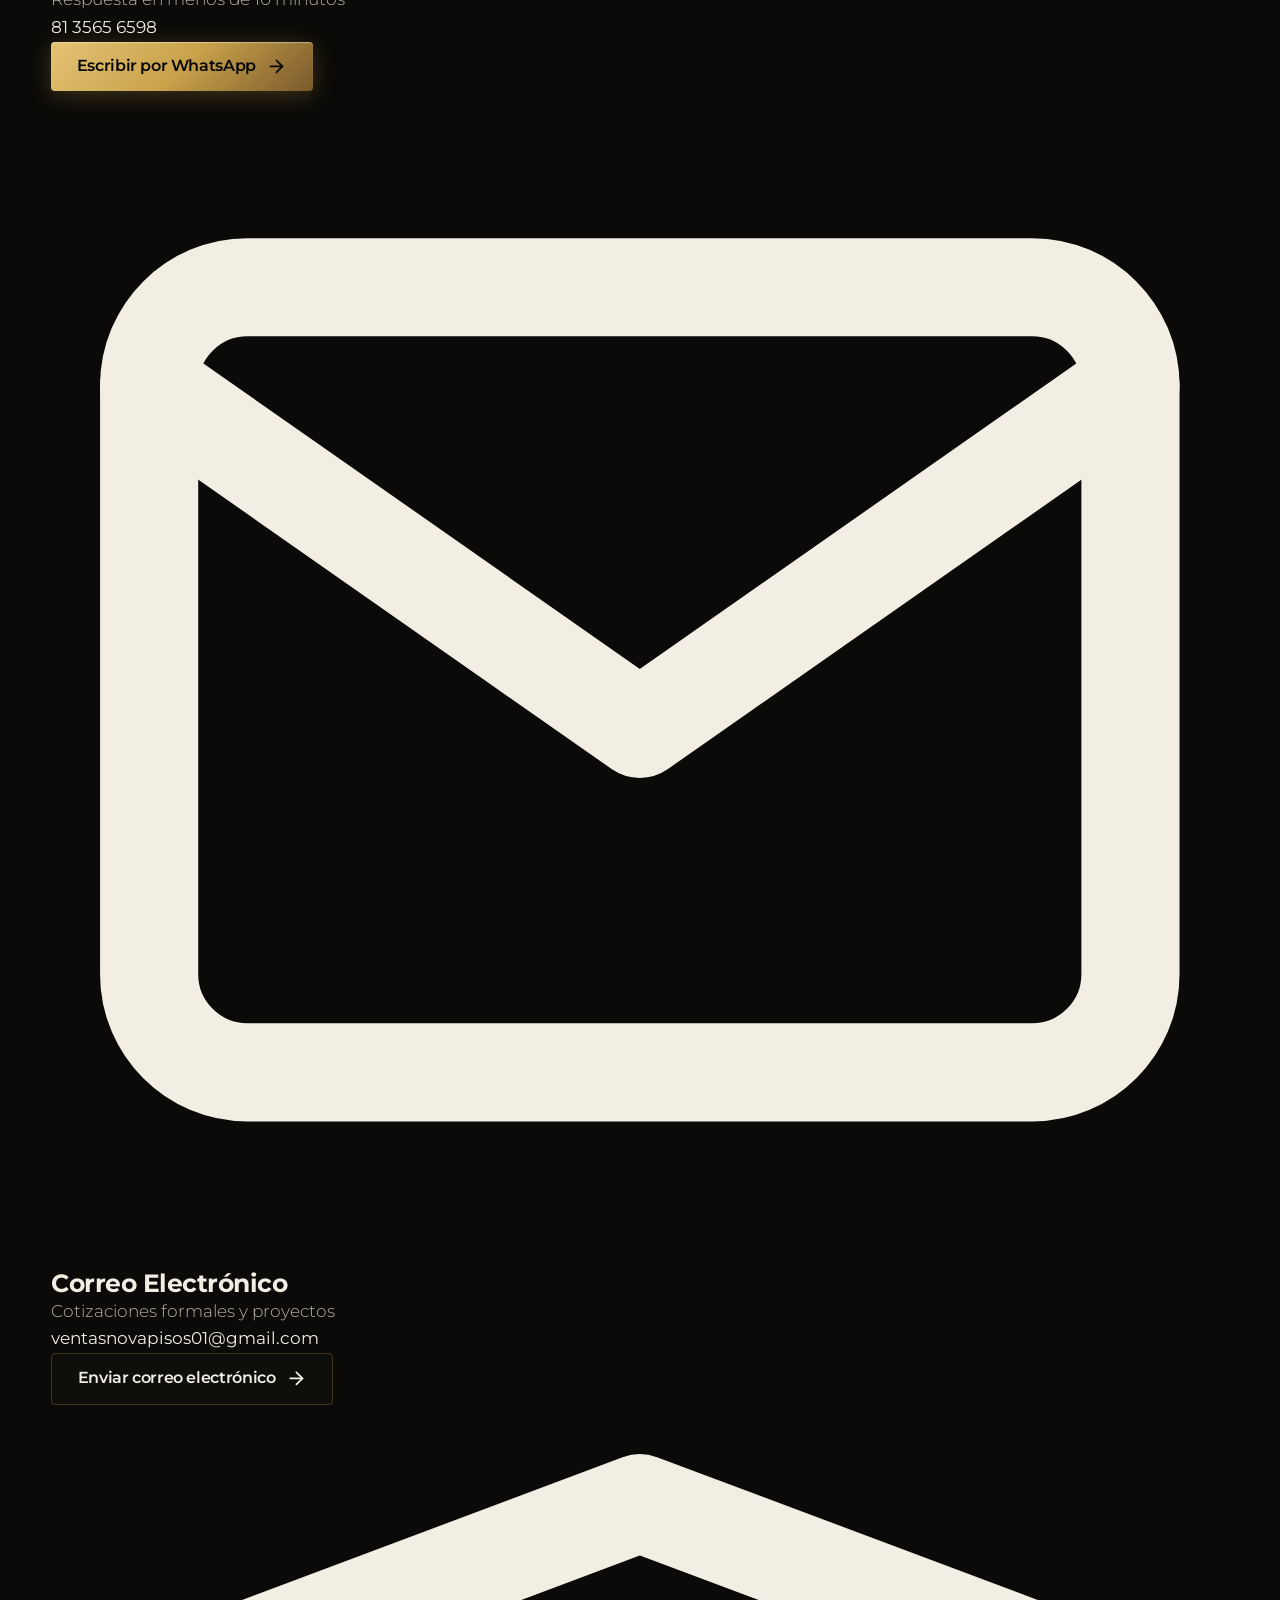
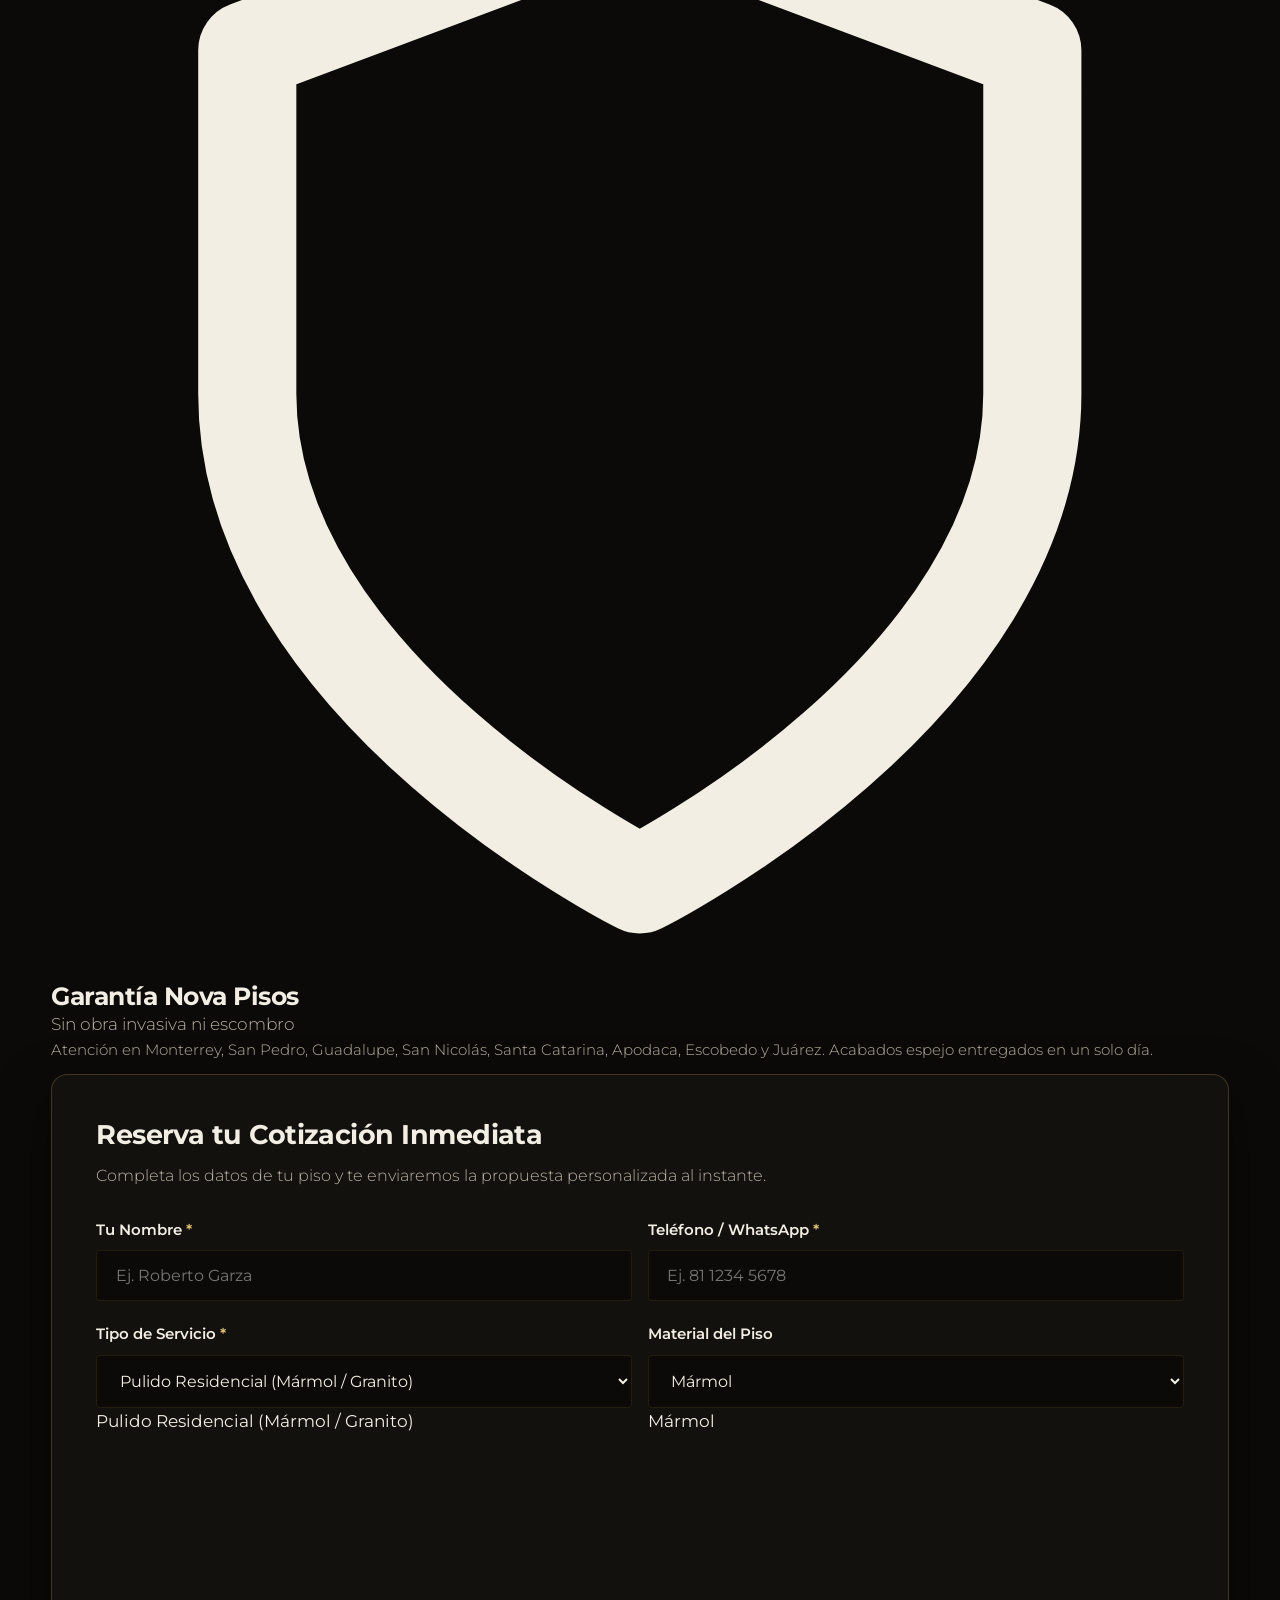
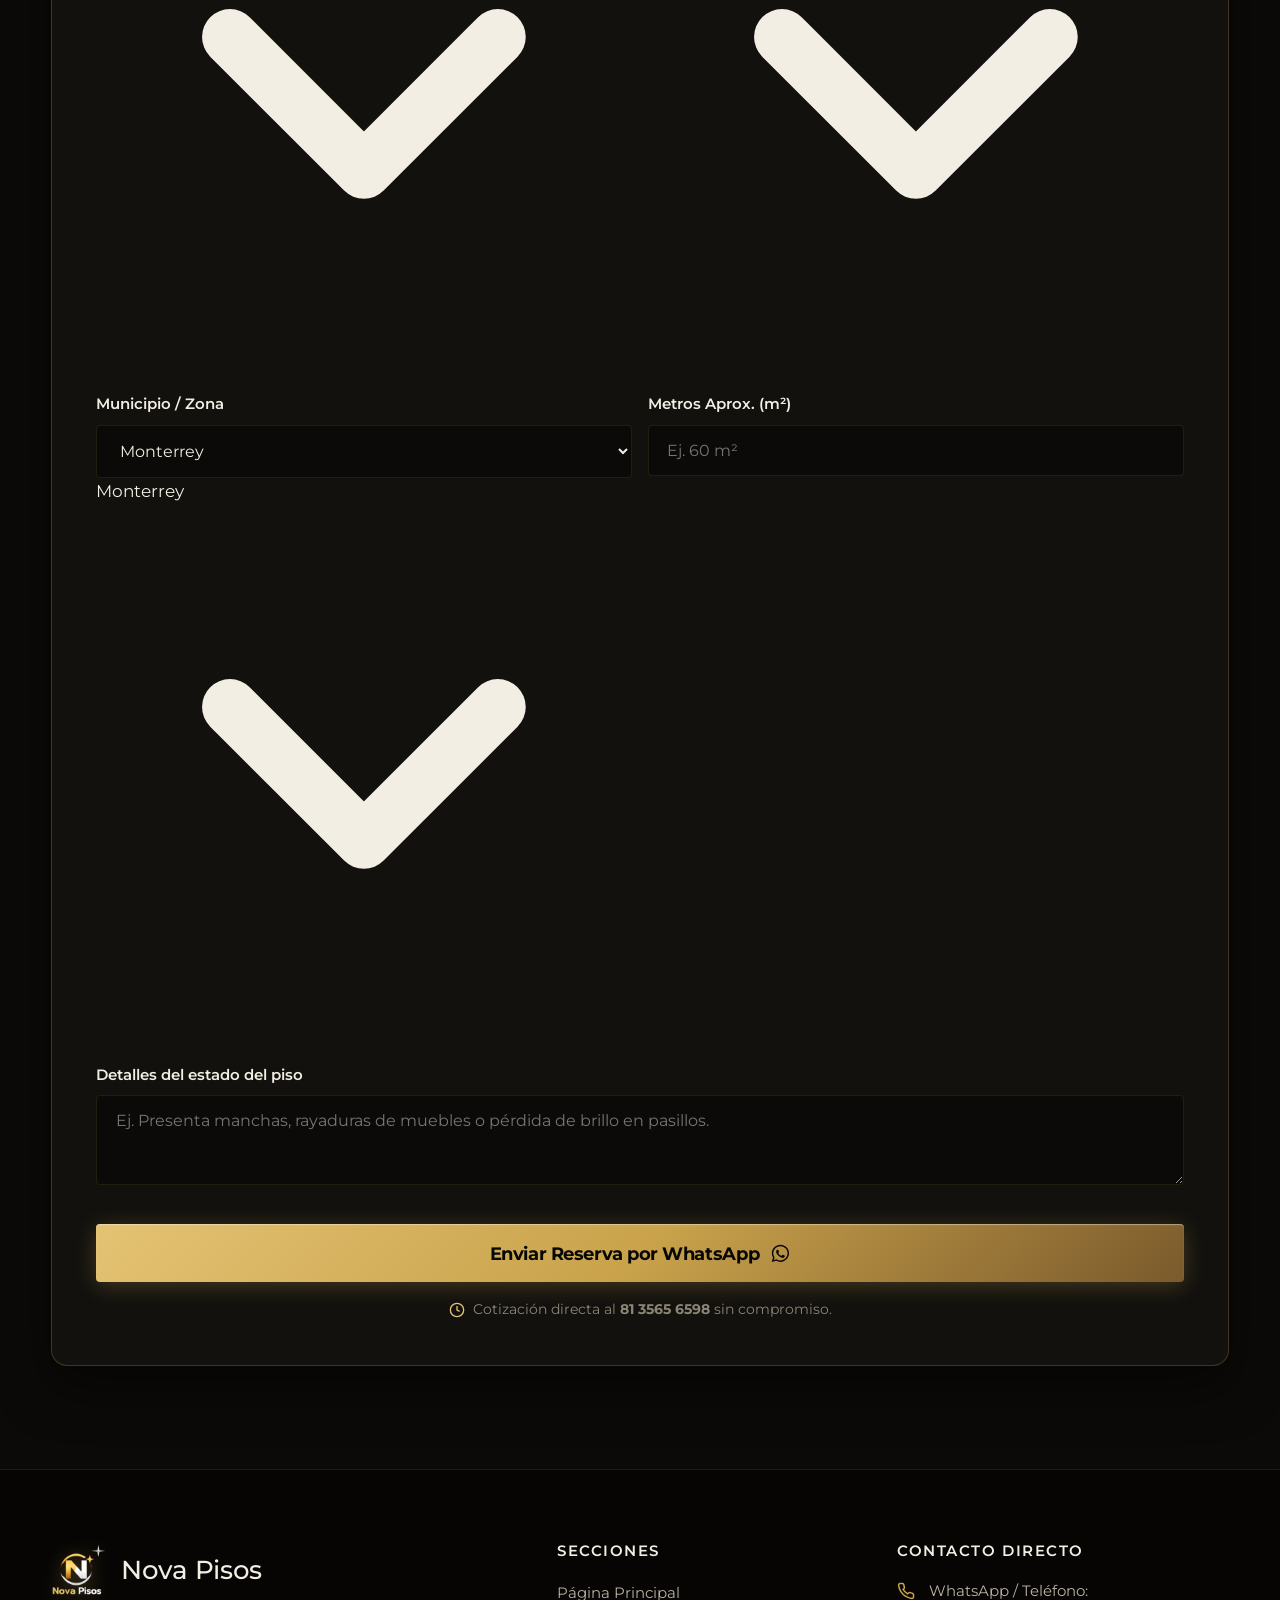
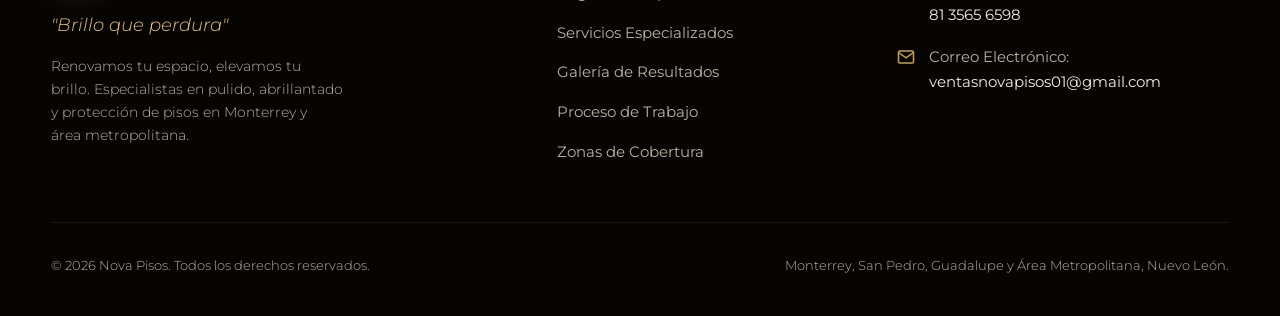
==== commit 2bfb6d54: "Fix mobile responsiveness: contactos/index.html (<10 min line, slider tags spacing, contact layout)" ====
--- a/contactos/index.html
+++ b/contactos/index.html
@@ -38,7 +38,7 @@
   <link href="https://fonts.googleapis.com/css2?family=Montserrat:ital,wght@0,300;0,400;0,500;0,600;0,700;0,800;0,900;1,400;1,600;1,700&display=swap" rel="stylesheet">
 
   <!-- Estilos Principales -->
-  <link rel="stylesheet" href="../css/style.css?v=7.0">
+  <link rel="stylesheet" href="../css/style.css?v=8.0">
 </head>
 <body class="page-contactos">
 
@@ -200,42 +200,66 @@
               <div class="form-row-2">
                 <div class="form-group">
                   <label for="form-service" class="form-label">Tipo de Servicio <span class="req">*</span></label>
-                  <select id="form-service" class="form-select" required>
-                    <option value="Pulido Residencial">Pulido Residencial (Mármol / Granito)</option>
-                    <option value="Pulido Industrial">Pulido Industrial (Bodegas / Naves)</option>
-                    <option value="Encerado y Sellado">Encerado y Sellado Profesional</option>
-                    <option value="Concreto Pulido">Concreto Pulido / Decorativo</option>
-                    <option value="Otro Servicio">Otro / Consulta Técnica</option>
-                  </select>
+                  <div class="form-select-wrapper">
+                    <select id="form-service" class="form-select" required>
+                      <option value="Pulido Residencial">Pulido Residencial (Mármol / Granito)</option>
+                      <option value="Pulido Industrial">Pulido Industrial (Bodegas / Naves)</option>
+                      <option value="Encerado y Sellado">Encerado y Sellado Profesional</option>
+                      <option value="Concreto Pulido">Concreto Pulido / Decorativo</option>
+                      <option value="Otro Servicio">Otro / Consulta Técnica</option>
+                    </select>
+                    <div class="form-select-display" aria-hidden="true">Pulido Residencial (Mármol / Granito)</div>
+                    <div class="form-select-arrow" aria-hidden="true">
+                      <svg viewBox="0 0 24 24" fill="none" stroke="currentColor" stroke-width="2.5" stroke-linecap="round" stroke-linejoin="round">
+                        <polyline points="6 9 12 15 18 9"></polyline>
+                      </svg>
+                    </div>
+                  </div>
                 </div>
 
                 <div class="form-group">
                   <label for="form-material" class="form-label">Material del Piso</label>
-                  <select id="form-material" class="form-select">
-                    <option value="Mármol">Mármol</option>
-                    <option value="Granito">Granito</option>
-                    <option value="Concreto">Concreto</option>
-                    <option value="Terrazo">Terrazo</option>
-                    <option value="Cerámico">Cerámico</option>
-                    <option value="Madera / Vinil">Madera / Vinil</option>
-                    <option value="No estoy seguro">No estoy seguro</option>
-                  </select>
+                  <div class="form-select-wrapper">
+                    <select id="form-material" class="form-select">
+                      <option value="Mármol">Mármol</option>
+                      <option value="Granito">Granito</option>
+                      <option value="Concreto">Concreto</option>
+                      <option value="Terrazo">Terrazo</option>
+                      <option value="Cerámico">Cerámico</option>
+                      <option value="Madera / Vinil">Madera / Vinil</option>
+                      <option value="No estoy seguro">No estoy seguro</option>
+                    </select>
+                    <div class="form-select-display" aria-hidden="true">Mármol</div>
+                    <div class="form-select-arrow" aria-hidden="true">
+                      <svg viewBox="0 0 24 24" fill="none" stroke="currentColor" stroke-width="2.5" stroke-linecap="round" stroke-linejoin="round">
+                        <polyline points="6 9 12 15 18 9"></polyline>
+                      </svg>
+                    </div>
+                  </div>
                 </div>
               </div>
 
               <div class="form-row-2">
                 <div class="form-group">
                   <label for="form-zone" class="form-label">Municipio / Zona</label>
-                  <select id="form-zone" class="form-select">
-                    <option value="Monterrey">Monterrey</option>
-                    <option value="San Pedro Garza García">San Pedro Garza García</option>
-                    <option value="Guadalupe">Guadalupe</option>
-                    <option value="Santa Catarina">Santa Catarina</option>
-                    <option value="San Nicolás de los Garza">San Nicolás de los Garza</option>
-                    <option value="Apodaca">Apodaca</option>
-                    <option value="General Escobedo">General Escobedo</option>
-                    <option value="Juárez / García / Santiago">Juárez / García / Santiago</option>
-                  </select>
+                  <div class="form-select-wrapper">
+                    <select id="form-zone" class="form-select">
+                      <option value="Monterrey">Monterrey</option>
+                      <option value="San Pedro Garza García">San Pedro Garza García</option>
+                      <option value="Guadalupe">Guadalupe</option>
+                      <option value="Santa Catarina">Santa Catarina</option>
+                      <option value="San Nicolás de los Garza">San Nicolás de los Garza</option>
+                      <option value="Apodaca">Apodaca</option>
+                      <option value="General Escobedo">General Escobedo</option>
+                      <option value="Juárez / García / Santiago">Juárez / García / Santiago</option>
+                    </select>
+                    <div class="form-select-display" aria-hidden="true">Monterrey</div>
+                    <div class="form-select-arrow" aria-hidden="true">
+                      <svg viewBox="0 0 24 24" fill="none" stroke="currentColor" stroke-width="2.5" stroke-linecap="round" stroke-linejoin="round">
+                        <polyline points="6 9 12 15 18 9"></polyline>
+                      </svg>
+                    </div>
+                  </div>
                 </div>
 
                 <div class="form-group">
@@ -251,7 +275,7 @@
 
               <button type="submit" class="btn btn-primary form-submit-btn">
                 <span>Enviar Reserva por&nbsp;WhatsApp</span>
-                <svg viewBox="0 0 24 24" fill="currentColor" width="20" height="20">
+                <svg viewBox="0 0 24 24" fill="currentColor" width="18" height="18">
                   <path d="M12.04 2C6.58 2 2.13 6.45 2.13 11.91C2.13 13.66 2.59 15.36 3.45 16.86L2.05 22L7.3 20.62C8.75 21.41 10.38 21.83 12.04 21.83C17.5 21.83 21.95 17.38 21.95 11.92C21.95 9.27 20.92 6.78 19.05 4.91C17.18 3.04 14.69 2 12.04 2ZM12.05 20.15C10.57 20.15 9.12 19.76 7.85 19.01L7.55 18.83L4.43 19.65L5.26 16.61L5.06 16.29C4.24 14.99 3.8 13.47 3.8 11.91C3.8 7.37 7.5 3.67 12.05 3.67C14.25 3.67 16.31 4.53 17.87 6.09C19.42 7.65 20.28 9.72 20.28 11.92C20.28 16.46 16.58 20.15 12.05 20.15ZM16.57 14.39C16.32 14.27 15.1 13.67 14.88 13.58C14.65 13.5 14.49 13.46 14.32 13.7C14.16 13.95 13.69 14.5 13.55 14.67C13.41 14.83 13.26 14.85 13.01 14.73C12.77 14.61 11.97 14.34 11.03 13.5C10.3 12.85 9.8 12.04 9.66 11.8C9.52 11.55 9.65 11.42 9.77 11.3C9.88 11.19 10.01 11.01 10.14 10.87C10.26 10.72 10.3 10.62 10.39 10.45C10.47 10.29 10.43 10.14 10.37 10.02C10.3 9.9 9.82 8.71 9.61 8.22C9.42 7.74 9.22 7.81 9.07 7.8C8.93 7.8 8.76 7.79 8.6 7.79C8.43 7.79 8.16 7.85 7.94 8.1C7.71 8.34 7.08 8.93 7.08 10.14C7.08 11.35 7.96 12.51 8.08 12.67C8.21 12.84 9.82 15.31 12.28 16.38C12.87 16.63 13.32 16.78 13.68 16.9C14.27 17.08 14.81 17.06 15.24 16.99C15.72 16.92 16.71 16.39 16.92 15.82C17.12 15.24 17.12 14.75 17.06 14.64C17 14.54 16.82 14.51 16.57 14.39Z"/>
                 </svg>
               </button>
@@ -361,8 +385,39 @@
         });
       }
 
+      // Sincronizar texto de selects con puntos suspensivos (ellipsis) automáticos
+      const selectWrappers = document.querySelectorAll('.form-select-wrapper');
+      selectWrappers.forEach(function (wrapper) {
+        const sel = wrapper.querySelector('select');
+        const disp = wrapper.querySelector('.form-select-display');
+        if (!sel || !disp) return;
+
+        function update() {
+          if (sel.selectedIndex >= 0) {
+            disp.textContent = sel.options[sel.selectedIndex].text;
+            disp.setAttribute('title', sel.options[sel.selectedIndex].text);
+          }
+        }
+
+        sel.addEventListener('change', update);
+        sel.addEventListener('input', update);
+        update();
+      });
+
       // Enviar formulario formateado por WhatsApp
       if (form) {
+        form.addEventListener('reset', function () {
+          setTimeout(function () {
+            selectWrappers.forEach(function (w) {
+              const sel = w.querySelector('select');
+              const disp = w.querySelector('.form-select-display');
+              if (sel && disp && sel.selectedIndex >= 0) {
+                disp.textContent = sel.options[sel.selectedIndex].text;
+              }
+            });
+          }, 10);
+        });
+
         form.addEventListener('submit', function (e) {
           e.preventDefault();
           const name = document.getElementById('form-name').value.trim();
--- a/css/style.css
+++ b/css/style.css
@@ -2693,7 +2693,12 @@
   pointer-events: none;
 }
 
+.before-box {
+  z-index: 1;
+}
+
 .after-box {
+  z-index: 2;
   clip-path: polygon(50% 0, 100% 0, 100% 100%, 50% 100%);
   transition: clip-path 0.05s linear;
 }
@@ -2717,6 +2722,7 @@
   pointer-events: none;
   white-space: nowrap;
   max-width: 44%;
+  transition: opacity 0.2s cubic-bezier(0.16, 1, 0.3, 1), transform 0.2s ease;
 }
 
 .tag-before {
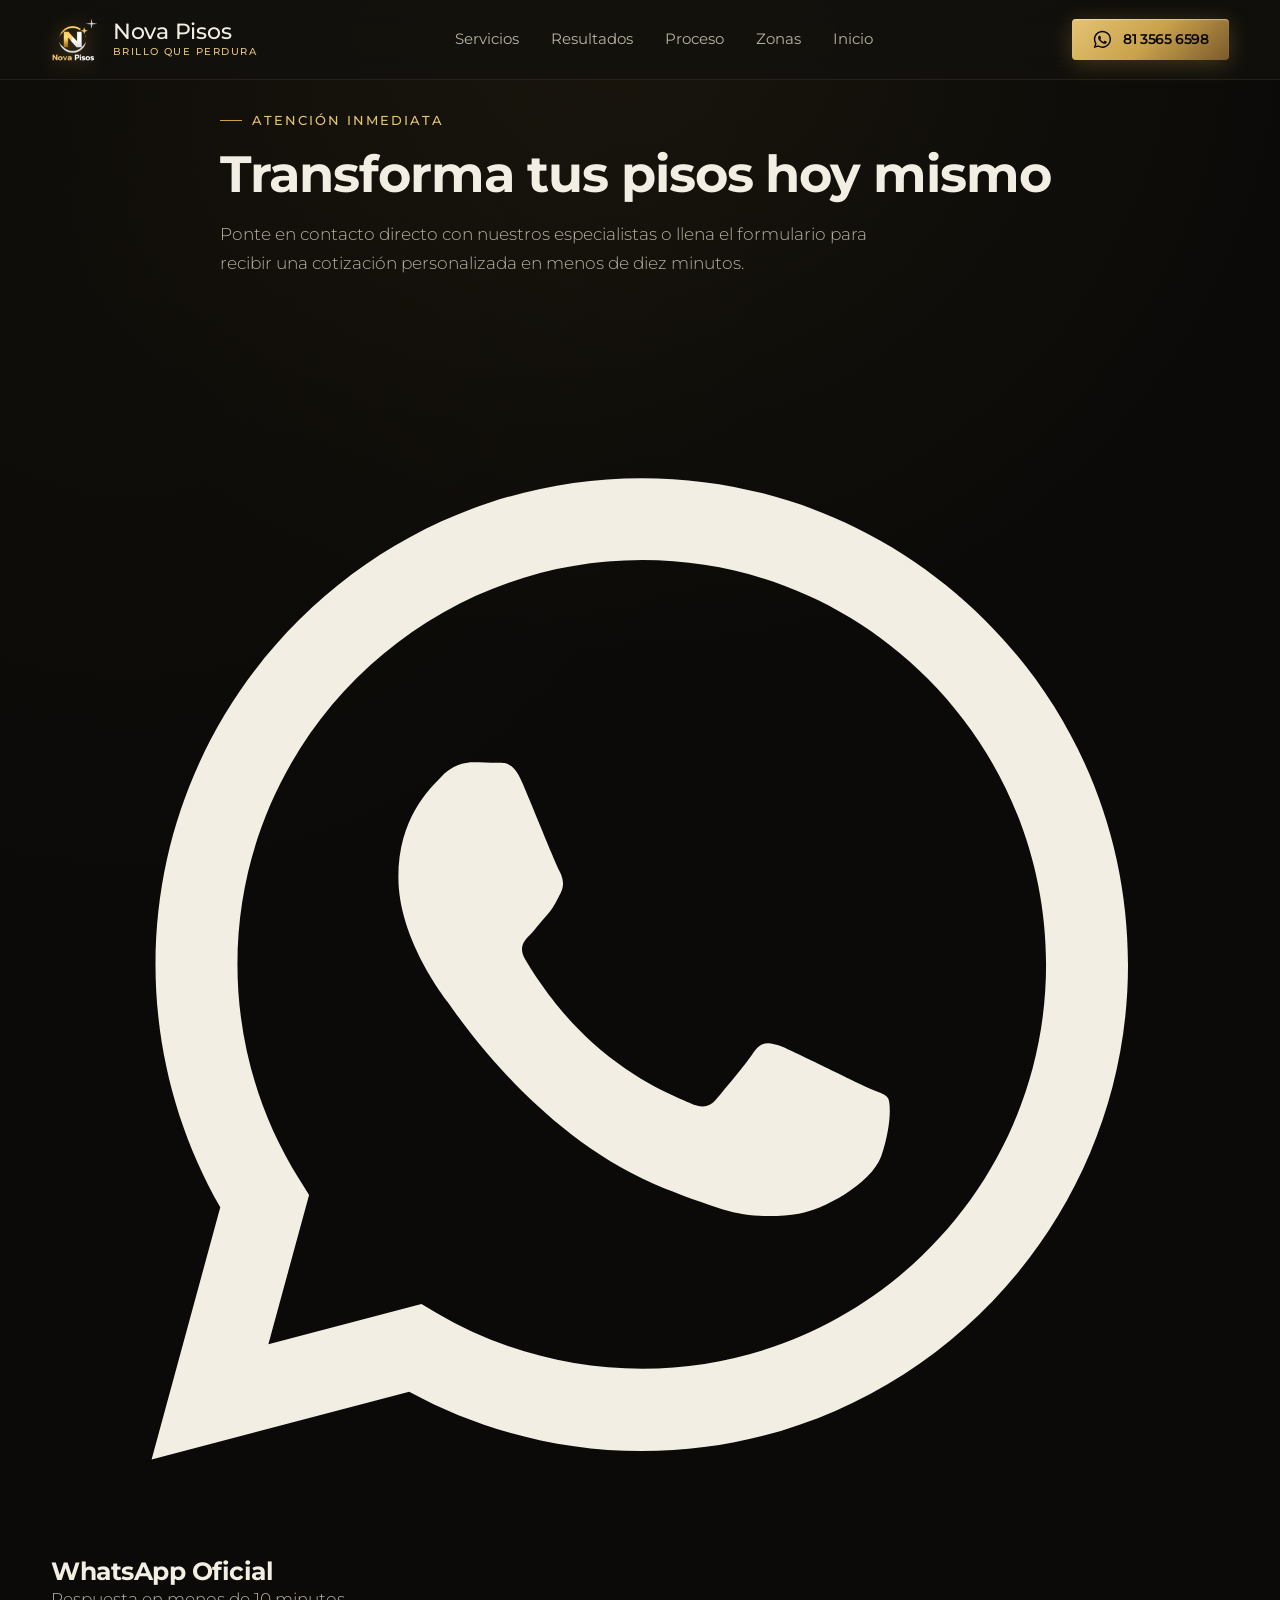
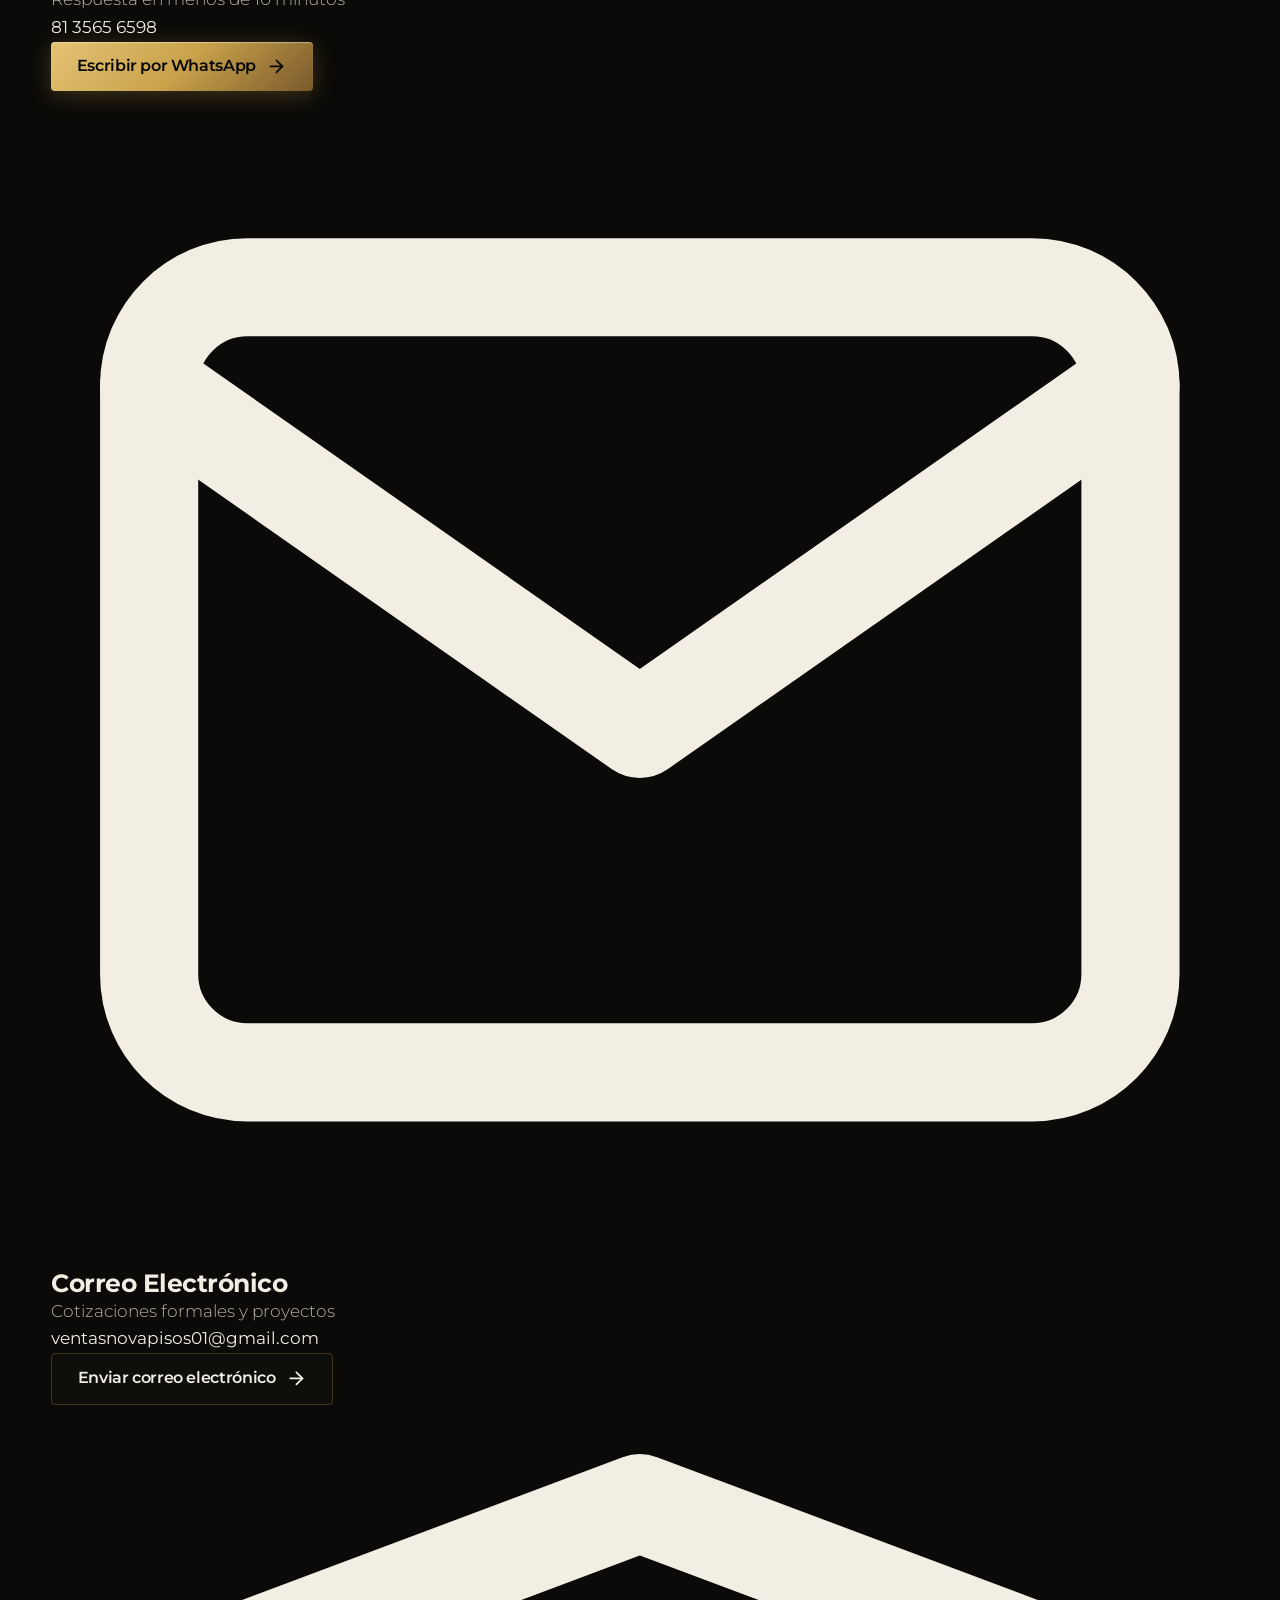
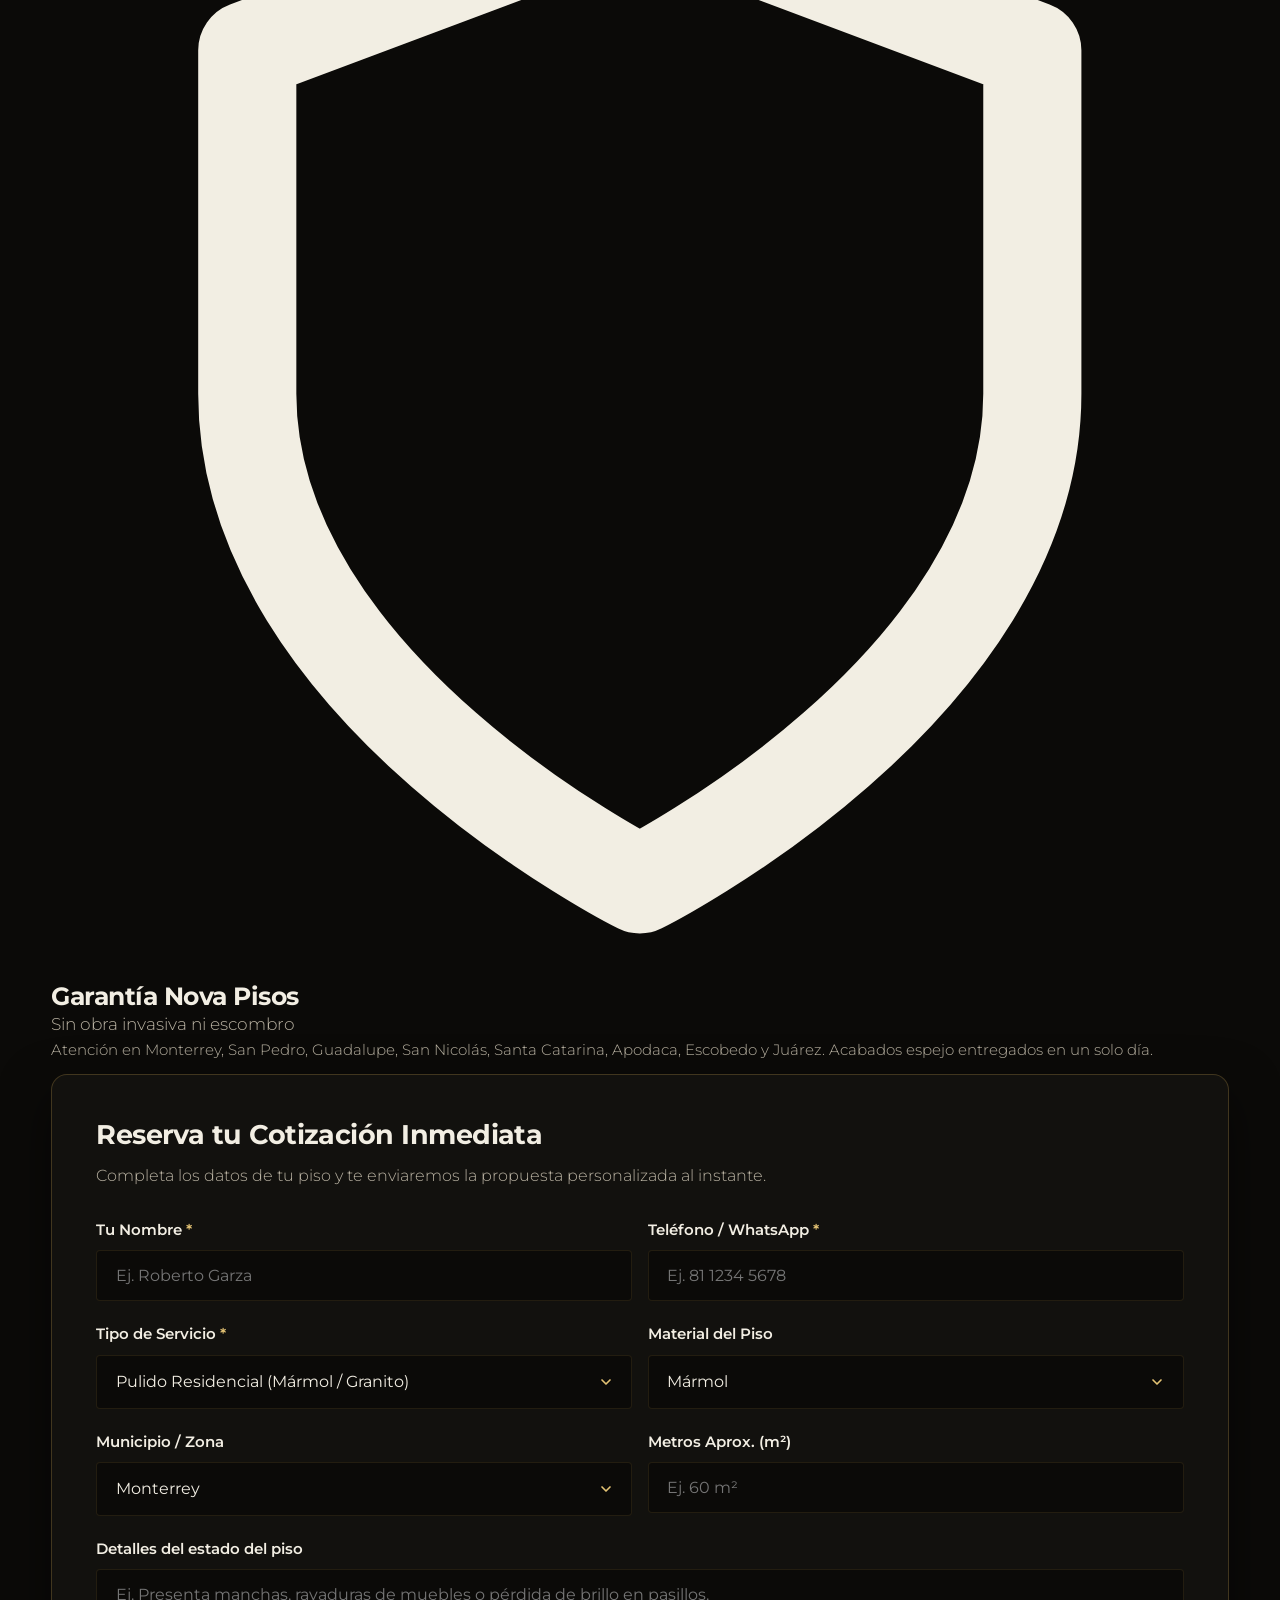
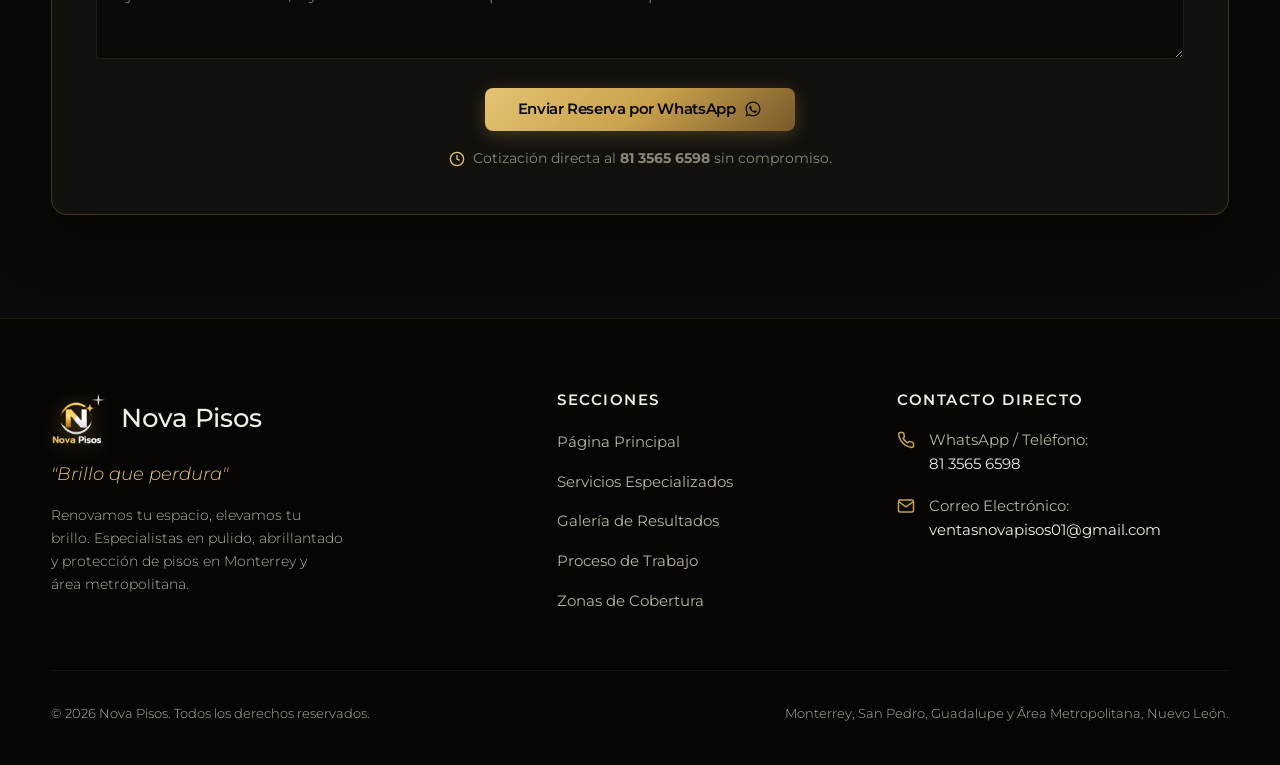
==== commit 49eba9e9: "Fix mobile responsiveness: contactos/index.html (<10 min line, slider tags spacing, contact layout)" ====
--- a/contactos/index.html
+++ b/contactos/index.html
@@ -1,4 +1,4 @@
-<!DOCTYPE html>
+﻿<!DOCTYPE html>
 <html lang="es">
 <head>
   <meta charset="UTF-8">
@@ -38,7 +38,7 @@
   <link href="https://fonts.googleapis.com/css2?family=Montserrat:ital,wght@0,300;0,400;0,500;0,600;0,700;0,800;0,900;1,400;1,600;1,700&display=swap" rel="stylesheet">
 
   <!-- Estilos Principales -->
-  <link rel="stylesheet" href="../css/style.css?v=8.0">
+  <link rel="stylesheet" href="../css/style.css?v=9.0">
 </head>
 <body class="page-contactos">
 
--- a/css/style.css
+++ b/css/style.css
@@ -2294,6 +2294,12 @@
   transition: border-color var(--transition-fast), box-shadow var(--transition-fast);
 }
 
+.form-select {
+  text-overflow: ellipsis;
+  white-space: nowrap;
+  overflow: hidden;
+}
+
 .form-input:focus,
 .form-select:focus,
 .form-textarea:focus {
@@ -2302,6 +2308,80 @@
   box-shadow: 0 0 0 3px rgba(201, 162, 75, 0.18);
 }
 
+/* Custom Select Wrapper con puntos suspensivos (ellipsis) garantizados */
+.form-select-wrapper {
+  position: relative;
+  width: 100%;
+  display: block;
+}
+
+.form-select-wrapper select.form-select {
+  position: absolute;
+  inset: 0;
+  width: 100%;
+  height: 100%;
+  opacity: 0;
+  z-index: 2;
+  cursor: pointer;
+  -webkit-appearance: none;
+  appearance: none;
+  font-size: 16px;
+}
+
+.form-select-wrapper .form-select-display {
+  display: block;
+  width: 100%;
+  padding: 0.95rem 2.6rem 0.95rem 1.15rem;
+  background: var(--bg-base);
+  border: 1px solid var(--gold-border-subtle);
+  border-radius: var(--radius-sm);
+  color: var(--text-primary);
+  font-family: inherit;
+  font-size: 1rem;
+  line-height: 1.35;
+  white-space: nowrap;
+  overflow: hidden;
+  text-overflow: ellipsis;
+  box-sizing: border-box;
+  pointer-events: none;
+  user-select: none;
+  transition: border-color var(--transition-fast), box-shadow var(--transition-fast);
+}
+
+.form-select-wrapper:hover .form-select-display {
+  border-color: var(--gold-border);
+}
+
+.form-select-wrapper select.form-select:focus ~ .form-select-display {
+  border-color: var(--gold-light);
+  box-shadow: 0 0 0 3px rgba(201, 162, 75, 0.18);
+}
+
+.form-select-wrapper .form-select-arrow {
+  position: absolute;
+  right: 1.15rem;
+  top: 50%;
+  transform: translateY(-50%);
+  pointer-events: none;
+  color: var(--gold-light);
+  display: flex;
+  align-items: center;
+  justify-content: center;
+  z-index: 1;
+}
+
+.form-select-wrapper .form-select-arrow svg {
+  width: 16px;
+  height: 16px;
+  stroke: var(--gold-light);
+  transition: transform var(--transition-fast);
+}
+
+.form-select-wrapper select.form-select:focus ~ .form-select-arrow svg {
+  transform: rotate(180deg);
+  stroke: var(--gold-primary);
+}
+
 .form-textarea {
   resize: vertical;
   min-height: 90px;
@@ -2314,14 +2394,26 @@
 }
 
 .form-submit-btn {
+  display: flex;
   width: 100%;
-  padding: 1.15rem 1.85rem;
-  font-size: 1.1rem;
-  font-weight: 700;
+  max-width: 310px;
+  margin: 0.85rem auto 0;
+  padding: 0.78rem 1.35rem;
+  font-size: 0.94rem;
+  font-weight: 600;
   line-height: 1.2;
   justify-content: center;
-  margin-top: 0.65rem;
+  align-items: center;
+  gap: 0.55rem;
   white-space: nowrap;
+  border-radius: var(--radius-md);
+  box-shadow: 0 4px 18px rgba(201, 162, 75, 0.28);
+}
+
+.form-submit-btn svg {
+  width: 18px;
+  height: 18px;
+  flex-shrink: 0;
 }
 
 .form-footnote {
@@ -2478,12 +2570,31 @@
     height: 1.15rem;
     flex-shrink: 0;
   }
+
+  .form-submit-btn {
+    padding: 0.72rem 1.15rem;
+    font-size: 0.90rem;
+    max-width: 295px;
+    gap: 0.45rem;
+  }
+
+  .form-submit-btn svg {
+    width: 16px;
+    height: 16px;
+  }
 }
 
 @media (max-width: 360px) {
   .contact-channel-card .btn {
     padding: 0.85rem 0.85rem;
     font-size: 0.88rem;
+    gap: 0.4rem;
+  }
+
+  .form-submit-btn {
+    padding: 0.68rem 0.95rem;
+    font-size: 0.85rem;
+    max-width: 270px;
     gap: 0.4rem;
   }
 }
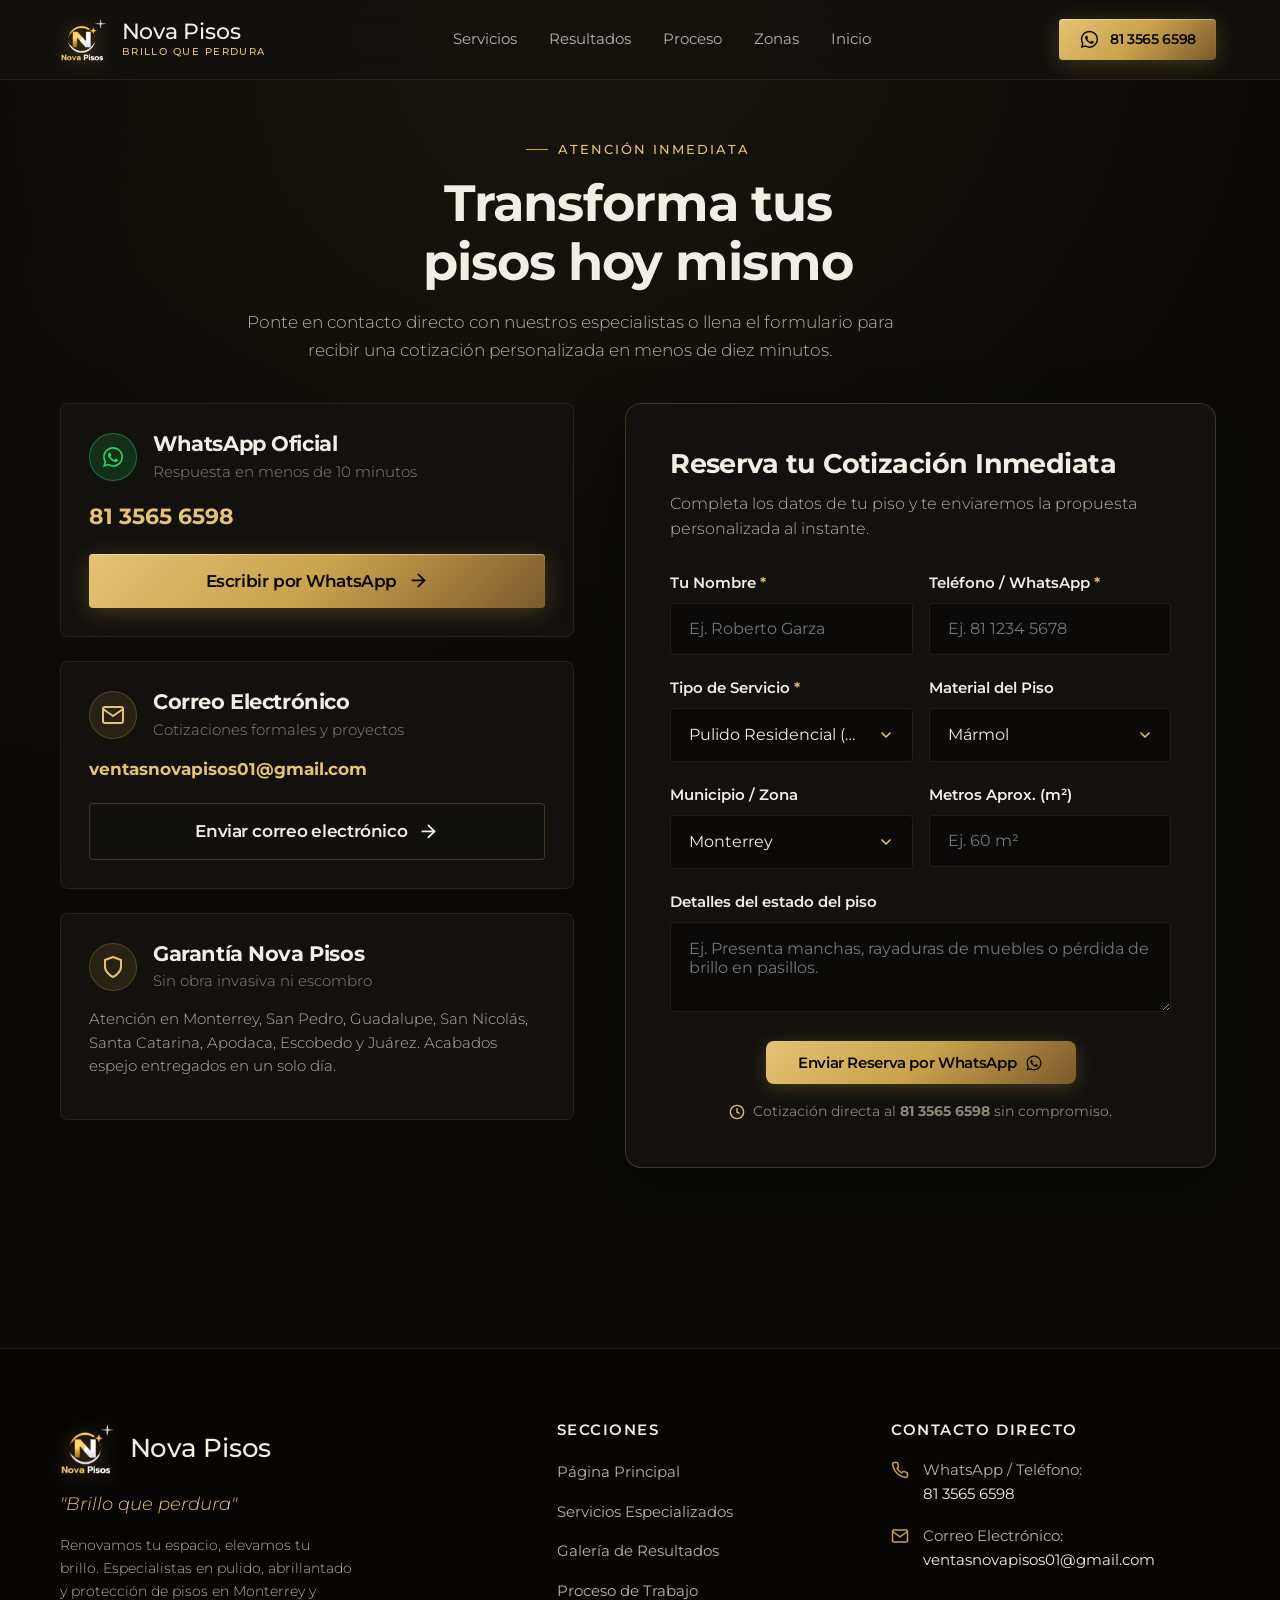
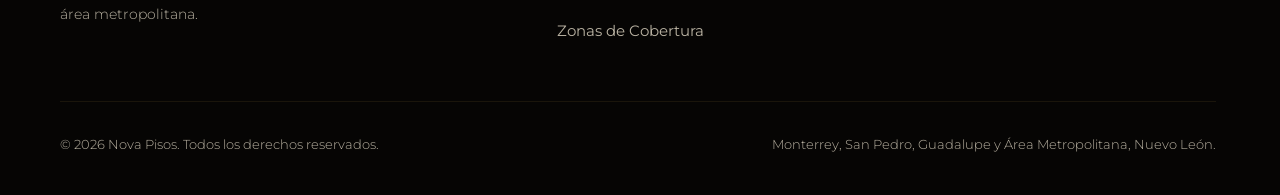
==== commit 51b70963: "Fix mobile responsiveness: contactos/index.html (<10 min line, slider tags spacing, contact layout)" ====
--- a/contactos/index.html
+++ b/contactos/index.html
@@ -1,4 +1,4 @@
-﻿<!DOCTYPE html>
+<!DOCTYPE html>
 <html lang="es">
 <head>
   <meta charset="UTF-8">
@@ -38,7 +38,7 @@
   <link href="https://fonts.googleapis.com/css2?family=Montserrat:ital,wght@0,300;0,400;0,500;0,600;0,700;0,800;0,900;1,400;1,600;1,700&display=swap" rel="stylesheet">
 
   <!-- Estilos Principales -->
-  <link rel="stylesheet" href="../css/style.css?v=9.0">
+  <link rel="stylesheet" href="../css/style.css?v=10.0">
 </head>
 <body class="page-contactos">
 
@@ -70,13 +70,13 @@
 
       <div class="header-actions">
         <a href="https://wa.me/5218135656598" target="_blank" rel="noopener noreferrer" class="btn btn-primary btn-whatsapp-nav" aria-label="WhatsApp directo al 81 3565 6598">
-          <svg viewBox="0 0 24 24" fill="currentColor" aria-hidden="true">
+          <svg width="18" height="18" viewBox="0 0 24 24" fill="currentColor" aria-hidden="true">
             <path d="M12.04 2C6.58 2 2.13 6.45 2.13 11.91C2.13 13.66 2.59 15.36 3.45 16.86L2.05 22L7.3 20.62C8.75 21.41 10.38 21.83 12.04 21.83C17.5 21.83 21.95 17.38 21.95 11.92C21.95 9.27 20.92 6.78 19.05 4.91C17.18 3.04 14.69 2 12.04 2ZM12.05 20.15C10.57 20.15 9.12 19.76 7.85 19.01L7.55 18.83L4.43 19.65L5.26 16.61L5.06 16.29C4.24 14.99 3.8 13.47 3.8 11.91C3.8 7.37 7.5 3.67 12.05 3.67C14.25 3.67 16.31 4.53 17.87 6.09C19.42 7.65 20.28 9.72 20.28 11.92C20.28 16.46 16.58 20.15 12.05 20.15ZM16.57 14.39C16.32 14.27 15.1 13.67 14.88 13.58C14.65 13.5 14.49 13.46 14.32 13.7C14.16 13.95 13.69 14.5 13.55 14.67C13.41 14.83 13.26 14.85 13.01 14.73C12.77 14.61 11.97 14.34 11.03 13.5C10.3 12.85 9.8 12.04 9.66 11.8C9.52 11.55 9.65 11.42 9.77 11.3C9.88 11.19 10.01 11.01 10.14 10.87C10.26 10.72 10.3 10.62 10.39 10.45C10.47 10.29 10.43 10.14 10.37 10.02C10.3 9.9 9.82 8.71 9.61 8.22C9.42 7.74 9.22 7.81 9.07 7.8C8.93 7.8 8.76 7.79 8.6 7.79C8.43 7.79 8.16 7.85 7.94 8.1C7.71 8.34 7.08 8.93 7.08 10.14C7.08 11.35 7.96 12.51 8.08 12.67C8.21 12.84 9.82 15.31 12.28 16.38C12.87 16.63 13.32 16.78 13.68 16.9C14.27 17.08 14.81 17.06 15.24 16.99C15.72 16.92 16.71 16.39 16.92 15.82C17.12 15.24 17.12 14.75 17.06 14.64C17 14.54 16.82 14.51 16.57 14.39Z"/>
           </svg>
           <span>81 3565 6598</span>
         </a>
         <button type="button" class="mobile-toggle" id="mobile-toggle" aria-label="Abrir menú" aria-expanded="false" aria-controls="site-nav">
-          <svg viewBox="0 0 24 24" fill="none" stroke="currentColor" stroke-width="2" stroke-linecap="round" stroke-linejoin="round">
+          <svg width="18" height="18" viewBox="0 0 24 24" fill="none" stroke="currentColor" stroke-width="2" stroke-linecap="round" stroke-linejoin="round">
             <line x1="3" y1="12" x2="21" y2="12"></line>
             <line x1="3" y1="6" x2="21" y2="6"></line>
             <line x1="3" y1="18" x2="21" y2="18"></line>
@@ -114,7 +114,7 @@
             <div class="contact-channel-card">
               <div class="channel-card-header">
                 <div class="channel-icon-circle whatsapp-circle">
-                  <svg viewBox="0 0 24 24" fill="currentColor">
+                  <svg width="22" height="22" viewBox="0 0 24 24" fill="currentColor">
                     <path d="M12.04 2C6.58 2 2.13 6.45 2.13 11.91C2.13 13.66 2.59 15.36 3.45 16.86L2.05 22L7.3 20.62C8.75 21.41 10.38 21.83 12.04 21.83C17.5 21.83 21.95 17.38 21.95 11.92C21.95 9.27 20.92 6.78 19.05 4.91C17.18 3.04 14.69 2 12.04 2ZM12.05 20.15C10.57 20.15 9.12 19.76 7.85 19.01L7.55 18.83L4.43 19.65L5.26 16.61L5.06 16.29C4.24 14.99 3.8 13.47 3.8 11.91C3.8 7.37 7.5 3.67 12.05 3.67C14.25 3.67 16.31 4.53 17.87 6.09C19.42 7.65 20.28 9.72 20.28 11.92C20.28 16.46 16.58 20.15 12.05 20.15ZM16.57 14.39C16.32 14.27 15.1 13.67 14.88 13.58C14.65 13.5 14.49 13.46 14.32 13.7C14.16 13.95 13.69 14.5 13.55 14.67C13.41 14.83 13.26 14.85 13.01 14.73C12.77 14.61 11.97 14.34 11.03 13.5C10.3 12.85 9.8 12.04 9.66 11.8C9.52 11.55 9.65 11.42 9.77 11.3C9.88 11.19 10.01 11.01 10.14 10.87C10.26 10.72 10.3 10.62 10.39 10.45C10.47 10.29 10.43 10.14 10.37 10.02C10.3 9.9 9.82 8.71 9.61 8.22C9.42 7.74 9.22 7.81 9.07 7.8C8.93 7.8 8.76 7.79 8.6 7.79C8.43 7.79 8.16 7.85 7.94 8.1C7.71 8.34 7.08 8.93 7.08 10.14C7.08 11.35 7.96 12.51 8.08 12.67C8.21 12.84 9.82 15.31 12.28 16.38C12.87 16.63 13.32 16.78 13.68 16.9C14.27 17.08 14.81 17.06 15.24 16.99C15.72 16.92 16.71 16.39 16.92 15.82C17.12 15.24 17.12 14.75 17.06 14.64C17 14.54 16.82 14.51 16.57 14.39Z"/>
                   </svg>
                 </div>
@@ -126,7 +126,7 @@
               <div class="channel-value">81 3565 6598</div>
               <a href="https://wa.me/5218135656598?text=Hola%20Nova%20Pisos,%20solicito%20información%20y%20cotización%20para%20pulido%20de%20pisos." target="_blank" rel="noopener noreferrer" class="btn btn-primary">
                 <span>Escribir por&nbsp;WhatsApp</span>
-                <svg viewBox="0 0 24 24" fill="none" stroke="currentColor" stroke-width="2" stroke-linecap="round" stroke-linejoin="round">
+                <svg width="18" height="18" viewBox="0 0 24 24" fill="none" stroke="currentColor" stroke-width="2" stroke-linecap="round" stroke-linejoin="round">
                   <line x1="5" y1="12" x2="19" y2="12"></line>
                   <polyline points="12 5 19 12 12 19"></polyline>
                 </svg>
@@ -137,7 +137,7 @@
             <div class="contact-channel-card">
               <div class="channel-card-header">
                 <div class="channel-icon-circle">
-                  <svg viewBox="0 0 24 24" fill="none" stroke="currentColor" stroke-width="2" stroke-linecap="round" stroke-linejoin="round">
+                  <svg width="22" height="22" viewBox="0 0 24 24" fill="none" stroke="currentColor" stroke-width="2" stroke-linecap="round" stroke-linejoin="round">
                     <path d="M4 4h16c1.1 0 2 .9 2 2v12c0 1.1-.9 2-2 2H4c-1.1 0-2-.9-2-2V6c0-1.1.9-2 2-2z"></path>
                     <polyline points="22,6 12,13 2,6"></polyline>
                   </svg>
@@ -150,7 +150,7 @@
               <div class="channel-value" style="font-size: 1.05rem;">ventasnovapisos01@gmail.com</div>
               <a href="mailto:ventasnovapisos01@gmail.com?subject=Cotización%20Servicio%20Nova%20Pisos" class="btn btn-secondary">
                 <span>Enviar correo&nbsp;electrónico</span>
-                <svg viewBox="0 0 24 24" fill="none" stroke="currentColor" stroke-width="2" stroke-linecap="round" stroke-linejoin="round">
+                <svg width="18" height="18" viewBox="0 0 24 24" fill="none" stroke="currentColor" stroke-width="2" stroke-linecap="round" stroke-linejoin="round">
                   <line x1="5" y1="12" x2="19" y2="12"></line>
                   <polyline points="12 5 19 12 12 19"></polyline>
                 </svg>
@@ -161,7 +161,7 @@
             <div class="contact-channel-card">
               <div class="channel-card-header">
                 <div class="channel-icon-circle">
-                  <svg viewBox="0 0 24 24" fill="none" stroke="currentColor" stroke-width="2" stroke-linecap="round" stroke-linejoin="round">
+                  <svg width="22" height="22" viewBox="0 0 24 24" fill="none" stroke="currentColor" stroke-width="2" stroke-linecap="round" stroke-linejoin="round">
                     <path d="M12 22s8-4 8-10V5l-8-3-8 3v7c0 6 8 10 8 10z"></path>
                   </svg>
                 </div>
@@ -210,7 +210,7 @@
                     </select>
                     <div class="form-select-display" aria-hidden="true">Pulido Residencial (Mármol / Granito)</div>
                     <div class="form-select-arrow" aria-hidden="true">
-                      <svg viewBox="0 0 24 24" fill="none" stroke="currentColor" stroke-width="2.5" stroke-linecap="round" stroke-linejoin="round">
+                      <svg width="16" height="16" viewBox="0 0 24 24" fill="none" stroke="currentColor" stroke-width="2.5" stroke-linecap="round" stroke-linejoin="round">
                         <polyline points="6 9 12 15 18 9"></polyline>
                       </svg>
                     </div>
@@ -231,7 +231,7 @@
                     </select>
                     <div class="form-select-display" aria-hidden="true">Mármol</div>
                     <div class="form-select-arrow" aria-hidden="true">
-                      <svg viewBox="0 0 24 24" fill="none" stroke="currentColor" stroke-width="2.5" stroke-linecap="round" stroke-linejoin="round">
+                      <svg width="16" height="16" viewBox="0 0 24 24" fill="none" stroke="currentColor" stroke-width="2.5" stroke-linecap="round" stroke-linejoin="round">
                         <polyline points="6 9 12 15 18 9"></polyline>
                       </svg>
                     </div>
@@ -255,7 +255,7 @@
                     </select>
                     <div class="form-select-display" aria-hidden="true">Monterrey</div>
                     <div class="form-select-arrow" aria-hidden="true">
-                      <svg viewBox="0 0 24 24" fill="none" stroke="currentColor" stroke-width="2.5" stroke-linecap="round" stroke-linejoin="round">
+                      <svg width="16" height="16" viewBox="0 0 24 24" fill="none" stroke="currentColor" stroke-width="2.5" stroke-linecap="round" stroke-linejoin="round">
                         <polyline points="6 9 12 15 18 9"></polyline>
                       </svg>
                     </div>
@@ -281,7 +281,7 @@
               </button>
 
               <div class="form-footnote">
-                <svg viewBox="0 0 24 24" fill="none" stroke="currentColor" stroke-width="2">
+                <svg width="16" height="16" viewBox="0 0 24 24" fill="none" stroke="currentColor" stroke-width="2">
                   <circle cx="12" cy="12" r="10"></circle>
                   <polyline points="12 6 12 12 16 14"></polyline>
                 </svg>
@@ -327,7 +327,7 @@
           <h3 class="footer-col-title">Contacto Directo</h3>
           <ul class="footer-contact-list">
             <li class="contact-row">
-              <svg viewBox="0 0 24 24" fill="none" stroke="currentColor" stroke-width="2">
+              <svg width="18" height="18" viewBox="0 0 24 24" fill="none" stroke="currentColor" stroke-width="2">
                 <path d="M22 16.92v3a2 2 0 0 1-2.18 2 19.79 19.79 0 0 1-8.63-3.07 19.5 19.5 0 0 1-6-6 19.79 19.79 0 0 1-3.07-8.67A2 2 0 0 1 4.11 2h3a2 2 0 0 1 2 1.72 12.84 12.84 0 0 0 .7 2.81 2 2 0 0 1-.45 2.11L8.09 9.91a16 16 0 0 0 6 6l1.27-1.27a2 2 0 0 1 2.11-.45 12.84 12.84 0 0 0 2.81.7A2 2 0 0 1 22 16.92z"></path>
               </svg>
               <div>
@@ -337,7 +337,7 @@
             </li>
 
             <li class="contact-row">
-              <svg viewBox="0 0 24 24" fill="none" stroke="currentColor" stroke-width="2">
+              <svg width="18" height="18" viewBox="0 0 24 24" fill="none" stroke="currentColor" stroke-width="2">
                 <path d="M4 4h16c1.1 0 2 .9 2 2v12c0 1.1-.9 2-2 2H4c-1.1 0-2-.9-2-2V6c0-1.1.9-2 2-2z"></path>
                 <polyline points="22,6 12,13 2,6"></polyline>
               </svg>
--- a/css/style.css
+++ b/css/style.css
@@ -2120,6 +2120,8 @@
 }
 
 /* --------------------------------------------------------------------------
+   16. PÁGINA DE CONTACTO
+   -------------------------------------------------------------------------- */
 .page-contactos .container {
   width: 100%;
   max-width: var(--container-max);
@@ -2389,8 +2391,20 @@
 
 .form-row-2 {
   display: grid;
-  grid-template-columns: 1fr 1fr;
+  grid-template-columns: minmax(0, 1fr) minmax(0, 1fr);
   gap: 1rem;
+}
+
+/* Evita que el texto largo de los selects ensanche la columna y salga del marco */
+.form-row-2 > .form-group,
+.form-group,
+.form-select-wrapper {
+  min-width: 0;
+  max-width: 100%;
+}
+
+.form-select-wrapper .form-select-display {
+  max-width: 100%;
 }
 
 .form-submit-btn {
@@ -2552,7 +2566,7 @@
 
 @media (max-width: 600px) {
   .form-row-2 {
-    grid-template-columns: 1fr;
+    grid-template-columns: minmax(0, 1fr);
   }
 
   .contact-channel-card .btn {
